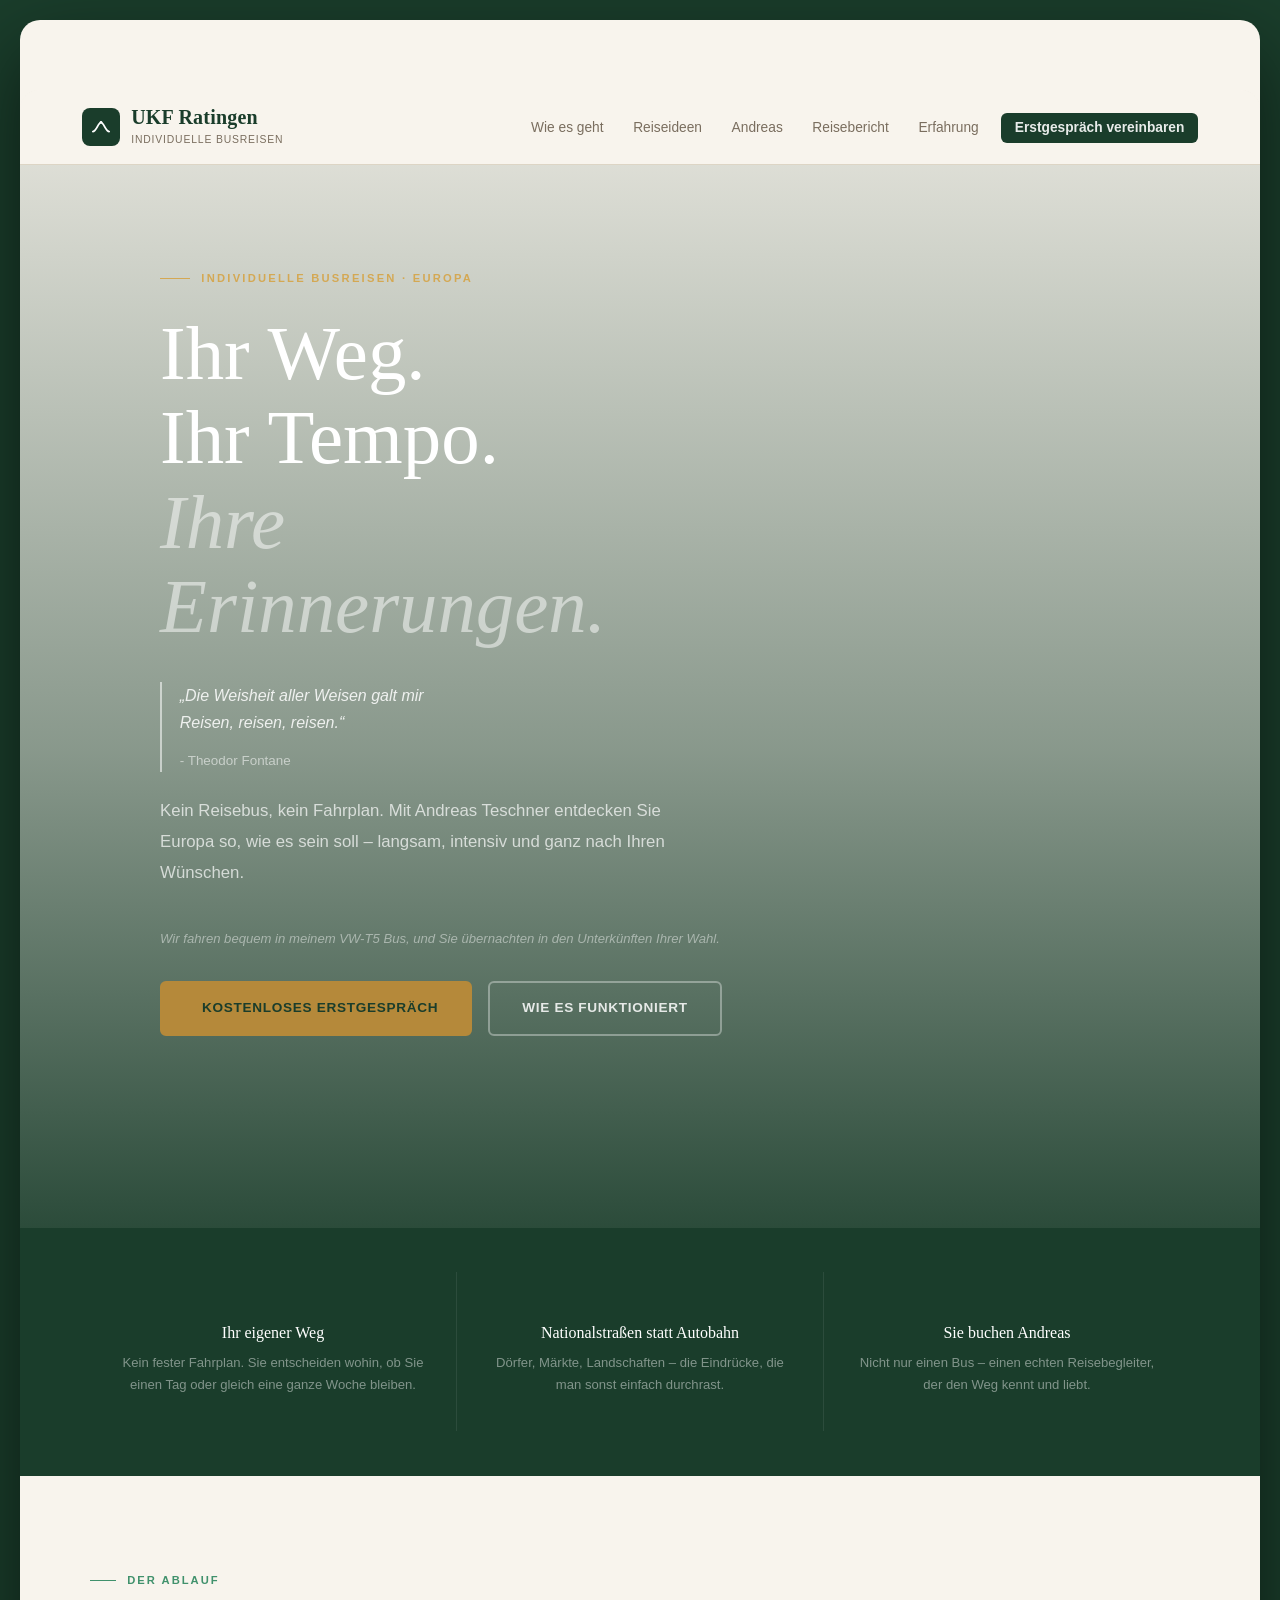
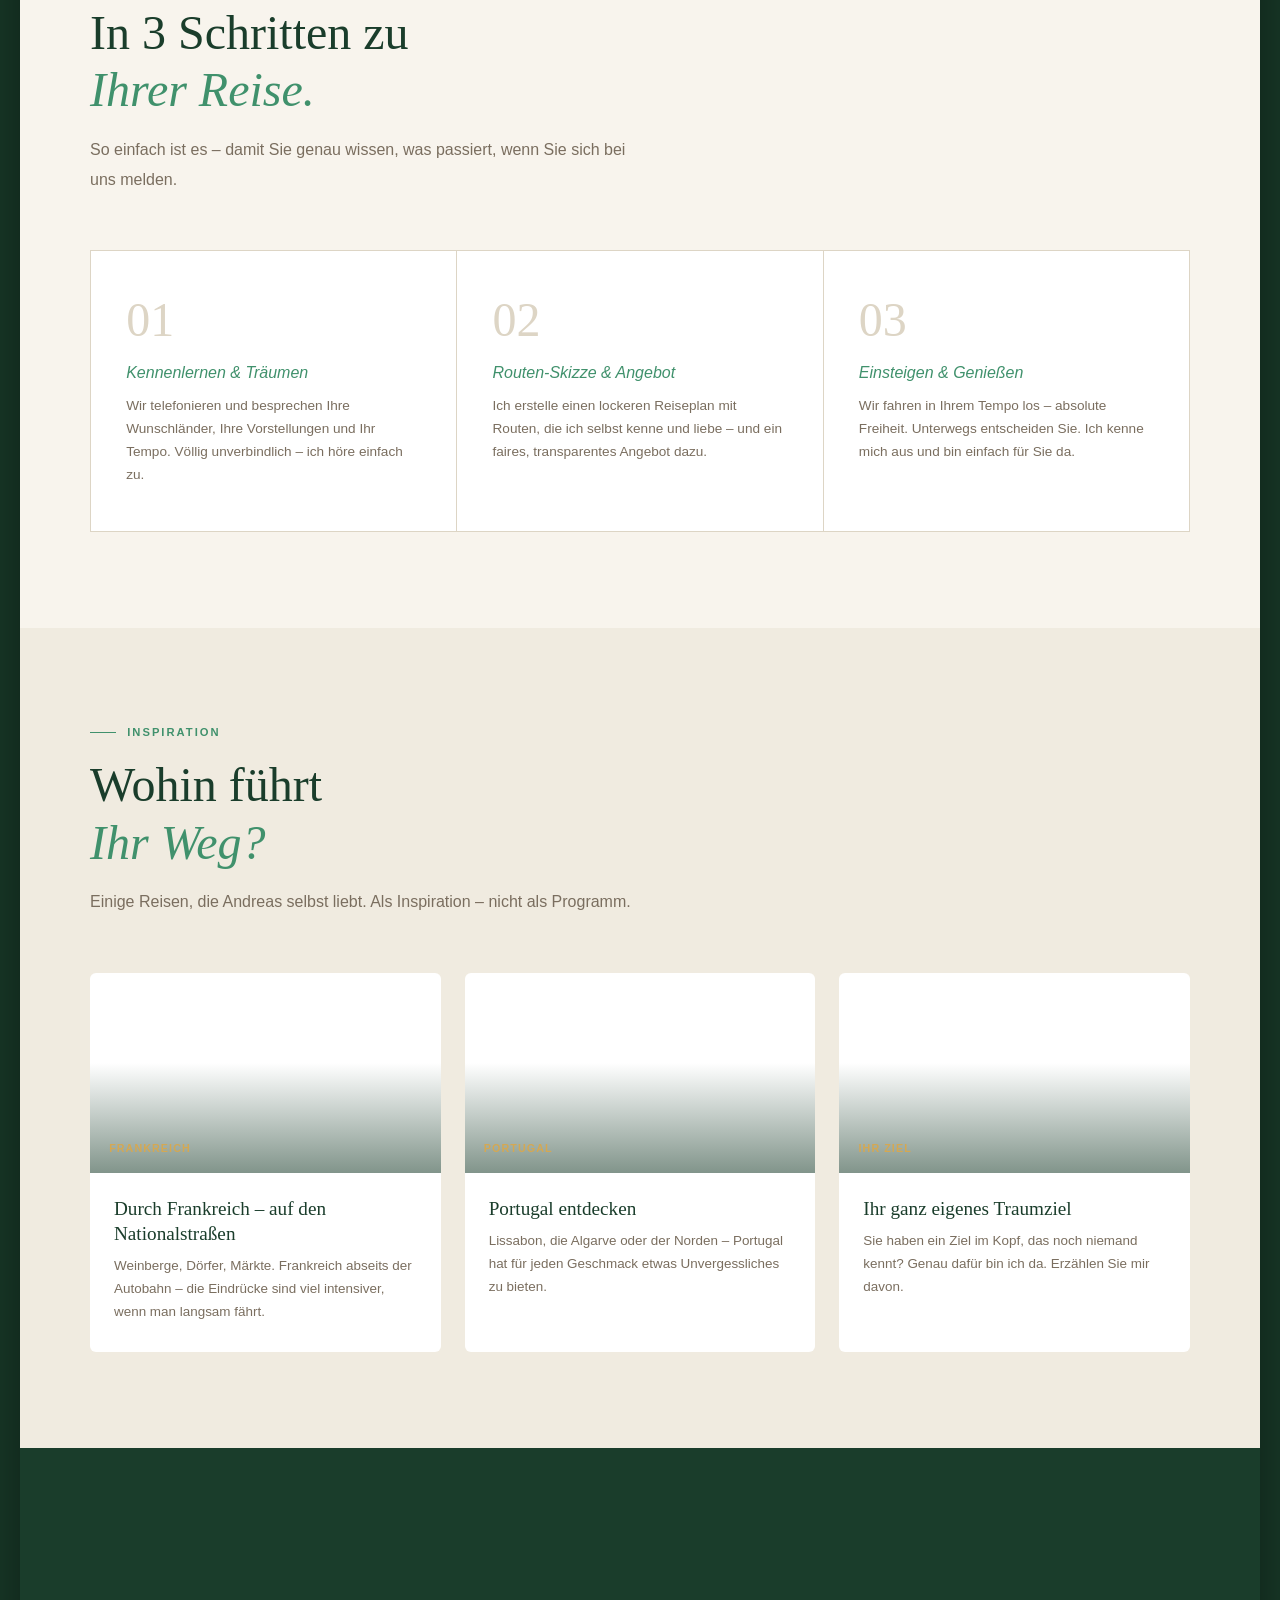
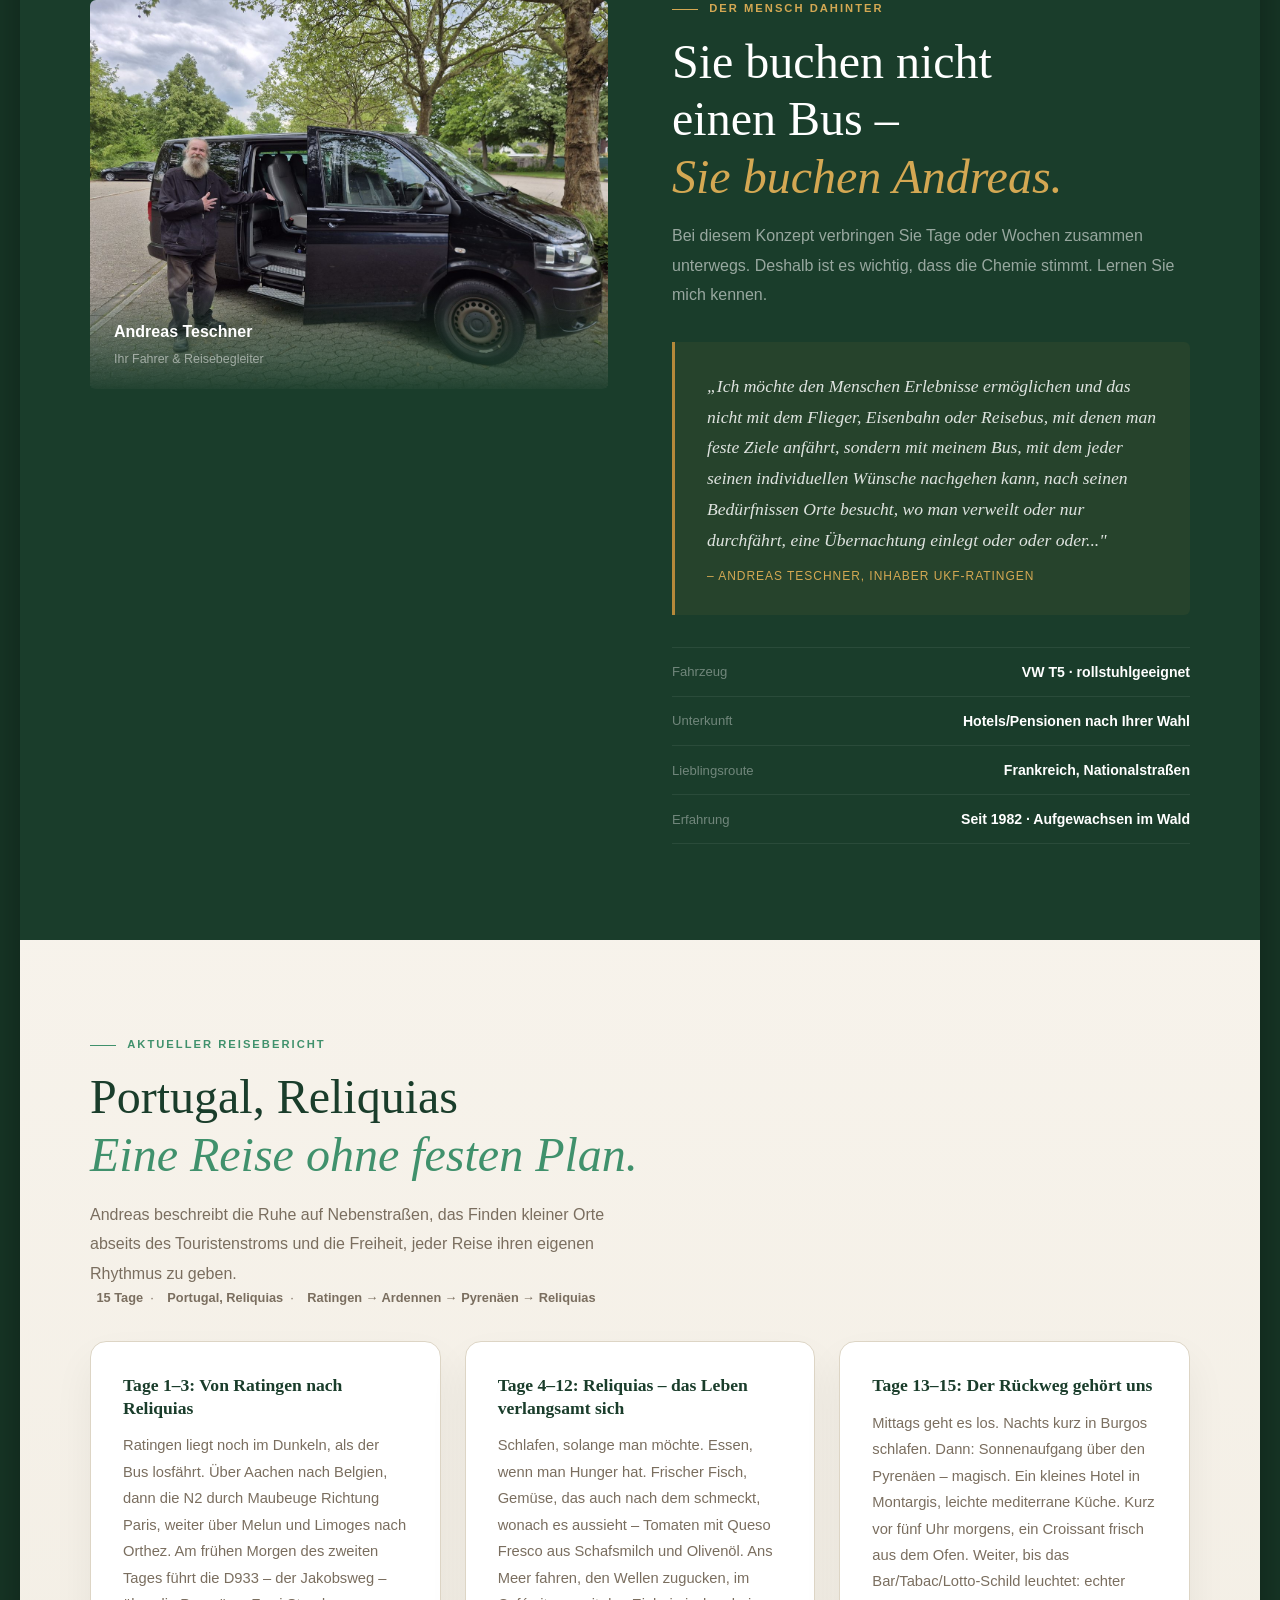
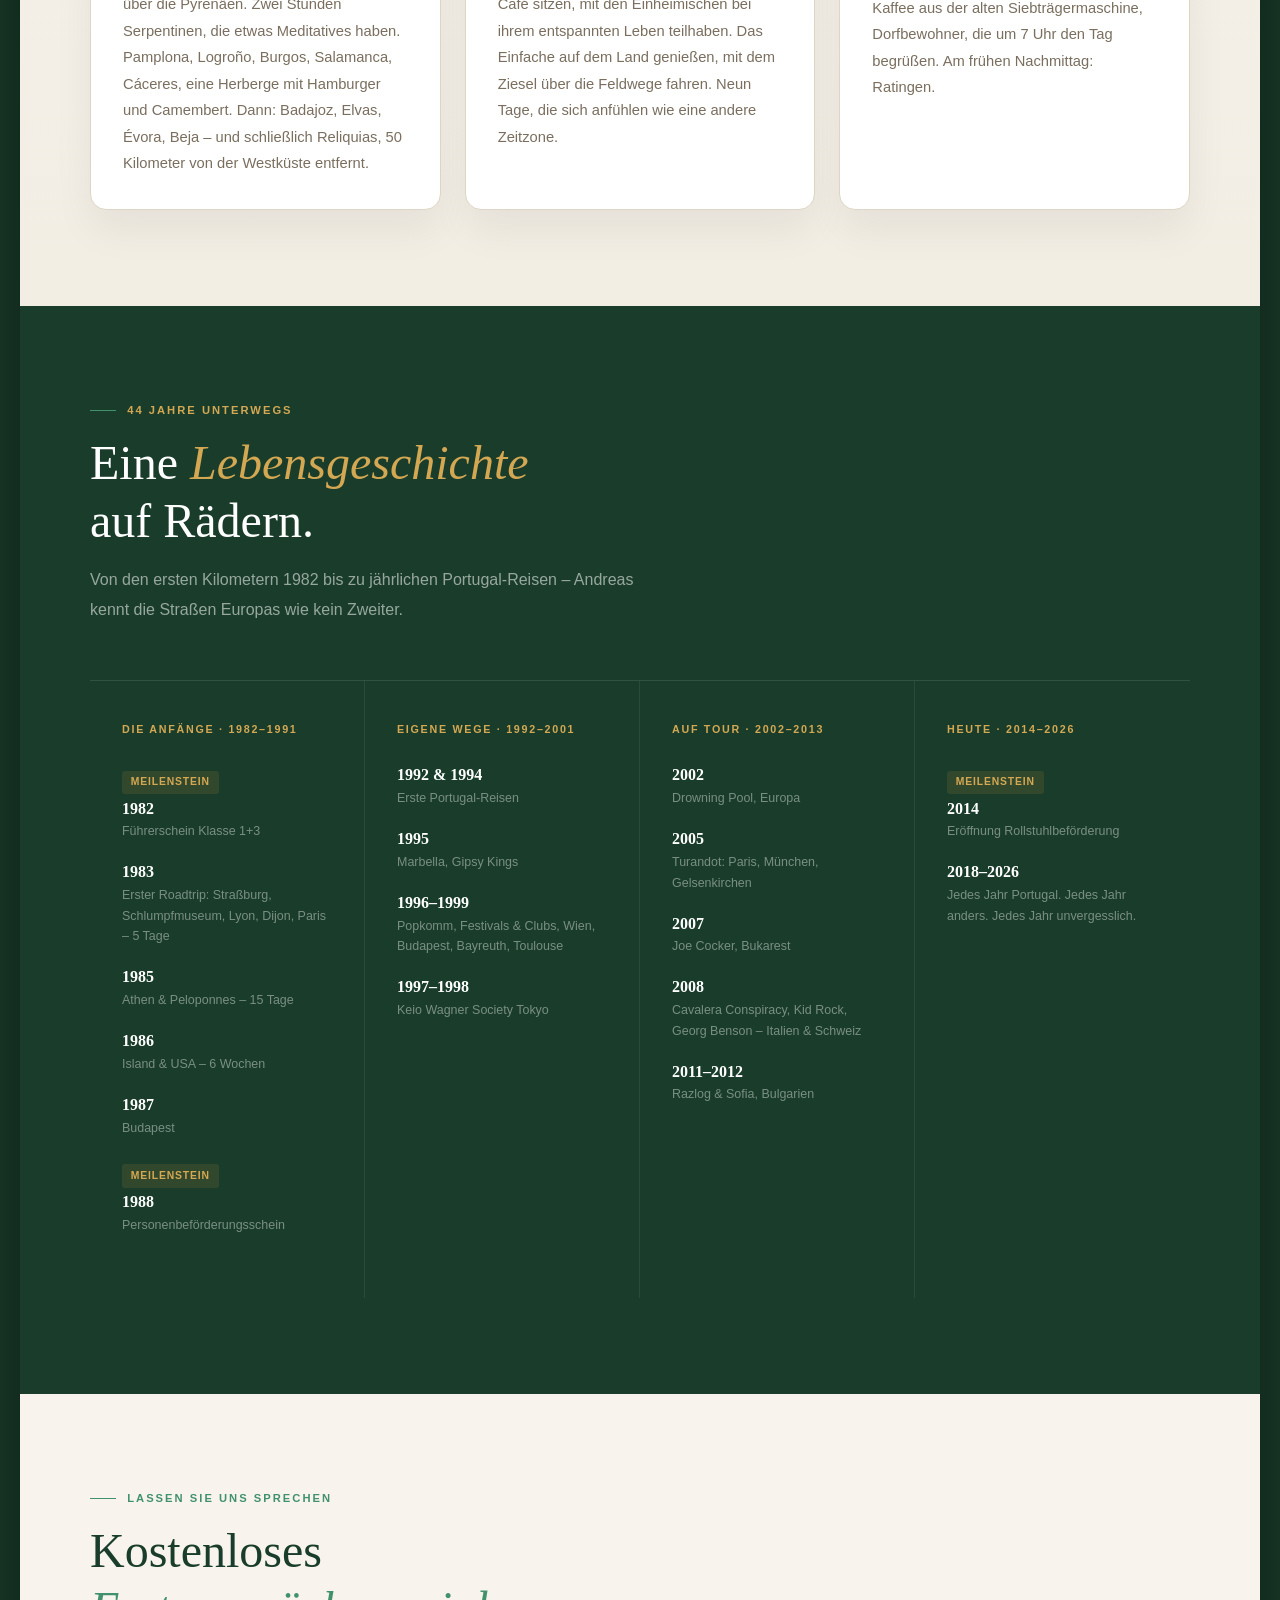
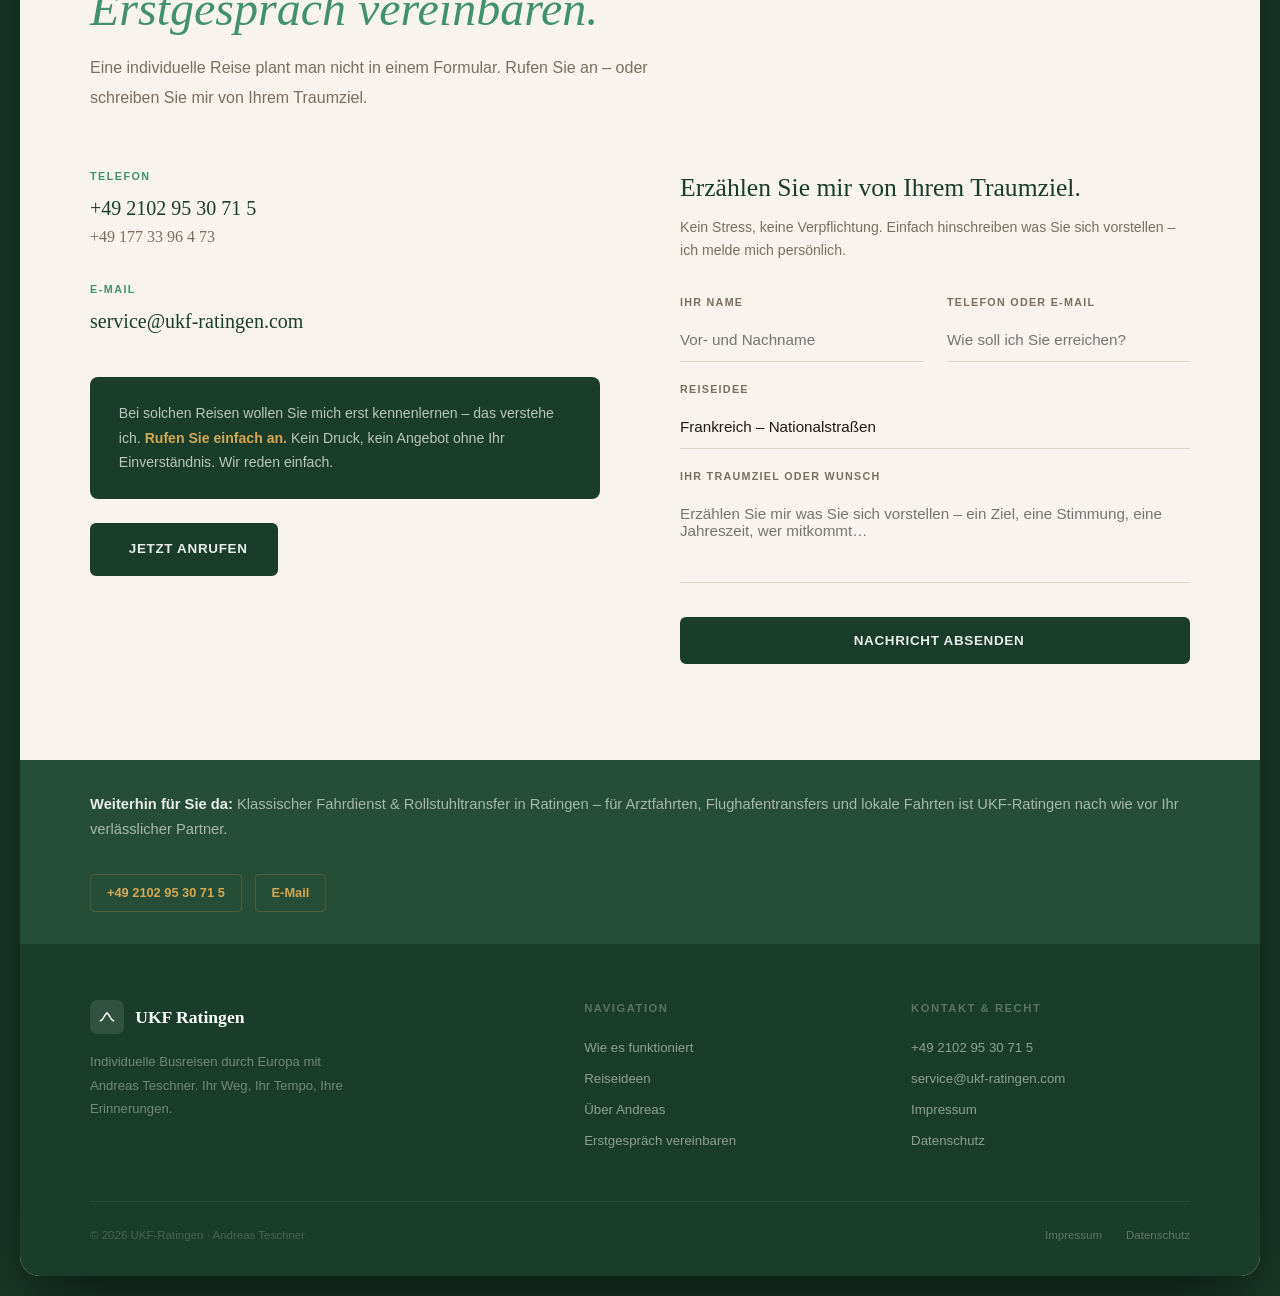
==== index.html @ 091bbc15 "Add files via upload" ====
<!DOCTYPE html>
<html lang="de">
<head>
  <meta charset="UTF-8"/>
  <meta name="viewport" content="width=device-width, initial-scale=1.0"/>
  <title>UKF-Ratingen | Individuelle Busreisen durch Europa – Andreas Teschner</title>
  <meta name="description" content="Individuelle Busreisen durch Europa mit Andreas Teschner. Kein Fahrplan, kein Reisebus – Ihr Weg, Ihr Tempo. Frankreich, Portugal und mehr. Jetzt Erstgespräch vereinbaren."/>
  <meta name="keywords" content="individuelle Busreise Europa, Privatreise Bus, Reisebegleiter Ratingen, Frankreich Nationalstraßen, Portugal Busreise, UKF Ratingen, Fahrdienst Ratingen"/>
  <meta name="robots" content="index, follow"/>
  <link rel="canonical" href="https://ukf-ratingen.com/"/>
  <script type="application/ld+json">
  {
    "@context":"https://schema.org","@type":"LocalBusiness",
    "name":"UKF-Ratingen – Individuelle Busreisen",
    "description":"Individuelle Reiseerlebnisse mit dem Bus durch Europa. Kein fester Fahrplan – Sie entscheiden wohin, wo Sie verweilen und was Sie entdecken.",
    "url":"https://ukf-ratingen.com","telephone":"+4921029530715",
    "email":"service@ukf-ratingen.com",
    "founder":{"@type":"Person","name":"Andreas Teschner"},
    "address":{"@type":"PostalAddress","streetAddress":"Homberger Straße 17","addressLocality":"Ratingen","postalCode":"40882","addressCountry":"DE"},
    "serviceType":["Individuelle Busreisen","Europareisen","Fahrdienst Ratingen","Rollstuhltransfer"]
  }
  </script>
  <link rel="icon" type="image/svg+xml" href="favicon.svg"/>
  <link rel="stylesheet" href="assets/fonts/fonts.css"/>
  <link rel="stylesheet" href="assets/fa/css/fontawesome.min.css"/>
  <link rel="stylesheet" href="assets/fa/css/solid.min.css"/>

  <style>
    :root {
      --forest:   #1a3d2b;
      --forest-2: #254d38;
      --green:    #2d6a4f;
      --green-lt: #40916c;
      --gold:     #b5893a;
      --gold-lt:  #d4a853;
      --cream:    #f8f4ed;
      --warm-off: #f0ebe0;
      --white:    #ffffff;
      --border:   #ddd5c5;
      --muted:    #7a6e5f;
      --text:     #1e1a14;
    }

    *, *::before, *::after { box-sizing: border-box; margin: 0; padding: 0; }
    html { scroll-behavior: smooth; }
    body {
      font-family: 'Lato', sans-serif;
      background: var(--forest);
      color: var(--text);
      padding: 20px;
      line-height: 1.6;
    }

    /* ── PAGE WRAPPER ── */
    .page-wrapper {
      max-width: 1400px; margin: 0 auto;
      background: var(--cream);
      border-radius: 20px;
      box-shadow: 0 32px 80px rgba(0,0,0,0.55);
      padding-top: 70px;
    }

    /* ── HEADER ── */
    header {
      display: flex; justify-content: space-between; align-items: center;
      padding: 1rem 5%;
      background: rgba(248,244,237,0.97);
      backdrop-filter: blur(14px);
      position: sticky; top: 0; z-index: 200;
      border-bottom: 1px solid var(--border);
      border-radius: 20px 20px 0 0;
      transition: transform .3s ease-in-out, border-radius .3s, background .3s;
    }
    header.scrolled { border-radius: 0; background: rgba(248,244,237,1); }
    header.hidden { transform: translateY(-100%); }

    /* UKF Logo mark */
    .logo {
      display: flex; align-items: center; gap: 0.7rem;
      text-decoration: none;
    }
    .logo-mark {
      width: 38px; height: 38px; border-radius: 8px;
      background: var(--forest);
      display: flex; align-items: center; justify-content: center;
      flex-shrink: 0;
    }
    .logo-mark svg { width: 22px; height: 22px; fill: none; }
    .logo-text {
      font-family: 'Playfair Display', serif;
      font-size: 1.25rem; font-weight: 700;
      color: var(--forest); line-height: 1.1;
      letter-spacing: 0.01em;
    }
    .logo-sub {
      font-size: 0.65rem; font-weight: 400;
      color: var(--muted); letter-spacing: 0.08em;
      text-transform: uppercase; display: block;
    }

    .nav-links { display: flex; align-items: center; gap: 0.15rem; list-style: none; }
    .nav-links a {
      font-size: 0.86rem; font-weight: 400; color: var(--muted);
      padding: 0.45rem 0.85rem; border-radius: 6px;
      text-decoration: none; transition: all .2s;
    }
    .nav-links a:hover { color: var(--forest); background: var(--warm-off); }
    .nav-cta {
      background: var(--forest) !important; color: rgba(255,255,255,0.9) !important;
      font-weight: 600 !important; border-radius: 6px !important; margin-left: 0.4rem;
    }
    .nav-cta:hover { background: var(--green) !important; }

    .hamburger { display: none; flex-direction: column; gap: 5px; cursor: pointer; background: none; border: none; }
    .hamburger span { width: 22px; height: 1.5px; background: var(--forest); display: block; }

    .mobile-nav {
      display: none; flex-direction: column;
      position: fixed; top: 62px; left: 0; right: 0;
      background: var(--cream); border-bottom: 1px solid var(--border);
      padding: 1rem 5%; gap: 0.2rem;
      max-height: calc(100vh - 62px); overflow-y: auto;
      z-index: 190;
    }
    .mobile-nav.open { display: flex; }
    .mobile-nav a { text-decoration: none; color: var(--text); font-size: 1rem; padding: 0.75rem 1rem; border-radius: 8px; transition: background .15s; }
    .mobile-nav a:hover { background: var(--warm-off); }

    /* ── HERO ── */
    .hero {
      position: relative; overflow: hidden;
      min-height: 90vh; display: flex; align-items: flex-end;
    }
    .hero-media {
      position: absolute; inset: 0;
      /* comfortable European road travel, not camping */
      background: url('https://images.unsplash.com/photo-1464822759023-fed622ff2c3b?auto=format&fit=crop&q=85&w=1800') center/cover no-repeat;
    }
    .hero-media::after {
      content: ''; position: absolute; inset: 0;
      background: linear-gradient(to top, rgba(26,61,43,0.92) 0%, rgba(26,61,43,0.5) 45%, rgba(26,61,43,0.12) 100%);
    }
    .hero-content {
      position: relative; z-index: 2;
      padding: 0 7% 6rem; max-width: 740px;
    }
    .hero-kicker {
      display: inline-flex; align-items: center; gap: 0.7rem;
      font-size: 0.7rem; font-weight: 700; letter-spacing: 0.2em;
      text-transform: uppercase; color: var(--gold-lt); margin-bottom: 1.5rem;
    }
    .hero-kicker::before { content:''; width: 30px; height: 1px; background: var(--gold-lt); }
    .hero-headline {
      display: flex; align-items: flex-start; gap: 2rem;
      flex-wrap: wrap;
      margin-bottom: 1.4rem;
    }
    .hero h1 {
      font-family: 'Playfair Display', serif;
      font-size: clamp(2.8rem, 6vw, 5.2rem);
      font-weight: 400; color: var(--white);
      line-height: 1.1;
      margin: 0;
      max-width: 46rem;
    }
    .hero h1 em { font-style: italic; color: rgba(255,255,255,0.5); }
    .hero-quote {
      max-width: 320px;
      font-size: 1rem;
      font-style: italic;
      color: rgba(255,255,255,0.85);
      border-left: 2px solid rgba(255,255,255,0.55);
      padding-left: 1.1rem;
      line-height: 1.7;
      margin: 0;
    }
    .hero-quote span {
      display: block;
      margin-top: 0.85rem;
      font-size: 0.84rem;
      font-style: normal;
      color: rgba(255,255,255,0.55);
    }
    .hero-desc {
      font-size: 1.05rem; color: rgba(255,255,255,0.7);
      line-height: 1.85; margin-bottom: 2.5rem;
      font-weight: 300; max-width: 520px;
    }
    @media (max-width: 850px) {
      .hero-headline { flex-direction: column; }
      .hero-quote { max-width: 100%; }
    }
    .hero-note {
      font-size: 0.82rem; color: rgba(255,255,255,0.45);
      margin-bottom: 2rem; font-style: italic;
    }
    .hero-actions { display: flex; gap: 1rem; flex-wrap: wrap; }

    /* Buttons */
    .btn-gold {
      display: inline-flex; align-items: center; gap: 0.5rem;
      background: var(--gold); color: var(--forest);
      padding: 0.9rem 2rem; border-radius: 6px;
      font-size: 0.85rem; font-weight: 700; letter-spacing: 0.05em;
      text-transform: uppercase; text-decoration: none;
      transition: all .22s; border: 2px solid var(--gold);
    }
    .btn-gold:hover { background: var(--gold-lt); border-color: var(--gold-lt); }
    .btn-outline-w {
      display: inline-flex; align-items: center; gap: 0.5rem;
      background: transparent; color: rgba(255,255,255,0.85);
      padding: 0.9rem 2rem; border-radius: 6px;
      font-size: 0.85rem; font-weight: 600; letter-spacing: 0.05em;
      text-transform: uppercase; text-decoration: none;
      border: 2px solid rgba(255,255,255,0.35); transition: all .22s;
    }
    .btn-outline-w:hover { border-color: var(--white); color: var(--white); }
    .btn-forest {
      display: inline-flex; align-items: center; gap: 0.5rem;
      background: var(--forest); color: rgba(255,255,255,0.9);
      padding: 0.85rem 1.8rem; border-radius: 6px;
      font-size: 0.84rem; font-weight: 700; letter-spacing: 0.05em;
      text-transform: uppercase; text-decoration: none;
      border: 2px solid var(--forest); transition: all .22s;
      cursor: pointer; font-family: 'Lato', sans-serif;
    }
    .btn-forest:hover { background: var(--green); border-color: var(--green); }
    .btn-outline-d {
      display: inline-flex; align-items: center; gap: 0.5rem;
      background: transparent; color: var(--forest);
      padding: 0.85rem 1.8rem; border-radius: 6px;
      font-size: 0.84rem; font-weight: 600; letter-spacing: 0.05em;
      text-transform: uppercase; text-decoration: none;
      border: 2px solid var(--border); transition: all .22s;
    }
    .btn-outline-d:hover { border-color: var(--forest); }

    /* ── STRIPS / DIVIDERS ── */
    .green-strip {
      background: var(--forest);
      padding: 2.8rem 5%;
    }
    .green-strip-inner {
      max-width: 1100px; margin: 0 auto;
      display: grid; grid-template-columns: repeat(3,1fr);
      gap: 1px; background: rgba(255,255,255,0.08);
    }
    .gstrip-item {
      background: var(--forest); padding: 2.2rem 2rem; text-align: center;
    }
    .gstrip-item i { font-size: 1.3rem; color: var(--gold-lt); margin-bottom: 0.8rem; display: block; }
    .gstrip-item h3 {
      font-family: 'Playfair Display', serif;
      font-size: 1rem; font-weight: 400; color: var(--white); margin-bottom: 0.4rem;
    }
    .gstrip-item p { font-size: 0.82rem; color: rgba(255,255,255,0.45); line-height: 1.65; }

    /* ── SECTIONS ── */
    section { padding: 6rem 5%; }
    .container { max-width: 1100px; margin: 0 auto; }
    .kicker {
      font-size: 0.7rem; font-weight: 700; letter-spacing: 0.18em;
      text-transform: uppercase; color: var(--green-lt);
      display: flex; align-items: center; gap: 0.7rem; margin-bottom: 0.9rem;
    }
    .kicker::before { content:''; width: 26px; height: 1px; background: var(--green-lt); }
    h2 {
      font-family: 'Playfair Display', serif;
      font-size: clamp(2rem, 4vw, 3rem);
      font-weight: 400; color: var(--forest);
      line-height: 1.2; margin-bottom: 1rem;
    }
    h2 em { font-style: italic; color: var(--green-lt); }
    .lead { font-size: 1rem; color: var(--muted); line-height: 1.85; max-width: 560px; font-weight: 300; }

    /* ── 3-SCHRITTE (Gemini #3) ── */
    #schritte { background: var(--cream); }
    .schritte-grid {
      display: grid; grid-template-columns: repeat(3,1fr);
      gap: 1px; background: var(--border);
      border: 1px solid var(--border); margin-top: 3.5rem;
    }
    .schritt {
      background: var(--white); padding: 2.8rem 2.2rem;
      transition: background .25s;
    }
    .schritt:hover { background: var(--forest); }
    .schritt:hover .schritt-num,
    .schritt:hover h3,
    .schritt:hover p { color: var(--white) !important; }
    .schritt:hover .schritt-num { opacity: 0.5; }
    .schritt-num {
      font-family: 'Playfair Display', serif;
      font-size: 3rem; font-weight: 400; color: var(--border);
      line-height: 1; margin-bottom: 1rem; display: block;
    }
    .schritt h3 { font-size: 1rem; font-weight: 700; color: var(--forest); margin-bottom: 0.5rem; }
    .schritt h3 em { font-style: italic; color: var(--green-lt); font-weight: 400; }
    .schritt p { font-size: 0.85rem; color: var(--muted); line-height: 1.7; }

    /* ── REISEIDEEN ── */
    #reisen { background: var(--warm-off); }
    .reisen-grid {
      display: grid; grid-template-columns: 1fr 1fr 1fr;
      gap: 1.5rem; margin-top: 3.5rem;
    }
    .reise-card {
      border-radius: 6px; overflow: hidden;
      background: var(--white); transition: transform .3s, box-shadow .3s;
    }
    .reise-card:hover { transform: translateY(-4px); box-shadow: 0 14px 36px rgba(26,61,43,0.12); }
    .reise-img {
      height: 200px; background-size: cover; background-position: center;
      position: relative;
    }
    .reise-img::after {
      content: ''; position: absolute; inset: 0;
      background: linear-gradient(to top, rgba(26,61,43,0.55), transparent 55%);
    }
    .reise-flag {
      position: absolute; bottom: 1rem; left: 1.2rem; z-index: 1;
      font-size: 0.67rem; font-weight: 700; letter-spacing: 0.1em;
      text-transform: uppercase; color: var(--gold-lt);
    }
    .reise-body { padding: 1.5rem 1.5rem 1.8rem; }
    .reise-body h3 {
      font-family: 'Playfair Display', serif;
      font-size: 1.2rem; font-weight: 400; color: var(--forest);
      margin-bottom: 0.5rem; line-height: 1.3;
    }
    .reise-body p { font-size: 0.84rem; color: var(--muted); line-height: 1.7; }

    /* ── ÜBER ANDREAS (Gemini #5) ── */
    #andreas { background: var(--forest); }
    #andreas h2 { color: var(--white); }
    #andreas h2 em { color: var(--gold-lt); }
    #andreas .kicker { color: var(--gold-lt); }
    #andreas .kicker::before { background: var(--gold-lt); }
    .andreas-grid {
      display: grid; grid-template-columns: 1fr 1fr;
      gap: 4rem; align-items: start; margin-top: 3.5rem;
    }
    .andreas-photo-wrap { position: relative; }
    .andreas-photo {
      border-radius: 6px; overflow: hidden; aspect-ratio: 4/3;
      background: url('./andreas-teschner.jpg') left center/cover no-repeat;
    }
    .photo-caption {
      position: absolute; bottom: -1px; left: 0; right: 0;
      background: linear-gradient(to top, rgba(26,61,43,0.95), transparent);
      padding: 2rem 1.5rem 1.2rem;
      border-radius: 0 0 6px 6px;
    }
    .photo-caption strong { display: block; font-size: 1rem; font-weight: 700; color: var(--white); }
    .photo-caption span { font-size: 0.78rem; color: rgba(255,255,255,0.5); }
    .andreas-content { }
    #andreas .lead { color: rgba(255,255,255,0.55); margin-bottom: 2rem; }
    .quote-block {
      padding: 1.8rem 2rem 1.8rem 2rem;
      border-left: 3px solid var(--gold);
      background: rgba(181,137,58,0.08);
      border-radius: 0 6px 6px 0;
      margin-bottom: 2rem;
    }
    .quote-block p {
      font-family: 'Playfair Display', serif;
      font-size: 1.1rem; font-style: italic;
      color: rgba(255,255,255,0.85); line-height: 1.75;
    }
    .quote-block cite {
      display: block; margin-top: 0.7rem;
      font-size: 0.75rem; color: var(--gold-lt);
      font-style: normal; letter-spacing: 0.08em; text-transform: uppercase;
    }

    /* ── REISEBERICHT ── */
    #reisebericht { 
      background: var(--warm-off);
      background-image: url('https://images.unsplash.com/photo-1527631746610-bca00a040d60?w=1200&q=80&fit=crop');
      background-size: cover;
      background-position: center;
      background-attachment: fixed;
      position: relative;
      overflow: hidden;
    }
    #reisebericht::before {
      content: '';
      position: absolute;
      inset: 0;
      background: linear-gradient(to bottom, rgba(248,244,237,0.85) 0%, rgba(248,244,237,0.6) 50%, rgba(248,244,237,0.3) 100%);
      z-index: 1;
    }
    #reisebericht .container {
      position: relative;
      z-index: 2;
    }
    .reisebericht-grid {
      display: grid; grid-template-columns: repeat(3,1fr);
      gap: 1.5rem; margin-top: 2rem;
    }
    .reisebericht-grid article {
      background: var(--white); border: 1px solid var(--border);
      border-radius: 16px; padding: 2rem; box-shadow: 0 20px 40px rgba(0,0,0,0.06);
    }
    .reisebericht-grid h3 {
      font-family: 'Playfair Display', serif;
      font-size: 1.1rem; color: var(--forest);
      margin-bottom: 0.8rem; line-height: 1.3;
    }
    .reisebericht-grid p { font-size: 0.92rem; color: var(--muted); line-height: 1.8; }
    @media (max-width: 900px) { .reisebericht-grid { grid-template-columns: 1fr; } }

    .facts-table { display: flex; flex-direction: column; }
    .fact-row {
      display: flex; justify-content: space-between; align-items: center;
      padding: 0.8rem 0; border-bottom: 1px solid rgba(255,255,255,0.07);
    }
    .fact-row:first-child { border-top: 1px solid rgba(255,255,255,0.07); }
    .fact-row dt { font-size: 0.82rem; color: rgba(255,255,255,0.38); }
    .fact-row dd { font-size: 0.88rem; color: var(--white); font-weight: 600; }

    /* ── KONTAKT (Gemini #2) ── */
    #kontakt { background: var(--cream); }
    .kontakt-grid {
      display: grid; grid-template-columns: 1fr 1fr;
      gap: 5rem; align-items: start; margin-top: 3.5rem;
    }
    .kontakt-left { }
    .kontakt-info { display: flex; flex-direction: column; gap: 2rem; margin-bottom: 2.5rem; }
    .ki-item { }
    .ki-label {
      font-size: 0.67rem; font-weight: 700; letter-spacing: 0.14em;
      text-transform: uppercase; color: var(--green-lt); margin-bottom: 0.4rem;
    }
    .ki-item a, .ki-item span {
      font-family: 'Playfair Display', serif;
      font-size: 1.25rem; font-weight: 400; color: var(--forest);
      text-decoration: none; display: block; transition: color .2s;
    }
    .ki-item a:hover { color: var(--green-lt); }
    .ki-item small { font-size: 0.8rem; color: var(--muted); display: block; margin-top: 0.15rem; }
    .contact-promise {
      background: var(--forest); border-radius: 8px;
      padding: 1.5rem 1.8rem;
    }
    .contact-promise p {
      font-size: 0.88rem; color: rgba(255,255,255,0.7); line-height: 1.75;
    }
    .contact-promise strong { color: var(--gold-lt); }

    /* Form (Gemini #2) */
    .kontakt-form { }
    .form-title {
      font-family: 'Playfair Display', serif;
      font-size: 1.6rem; font-weight: 400; color: var(--forest);
      margin-bottom: 0.4rem;
    }
    .form-sub { font-size: 0.88rem; color: var(--muted); margin-bottom: 2rem; line-height: 1.65; }
    .fg { margin-bottom: 1.2rem; }
    .fg label {
      display: block; font-size: 0.67rem; font-weight: 700;
      letter-spacing: 0.12em; text-transform: uppercase;
      color: var(--muted); margin-bottom: 0.45rem;
    }
    .fg input, .fg select, .fg textarea {
      width: 100%; padding: 0.8rem 0;
      border: none; border-bottom: 1.5px solid var(--border);
      background: transparent; font-family: 'Lato', sans-serif;
      font-size: 0.95rem; color: var(--text);
      outline: none; transition: border-color .2s; -webkit-appearance: none;
    }
    .fg input:focus, .fg select:focus, .fg textarea:focus { border-color: var(--green-lt); }
    .fg textarea { height: 90px; resize: none; }
    .fg-row { display: grid; grid-template-columns: 1fr 1fr; gap: 1.5rem; }

    /* ── TAXI ERHALT (Gemini #4) ── */
    .taxi-block {
      background: var(--forest-2);
      padding: 2rem 5%;
    }
    .taxi-inner {
      max-width: 1100px; margin: 0 auto;
      display: flex; align-items: center; justify-content: space-between;
      gap: 2rem; flex-wrap: wrap;
    }
    .taxi-inner p {
      font-size: 0.92rem; color: rgba(255,255,255,0.6); line-height: 1.7;
    }
    .taxi-inner strong { color: rgba(255,255,255,0.9); }
    .taxi-links { display: flex; gap: 0.8rem; flex-wrap: wrap; flex-shrink: 0; }
    .taxi-link {
      font-size: 0.8rem; font-weight: 600; color: var(--gold-lt);
      text-decoration: none; padding: 0.5rem 1rem;
      border: 1px solid rgba(181,137,58,0.3); border-radius: 4px;
      transition: all .2s; white-space: nowrap;
    }
    .taxi-link:hover { background: rgba(181,137,58,0.1); }

    /* ── FOOTER ── */
    footer {
      background: var(--forest);
      border-radius: 0 0 20px 20px;
      padding: 3.5rem 5% 2rem;
    }
    .footer-inner {
      max-width: 1100px; margin: 0 auto;
      display: grid; grid-template-columns: 1.6fr 1fr 1fr;
      gap: 3rem; padding-bottom: 2.5rem;
      border-bottom: 1px solid rgba(255,255,255,0.07);
    }
    .footer-brand { }
    .footer-logo-wrap {
      display: flex; align-items: center; gap: 0.7rem; margin-bottom: 1rem;
    }
    .footer-logo-mark {
      width: 34px; height: 34px; border-radius: 7px;
      background: rgba(255,255,255,0.1);
      display: flex; align-items: center; justify-content: center;
    }
    .footer-logo-mark svg { width: 18px; height: 18px; fill: none; }
    .footer-logo-text {
      font-family: 'Playfair Display', serif;
      font-size: 1.1rem; color: var(--white); font-weight: 700;
    }
    .footer-brand p { font-size: 0.82rem; color: rgba(255,255,255,0.38); line-height: 1.8; max-width: 260px; }
    .footer-col h5 {
      font-size: 0.7rem; font-weight: 700; text-transform: uppercase;
      letter-spacing: 0.14em; color: rgba(255,255,255,0.28); margin-bottom: 1.2rem;
    }
    .footer-col a {
      display: block; font-size: 0.83rem; color: rgba(255,255,255,0.5);
      text-decoration: none; margin-bottom: 0.6rem; transition: color .2s;
    }
    .footer-col a:hover { color: var(--gold-lt); }
    .footer-bottom {
      max-width: 1100px; margin: 0 auto; padding-top: 1.5rem;
      display: flex; justify-content: space-between; align-items: center;
      font-size: 0.72rem; color: rgba(255,255,255,0.2); flex-wrap: wrap; gap: 0.5rem;
    }
    .footer-legal { display: flex; gap: 1.5rem; }
    .footer-legal a { color: rgba(255,255,255,0.3); text-decoration: none; font-size: 0.72rem; transition: color .15s; }
    .footer-legal a:hover { color: rgba(255,255,255,0.6); }

    /* ── ERFAHRUNG TIMELINE ── */
    .tl-section { background: var(--forest); }
    .tl-phases {
      display: grid; grid-template-columns: repeat(4, 1fr);
      gap: 0; margin-top: 3.5rem;
      border-top: 1px solid rgba(255,255,255,0.1);
    }
    .tl-phase {
      padding: 2.5rem 2rem;
      border-right: 1px solid rgba(255,255,255,0.07);
    }
    .tl-phase:last-child { border-right: none; }
    .tl-phase-label {
      font-size: 0.67rem; font-weight: 700; letter-spacing: 0.16em;
      text-transform: uppercase; color: var(--gold-lt);
      margin-bottom: 1.8rem; display: block;
    }
    .tl-item { margin-bottom: 1.4rem; }
    .tl-item-year {
      font-family: 'Playfair Display', serif;
      font-size: 1rem; font-weight: 700; color: var(--white);
      line-height: 1; margin-bottom: 0.3rem;
    }
    .tl-item-text { font-size: 0.78rem; color: rgba(255,255,255,0.42); line-height: 1.65; }
    .tl-badge {
      display: inline-block; font-size: 0.65rem; font-weight: 700;
      letter-spacing: 0.08em; text-transform: uppercase;
      background: rgba(181,137,58,0.15); color: var(--gold-lt);
      padding: 0.2rem 0.55rem; border-radius: 3px; margin-bottom: 0.4rem;
    }
    @media(max-width:960px) { .tl-phases { grid-template-columns: 1fr 1fr; } }
    @media(max-width:600px) { .tl-phases { grid-template-columns: 1fr; } }

    /* ── MODALS ── */
    .modal-overlay {
      display: none; position: fixed; inset: 0; z-index: 1000;
      background: rgba(26,61,43,0.75); backdrop-filter: blur(6px);
      overflow-y: auto; padding: 2rem;
    }
    .modal-overlay.open { display: flex; align-items: flex-start; justify-content: center; }
    .modal-box {
      background: var(--cream); border-radius: 12px;
      max-width: 760px; width: 100%; margin: 2rem auto;
      padding: 3rem; position: relative;
      box-shadow: 0 32px 80px rgba(0,0,0,0.45);
    }
    .modal-close {
      position: absolute; top: 1.5rem; right: 1.5rem;
      background: none; border: none; cursor: pointer;
      font-size: 1.1rem; color: var(--muted); transition: color .2s; padding: 0.4rem;
    }
    .modal-close:hover { color: var(--forest); }
    .modal-box h2 { font-size: clamp(1.6rem, 3vw, 2.2rem); margin-bottom: 1.8rem; }
    .modal-box h3 {
      font-family: 'Playfair Display', serif; font-size: 1rem;
      color: var(--forest); margin: 1.8rem 0 0.5rem; font-weight: 700;
    }
    .modal-box p { font-size: 0.88rem; color: var(--muted); line-height: 1.85; margin-bottom: 0.8rem; }
    .modal-box ul { padding-left: 1.3rem; margin-bottom: 0.8rem; }
    .modal-box li { font-size: 0.88rem; color: var(--muted); line-height: 1.85; }
    @media(max-width:600px) { .modal-box { padding: 2rem 1.5rem; } }

    /* Reveal */
    .r { opacity: 0; transform: translateY(18px); transition: opacity .7s ease, transform .7s ease; }
    .r.in { opacity: 1; transform: none; }
    .r1 { transition-delay: .1s; }
    .r2 { transition-delay: .2s; }

    /* ── RESPONSIVE ── */
    @media(max-width: 960px) {
      body { padding: 0; }
      .page-wrapper { border-radius: 0; box-shadow: none; padding-top: 62px; }
      header { border-radius: 0; }
      .nav-links { display: none; }
      .hamburger { display: flex; }
      .green-strip-inner, .schritte-grid { grid-template-columns: 1fr; }
      .reisen-grid { grid-template-columns: 1fr; }
      .andreas-grid { grid-template-columns: 1fr; gap: 2.5rem; }
      .kontakt-grid { grid-template-columns: 1fr; gap: 3rem; }
      .footer-inner { grid-template-columns: 1fr; gap: 2rem; }
      .fg-row { grid-template-columns: 1fr; }
      .taxi-inner { flex-direction: column; align-items: flex-start; }
    }
  </style>
</head>
<body>
<div class="page-wrapper">

  <!-- HEADER -->
  <header id="mainHeader">
    <a class="logo" href="#hero">
      <div class="logo-mark">
        <!-- UKF road/route icon -->
        <svg viewBox="0 0 24 24" stroke="white" stroke-width="1.8" stroke-linecap="round">
          <path d="M3 17 C7 17 9 7 12 7 C15 7 17 17 21 17"/>
          <circle cx="12" cy="7" r="1.5" fill="white" stroke="none"/>
        </svg>
      </div>
      <div>
        <span class="logo-text">UKF Ratingen</span>
        <span class="logo-sub">Individuelle Busreisen</span>
      </div>
    </a>
    <ul class="nav-links" id="navLinks">
      <li><a href="#schritte">Wie es geht</a></li>
      <li><a href="#reisen">Reiseideen</a></li>
      <li><a href="#andreas">Andreas</a></li>
      <li><a href="#reisebericht">Reisebericht</a></li>
      <li><a href="#erfahrung">Erfahrung</a></li>
      <li><a href="#kontakt" class="nav-cta">Erstgespräch vereinbaren</a></li>
    </ul>
    <button class="hamburger" id="hamburger" aria-label="Menü" aria-expanded="false">
      <span></span><span></span><span></span>
    </button>
  </header>

  <!-- MOBILE NAV -->
  <nav class="mobile-nav" id="mobileNav">
    <a href="#schritte" onclick="closeNav()">Wie es funktioniert</a>
    <a href="#reisen" onclick="closeNav()">Reiseideen</a>
    <a href="#andreas" onclick="closeNav()">Über Andreas</a>
    <a href="#reisebericht" onclick="closeNav()">Reisebericht</a>
    <a href="#erfahrung" onclick="closeNav()">Erfahrung</a>
    <a href="#kontakt" onclick="closeNav()" style="color:var(--green-lt); font-weight:700;">Erstgespräch vereinbaren</a>
    <a href="tel:+4921029530715" style="color:var(--gold); font-weight:700;"><i class="fas fa-phone"></i> +49 2102 95 30 71 5</a>
  </nav>

  <!-- HERO -->
  <section id="hero" class="hero">
    <div class="hero-media"></div>
    <div class="hero-content">
      <div class="hero-kicker">Individuelle Busreisen · Europa</div>
      <div class="hero-headline">
        <h1>Ihr Weg.<br>Ihr Tempo.<br><em>Ihre Erinnerungen.</em></h1>
        <blockquote class="hero-quote">
          „Die Weisheit aller Weisen galt mir Reisen, reisen, reisen.“
          <span>- Theodor Fontane</span>
        </blockquote>
      </div>
      <p class="hero-desc">Kein Reisebus, kein Fahrplan. Mit Andreas Teschner entdecken Sie Europa so, wie es sein soll – langsam, intensiv und ganz nach Ihren Wünschen.</p>
      <!-- Gemini #1: Klarstellung zum Übernachtungsmodell -->
      <p class="hero-note">Wir fahren bequem in meinem VW-T5 Bus, und Sie übernachten in den Unterkünften Ihrer Wahl.</p>
      <div class="hero-actions">
        <!-- Gemini #2: CTA persönlicher -->
        <a href="#kontakt" class="btn-gold"><i class="fas fa-phone"></i> Kostenloses Erstgespräch</a>
        <a href="#schritte" class="btn-outline-w">Wie es funktioniert</a>
      </div>
    </div>
  </section>

  <!-- STRIP -->
  <div class="green-strip">
    <div class="green-strip-inner">
      <div class="gstrip-item r">
        <i class="fas fa-route"></i>
        <h3>Ihr eigener Weg</h3>
        <p>Kein fester Fahrplan. Sie entscheiden wohin, ob Sie einen Tag oder gleich eine ganze Woche bleiben.</p>
      </div>
      <div class="gstrip-item r r1">
        <i class="fas fa-map-signs"></i>
        <h3>Nationalstraßen statt Autobahn</h3>
        <p>Dörfer, Märkte, Landschaften – die Eindrücke, die man sonst einfach durchrast.</p>
      </div>
      <div class="gstrip-item r r2">
        <i class="fas fa-user-tie"></i>
        <h3>Sie buchen Andreas</h3>
        <p>Nicht nur einen Bus – einen echten Reisebegleiter, der den Weg kennt und liebt.</p>
      </div>
    </div>
  </div>

  <!-- 3 SCHRITTE (Gemini #3) -->
  <section id="schritte">
    <div class="container">
      <div class="r">
        <div class="kicker">Der Ablauf</div>
        <h2>In 3 Schritten zu<br><em>Ihrer Reise.</em></h2>
        <p class="lead">So einfach ist es – damit Sie genau wissen, was passiert, wenn Sie sich bei uns melden.</p>
      </div>
      <div class="schritte-grid r">
        <div class="schritt">
          <span class="schritt-num">01</span>
          <h3><em>Kennenlernen &amp; Träumen</em></h3>
          <p>Wir telefonieren und besprechen Ihre Wunschländer, Ihre Vorstellungen und Ihr Tempo. Völlig unverbindlich – ich höre einfach zu.</p>
        </div>
        <div class="schritt">
          <span class="schritt-num">02</span>
          <h3><em>Routen-Skizze &amp; Angebot</em></h3>
          <p>Ich erstelle einen lockeren Reiseplan mit Routen, die ich selbst kenne und liebe – und ein faires, transparentes Angebot dazu.</p>
        </div>
        <div class="schritt">
          <span class="schritt-num">03</span>
          <h3><em>Einsteigen &amp; Genießen</em></h3>
          <p>Wir fahren in Ihrem Tempo los – absolute Freiheit. Unterwegs entscheiden Sie. Ich kenne mich aus und bin einfach für Sie da.</p>
        </div>
      </div>
    </div>
  </section>

  <!-- REISEIDEEN -->
  <section id="reisen">
    <div class="container">
      <div class="r">
        <div class="kicker">Inspiration</div>
        <h2>Wohin führt<br><em>Ihr Weg?</em></h2>
        <p class="lead">Einige Reisen, die Andreas selbst liebt. Als Inspiration – nicht als Programm.</p>
      </div>
      <div class="reisen-grid">
        <div class="reise-card r">
            <div class="reise-img" style="background-image: url(https://as1.ftcdn.net/v2/jpg/02/10/35/65/1000_F_210356525_N9S8uOq0Z9Qj9U5N6Y6G8S4v8f0D0Z5R.jpg);">
              <span class="reise-flag">Frankreich</span>
            </div>
            <div class="reise-body">
              <h3>Durch Frankreich – auf den Nationalstraßen</h3>
              <p>Weinberge, Dörfer, Märkte. Frankreich abseits der Autobahn – die Eindrücke sind viel intensiver, wenn man langsam fährt.</p>
            </div>
          </div>
        <div class="reise-card r r1">
          <div class="reise-img" style="background-image:url('https://images.unsplash.com/photo-1555881400-74d7acaacd8b?w=700&q=80&fit=crop')">
            <span class="reise-flag">Portugal</span>
          </div>
          <div class="reise-body">
            <h3>Portugal entdecken</h3>
            <p>Lissabon, die Algarve oder der Norden – Portugal hat für jeden Geschmack etwas Unvergessliches zu bieten.</p>
          </div>
        </div>
        <div class="reise-card r r2">
          <div class="reise-img" style="background-image:url('https://images.unsplash.com/photo-1473951574080-01fe45ec8643?w=700&q=80&fit=crop')">
            <span class="reise-flag">Ihr Ziel</span>
          </div>
          <div class="reise-body">
            <h3>Ihr ganz eigenes Traumziel</h3>
            <p>Sie haben ein Ziel im Kopf, das noch niemand kennt? Genau dafür bin ich da. Erzählen Sie mir davon.</p>
          </div>
        </div>
      </div>
    </div>
  </section>

  <!-- ÜBER ANDREAS (Gemini #5) -->
  <section id="andreas">
    <div class="container">
      <div class="andreas-grid">
        <div class="andreas-photo-wrap r">
          <div class="andreas-photo"></div>
          <div class="photo-caption">
            <strong>Andreas Teschner</strong>
            <span>Ihr Fahrer &amp; Reisebegleiter</span>
          </div>
        </div>
        <div class="r r1">
          <div class="kicker">Der Mensch dahinter</div>
          <h2>Sie buchen nicht<br>einen Bus –<br><em>Sie buchen Andreas.</em></h2>
          <p class="lead">Bei diesem Konzept verbringen Sie Tage oder Wochen zusammen unterwegs. Deshalb ist es wichtig, dass die Chemie stimmt. Lernen Sie mich kennen.</p>
          <div class="quote-block">
            <p>„Ich möchte den Menschen Erlebnisse ermöglichen und das nicht mit dem Flieger, Eisenbahn oder Reisebus, mit denen man feste Ziele anfährt, sondern mit meinem Bus, mit dem jeder seinen individuellen Wünsche nachgehen kann, nach seinen Bedürfnissen Orte besucht, wo man verweilt oder nur durchfährt, eine Übernachtung einlegt oder oder oder..."</p>
            <cite>– Andreas Teschner, Inhaber UKF-Ratingen</cite>
          </div>
          <dl class="facts-table">           
             <div class="fact-row"><dt>Fahrzeug</dt><dd>VW T5 · rollstuhlgeeignet</dd></div>
            <div class="fact-row"><dt>Unterkunft</dt><dd>Hotels/Pensionen nach Ihrer Wahl</dd></div>
            <div class="fact-row"><dt>Lieblingsroute</dt><dd>Frankreich, Nationalstraßen</dd></div>
            <div class="fact-row"><dt>Erfahrung</dt><dd>Seit 1982 · Aufgewachsen im Wald </dd></div>
          </dl>
        </div>
      </div>
    </div>
  </section>

  <!-- REISEBERICHT -->
  <section id="reisebericht">
    <div class="container">
      <div class="kicker">Aktueller Reisebericht</div>
      <h2>Portugal, Reliquias<br><em>Eine Reise ohne festen Plan.</em></h2>
      <p class="lead">Andreas beschreibt die Ruhe auf Nebenstraßen, das Finden kleiner Orte abseits des Touristenstroms und die Freiheit, jeder Reise ihren eigenen Rhythmus zu geben.</p>
      <p style="font-size:0.8rem; color:var(--muted); margin-bottom:2rem;">
        <i class="fas fa-calendar-alt" style="color:var(--green-lt); margin-right:0.4rem;"></i><strong>15 Tage</strong> &nbsp;·&nbsp;
        <i class="fas fa-map-marker-alt" style="color:var(--green-lt); margin-right:0.4rem;"></i><strong>Portugal, Reliquias</strong> &nbsp;·&nbsp;
        <i class="fas fa-road" style="color:var(--green-lt); margin-right:0.4rem;"></i><strong>Ratingen → Ardennen → Pyrenäen → Reliquias</strong>
      </p>
      <div class="reisebericht-grid">
        <article>
          <h3>Tage 1–3: Von Ratingen nach Reliquias</h3>
          <p>Ratingen liegt noch im Dunkeln, als der Bus losfährt. Über Aachen nach Belgien, dann die N2 durch Maubeuge Richtung Paris, weiter über Melun und Limoges nach Orthez. Am frühen Morgen des zweiten Tages führt die D933 – der Jakobsweg – über die Pyrenäen. Zwei Stunden Serpentinen, die etwas Meditatives haben. Pamplona, Logroño, Burgos, Salamanca, Cáceres, eine Herberge mit Hamburger und Camembert. Dann: Badajoz, Elvas, Évora, Beja – und schließlich Reliquias, 50 Kilometer von der Westküste entfernt.</p>
        </article>
        <article>
          <h3>Tage 4–12: Reliquias – das Leben verlangsamt sich</h3>
          <p>Schlafen, solange man möchte. Essen, wenn man Hunger hat. Frischer Fisch, Gemüse, das auch nach dem schmeckt, wonach es aussieht – Tomaten mit Queso Fresco aus Schafsmilch und Olivenöl. Ans Meer fahren, den Wellen zugucken, im Café sitzen, mit den Einheimischen bei ihrem entspannten Leben teilhaben. Das Einfache auf dem Land genießen, mit dem Ziesel über die Feldwege fahren. Neun Tage, die sich anfühlen wie eine andere Zeitzone.</p>
        </article>
        <article>
          <h3>Tage 13–15: Der Rückweg gehört uns</h3>
          <p>Mittags geht es los. Nachts kurz in Burgos schlafen. Dann: Sonnenaufgang über den Pyrenäen – magisch. Ein kleines Hotel in Montargis, leichte mediterrane Küche. Kurz vor fünf Uhr morgens, ein Croissant frisch aus dem Ofen. Weiter, bis das Bar/Tabac/Lotto-Schild leuchtet: echter Kaffee aus der alten Siebträgermaschine, Dorfbewohner, die um 7 Uhr den Tag begrüßen. Am frühen Nachmittag: Ratingen.</p>
        </article>
      </div>
    </div>
  </section>

  <!-- ERFAHRUNG TIMELINE -->
  <section id="erfahrung" class="tl-section" style="padding: 6rem 5%;">
    <div class="container">
      <div class="r">
        <div class="kicker" style="color:var(--gold-lt);">44 Jahre unterwegs</div>
        <h2 style="color:var(--white);">Eine <em style="color:var(--gold-lt);">Lebensgeschichte</em><br>auf Rädern.</h2>
        <p class="lead" style="color:rgba(255,255,255,0.55);">Von den ersten Kilometern 1982 bis zu jährlichen Portugal-Reisen – Andreas kennt die Straßen Europas wie kein Zweiter.</p>
      </div>
      <div class="tl-phases r">
        <div class="tl-phase">
          <span class="tl-phase-label">Die Anfänge · 1982–1991</span>
          <div class="tl-item">
            <span class="tl-badge">Meilenstein</span>
            <div class="tl-item-year">1982</div>
            <div class="tl-item-text">Führerschein Klasse 1+3</div>
          </div>
          <div class="tl-item">
            <div class="tl-item-year">1983</div>
            <div class="tl-item-text">Erster Roadtrip: Straßburg, Schlumpfmuseum, Lyon, Dijon, Paris – 5 Tage</div>
          </div>
          <div class="tl-item">
            <div class="tl-item-year">1985</div>
            <div class="tl-item-text">Athen & Peloponnes – 15 Tage</div>
          </div>
          <div class="tl-item">
            <div class="tl-item-year">1986</div>
            <div class="tl-item-text">Island & USA – 6 Wochen</div>
          </div>
          <div class="tl-item">
            <div class="tl-item-year">1987</div>
            <div class="tl-item-text">Budapest</div>
          </div>
          <div class="tl-item">
            <span class="tl-badge">Meilenstein</span>
            <div class="tl-item-year">1988</div>
            <div class="tl-item-text">Personenbeförderungsschein</div>
          </div>
        </div>
        <div class="tl-phase">
          <span class="tl-phase-label">Eigene Wege · 1992–2001</span>
          <div class="tl-item">
            <div class="tl-item-year">1992 & 1994</div>
            <div class="tl-item-text">Erste Portugal-Reisen</div>
          </div>
          <div class="tl-item">
            <div class="tl-item-year">1995</div>
            <div class="tl-item-text">Marbella, Gipsy Kings</div>
          </div>
          <div class="tl-item">
            <div class="tl-item-year">1996–1999</div>
            <div class="tl-item-text">Popkomm, Festivals & Clubs, Wien, Budapest, Bayreuth, Toulouse</div>
          </div>
          <div class="tl-item">
            <div class="tl-item-year">1997–1998</div>
            <div class="tl-item-text">Keio Wagner Society Tokyo</div>
          </div>
        </div>
        <div class="tl-phase">
          <span class="tl-phase-label">Auf Tour · 2002–2013</span>
          <div class="tl-item">
            <div class="tl-item-year">2002</div>
            <div class="tl-item-text">Drowning Pool, Europa</div>
          </div>
          <div class="tl-item">
            <div class="tl-item-year">2005</div>
            <div class="tl-item-text">Turandot: Paris, München, Gelsenkirchen</div>
          </div>
          <div class="tl-item">
            <div class="tl-item-year">2007</div>
            <div class="tl-item-text">Joe Cocker, Bukarest</div>
          </div>
          <div class="tl-item">
            <div class="tl-item-year">2008</div>
            <div class="tl-item-text">Cavalera Conspiracy, Kid Rock, Georg Benson – Italien & Schweiz</div>
          </div>
          <div class="tl-item">
            <div class="tl-item-year">2011–2012</div>
            <div class="tl-item-text">Razlog & Sofia, Bulgarien</div>
          </div>
        </div>
        <div class="tl-phase">
          <span class="tl-phase-label">Heute · 2014–2026</span>
          <div class="tl-item">
            <span class="tl-badge">Meilenstein</span>
            <div class="tl-item-year">2014</div>
            <div class="tl-item-text">Eröffnung Rollstuhlbeförderung</div>
          </div>
          <div class="tl-item">
            <div class="tl-item-year">2018–2026</div>
            <div class="tl-item-text">Jedes Jahr Portugal. Jedes Jahr anders. Jedes Jahr unvergesslich.</div>
          </div>
        </div>
      </div>
    </div>
  </section>

  <!-- KONTAKT (Gemini #2) -->
  <section id="kontakt">
    <div class="container">
      <div class="r">
        <div class="kicker">Lassen Sie uns sprechen</div>
        <h2>Kostenloses<br><em>Erstgespräch vereinbaren.</em></h2>
        <p class="lead">Eine individuelle Reise plant man nicht in einem Formular. Rufen Sie an – oder schreiben Sie mir von Ihrem Traumziel.</p>
      </div>
      <div class="kontakt-grid">
        <div class="kontakt-left r">
          <div class="kontakt-info">
            <div class="ki-item">
              <div class="ki-label">Telefon</div>
              <a href="tel:+4921029530715">+49 2102 95 30 71 5</a>
              <a href="tel:+4917733964730" style="font-size:1rem; font-weight:300; color:var(--muted);">+49 177 33 96 4 73</a>
            </div>
            <div class="ki-item">
              <div class="ki-label">E-Mail</div>
              <a href="mailto:service@ukf-ratingen.com">service@ukf-ratingen.com</a>
            </div>
          </div>
          <div class="contact-promise">
            <p>Bei solchen Reisen wollen Sie mich erst kennenlernen – das verstehe ich. <strong>Rufen Sie einfach an.</strong> Kein Druck, kein Angebot ohne Ihr Einverständnis. Wir reden einfach.</p>
          </div>
          <a href="tel:+4921029530715" class="btn-forest" style="margin-top:1.5rem; align-self:flex-start;">
            <i class="fas fa-phone"></i> Jetzt anrufen
          </a>
        </div>
        <div class="r r1">
          <div class="form-title">Erzählen Sie mir von Ihrem Traumziel.</div>
          <p class="form-sub">Kein Stress, keine Verpflichtung. Einfach hinschreiben was Sie sich vorstellen – ich melde mich persönlich.</p>
          <form id="kontaktForm" novalidate>
            <div class="fg-row">
              <div class="fg">
                <label for="kName">Ihr Name</label>
                <input id="kName" name="name" type="text" placeholder="Vor- und Nachname" autocomplete="name" required/>
              </div>
              <div class="fg">
                <label for="kKontakt">Telefon oder E-Mail</label>
                <input id="kKontakt" name="kontakt" type="text" placeholder="Wie soll ich Sie erreichen?" required/>
              </div>
            </div>
            <div class="fg">
              <label for="kZiel">Reiseidee</label>
              <select id="kZiel" name="reiseziel">
                <option>Frankreich – Nationalstraßen</option>
                <option>Portugal</option>
                <option>Spanien</option>
                <option>Italien</option>
                <option>Skandinavien</option>
                <option>Noch kein konkretes Ziel – offen</option>
              </select>
            </div>
            <div class="fg">
              <label for="kNachricht">Ihr Traumziel oder Wunsch</label>
              <textarea id="kNachricht" name="nachricht" placeholder="Erzählen Sie mir was Sie sich vorstellen – ein Ziel, eine Stimmung, eine Jahreszeit, wer mitkommt…"></textarea>
            </div>
            <div style="position:absolute; left:-5000px;" aria-hidden="true">
              <label>Bitte dieses Feld leer lassen<input type="checkbox" name="botcheck" id="botcheck" tabindex="-1" autocomplete="off"/></label>
            </div>
            <p id="kError" style="display:none; font-size:0.82rem; color:#c0392b; margin:0.4rem 0 0.6rem; padding-top:0.5rem; border-top:1px solid rgba(192,57,43,0.2);">
              <i class="fas fa-exclamation-circle"></i> Bitte geben Sie Ihren Namen und eine Kontaktmöglichkeit an.
            </p>
            <div id="kSuccess" style="display:none; font-size:0.88rem; color:var(--green-lt); line-height:1.75; margin-bottom:0.8rem; padding:0.8rem 1rem; background:rgba(45,106,79,0.07); border-radius:6px; border:1px solid rgba(45,106,79,0.2);">
              <strong><i class="fas fa-check-circle"></i> Vielen Dank – Ihre Nachricht wurde gesendet.</strong><br>
              Andreas Teschner meldet sich persönlich bei Ihnen.
            </div>
            <button id="kSubmit" type="submit" class="btn-forest" style="width:100%; justify-content:center; margin-top:0.5rem;">
              <i class="fas fa-paper-plane"></i> Nachricht absenden
            </button>
          </form>
        </div>
      </div>
    </div>
  </section>

  <!-- TAXI ERHALT (Gemini #4) -->
  <div class="taxi-block">
    <div class="taxi-inner">
      <p><strong>Weiterhin für Sie da:</strong> Klassischer Fahrdienst &amp; Rollstuhltransfer in Ratingen – für Arztfahrten, Flughafentransfers und lokale Fahrten ist UKF-Ratingen nach wie vor Ihr verlässlicher Partner.</p>
      <div class="taxi-links">
        <a href="tel:+4921029530715" class="taxi-link"><i class="fas fa-phone"></i> +49 2102 95 30 71 5</a>
        <a href="mailto:service@ukf-ratingen.com" class="taxi-link"><i class="fas fa-envelope"></i> E-Mail</a>
      </div>
    </div>
  </div>

  <!-- FOOTER -->
  <footer>
    <div class="footer-inner">
      <div class="footer-brand">
        <div class="footer-logo-wrap">
          <div class="footer-logo-mark">
            <svg viewBox="0 0 24 24" stroke="white" stroke-width="1.8" stroke-linecap="round">
              <path d="M3 17 C7 17 9 7 12 7 C15 7 17 17 21 17"/>
              <circle cx="12" cy="7" r="1.5" fill="white" stroke="none"/>
            </svg>
          </div>
          <span class="footer-logo-text">UKF Ratingen</span>
        </div>
        <p>Individuelle Busreisen durch Europa mit Andreas Teschner. Ihr Weg, Ihr Tempo, Ihre Erinnerungen.</p>
      </div>
      <div class="footer-col">
        <h5>Navigation</h5>
        <a href="#schritte">Wie es funktioniert</a>
        <a href="#reisen">Reiseideen</a>
        <a href="#andreas">Über Andreas</a>
        <a href="#kontakt">Erstgespräch vereinbaren</a>
      </div>
      <div class="footer-col">
        <h5>Kontakt & Recht</h5>
        <a href="tel:+4921029530715">+49 2102 95 30 71 5</a>
        <a href="mailto:service@ukf-ratingen.com">service@ukf-ratingen.com</a>
        <a href="impressum.html">Impressum</a>
        <a href="datenschutz.html">Datenschutz</a>
      </div>
    </div>
    <div class="footer-bottom">
      <span>© 2026 UKF-Ratingen · Andreas Teschner </span>
      <div class="footer-legal">
        <a href="impressum.html">Impressum</a>
        <a href="datenschutz.html">Datenschutz</a>
      </div>
    </div>
  </footer>


  <!-- MODAL: IMPRESSUM -->
  <div class="modal-overlay" id="impressumModal">
    <div class="modal-box">
      <button class="modal-close" onclick="closeModal('impressumModal')" aria-label="Schließen"><i class="fas fa-times"></i></button>
      <div class="kicker">Rechtliches</div>
      <h2>Impressum</h2>

      <h3>UKF-Ratingen – Unser kleines Fahrgeschäft</h3>
      <p>Homberger Straße 17<br>40882 Ratingen</p>
      <p>Tel.: +49 2102 95 30 71 5<br>Mobil: +49 177 33 96 4 73<br>E-Mail: service@ukf-ratingen.com</p>
      <p>Inhaber: Andreas Teschner<br>Sitz: Ratingen<br>USt-IdNr.: DE186040873</p>

      <h3>1. Haftungsbeschränkung</h3>
      <p>Die Inhalte dieser Website werden mit größtmöglicher Sorgfalt erstellt. Der Anbieter übernimmt jedoch keine Gewähr für die Richtigkeit, Vollständigkeit und Aktualität der bereitgestellten Inhalte. Die Nutzung der Inhalte der Website erfolgt auf eigene Gefahr des Nutzers. Namentlich gekennzeichnete Beiträge geben die Meinung des jeweiligen Autors und nicht immer die Meinung des Anbieters wieder. Mit der reinen Nutzung der Website des Anbieters kommt keinerlei Vertragsverhältnis zwischen dem Nutzer und dem Anbieter zustande.</p>

      <h3>2. Externe Links</h3>
      <p>Diese Website enthält Verknüpfungen zu Websites Dritter („externe Links"). Diese Websites unterliegen der Haftung der jeweiligen Betreiber. Der Anbieter hat bei der erstmaligen Verknüpfung der externen Links die fremden Inhalte daraufhin überprüft, ob etwaige Rechtsverstöße bestehen. Zu dem Zeitpunkt waren keine Rechtsverstöße ersichtlich. Der Anbieter hat keinerlei Einfluss auf die aktuelle und zukünftige Gestaltung und auf die Inhalte der verknüpften Seiten. Das Setzen von externen Links bedeutet nicht, dass sich der Anbieter die hinter dem Verweis oder Link liegenden Inhalte zu Eigen macht. Eine ständige Kontrolle der externen Links ist für den Anbieter ohne konkrete Hinweise auf Rechtsverstöße nicht zumutbar. Bei Kenntnis von Rechtsverstößen werden jedoch derartige externe Links unverzüglich gelöscht.</p>

      <h3>3. Urheber- und Leistungsschutzrechte</h3>
      <p>Die auf dieser Website veröffentlichten Inhalte unterliegen dem deutschen Urheber- und Leistungsschutzrecht. Jede vom deutschen Urheber- und Leistungsschutzrecht nicht zugelassene Verwertung bedarf der vorherigen schriftlichen Zustimmung des Anbieters oder jeweiligen Rechteinhabers. Dies gilt insbesondere für Vervielfältigung, Bearbeitung, Übersetzung, Einspeicherung, Verarbeitung bzw. Wiedergabe von Inhalten in Datenbanken oder anderen elektronischen Medien und Systemen. Inhalte und Rechte Dritter sind dabei als solche gekennzeichnet. Die unerlaubte Vervielfältigung oder Weitergabe einzelner Inhalte oder kompletter Seiten ist nicht gestattet und strafbar. Lediglich die Herstellung von Kopien und Downloads für den persönlichen, privaten und nicht kommerziellen Gebrauch ist erlaubt.</p>
      <p>Die Darstellung dieser Website in fremden Frames ist nur mit schriftlicher Erlaubnis zulässig.</p>

      <h3>5. Besondere Nutzungsbedingungen</h3>
      <p>Soweit besondere Bedingungen für einzelne Nutzungen dieser Website von den vorgenannten Nummern 1. bis 4. abweichen, wird an entsprechender Stelle ausdrücklich darauf hingewiesen. In diesem Falle gelten im jeweiligen Einzelfall die besonderen Nutzungsbedingungen.</p>
      <p style="font-size:0.78rem; color:var(--border); margin-top:1.5rem;">Quelle: Muster-Disclaimer von Juraforum.de in Kooperation mit Experten-Branchenbuch.de</p>
    </div>
  </div>

  <!-- MODAL: DATENSCHUTZ -->
  <div class="modal-overlay" id="datenschutzModal">
    <div class="modal-box">
      <button class="modal-close" onclick="closeModal('datenschutzModal')" aria-label="Schließen"><i class="fas fa-times"></i></button>
      <div class="kicker">Rechtliches</div>
      <h2>Datenschutzerklärung</h2>

      <p>Wir freuen uns sehr über Ihr Interesse an unserem Unternehmen. Datenschutz hat einen besonders hohen Stellenwert für die Geschäftsleitung der UKF – Unser kleines Fahrgeschäft. Eine Nutzung der Internetseiten der UKF – Unser kleines Fahrgeschäft ist grundsätzlich ohne jede Angabe personenbezogener Daten möglich. Sofern eine betroffene Person besondere Services unseres Unternehmens über unsere Internetseite in Anspruch nehmen möchte, könnte jedoch eine Verarbeitung personenbezogener Daten erforderlich werden. Ist die Verarbeitung personenbezogener Daten erforderlich und besteht für eine solche Verarbeitung keine gesetzliche Grundlage, holen wir generell eine Einwilligung der betroffenen Person ein.</p>
      <p>Die Verarbeitung personenbezogener Daten, beispielsweise des Namens, der Anschrift, E-Mail-Adresse oder Telefonnummer einer betroffenen Person, erfolgt stets im Einklang mit der Datenschutz-Grundverordnung und in Übereinstimmung mit den für die UKF – Unser kleines Fahrgeschäft geltenden landesspezifischen Datenschutzbestimmungen. Mittels dieser Datenschutzerklärung möchte unser Unternehmen die Öffentlichkeit über Art, Umfang und Zweck der von uns erhobenen, genutzten und verarbeiteten personenbezogenen Daten informieren. Ferner werden betroffene Personen mittels dieser Datenschutzerklärung über die ihnen zustehenden Rechte aufgeklärt.</p>
      <p>Die UKF – Unser kleines Fahrgeschäft hat als für die Verarbeitung Verantwortlicher zahlreiche technische und organisatorische Maßnahmen umgesetzt, um einen möglichst lückenlosen Schutz der über diese Internetseite verarbeiteten personenbezogenen Daten sicherzustellen. Dennoch können internetbasierte Datenübertragungen grundsätzlich Sicherheitslücken aufweisen, sodass ein absoluter Schutz nicht gewährleistet werden kann. Aus diesem Grund steht es jeder betroffenen Person frei, personenbezogene Daten auch auf alternativen Wegen, beispielsweise telefonisch, an uns zu übermitteln.</p>

      <h3>1. Begriffsbestimmungen</h3>
      <p>Die Datenschutzerklärung der UKF – Unser kleines Fahrgeschäft beruht auf den Begrifflichkeiten der Datenschutz-Grundverordnung (DS-GVO). Wir verwenden in dieser Datenschutzerklärung unter anderem die folgenden Begriffe:</p>
      <ul>
        <li><strong>a) Personenbezogene Daten:</strong> Alle Informationen, die sich auf eine identifizierte oder identifizierbare natürliche Person beziehen.</li>
        <li><strong>b) Betroffene Person:</strong> Jede identifizierte oder identifizierbare natürliche Person, deren personenbezogene Daten vom Verantwortlichen verarbeitet werden.</li>
        <li><strong>c) Verarbeitung:</strong> Jeder Vorgang im Zusammenhang mit personenbezogenen Daten wie das Erheben, Erfassen, Speichern, Verwenden, Offenlegen oder Löschen.</li>
        <li><strong>d) Einschränkung der Verarbeitung:</strong> Markierung gespeicherter personenbezogener Daten mit dem Ziel, ihre künftige Verarbeitung einzuschränken.</li>
        <li><strong>e) Profiling:</strong> Automatisierte Verarbeitung personenbezogener Daten zur Bewertung bestimmter persönlicher Aspekte einer natürlichen Person.</li>
        <li><strong>f) Pseudonymisierung:</strong> Verarbeitung personenbezogener Daten in einer Weise, dass die Daten ohne Hinzuziehung zusätzlicher Informationen nicht mehr einer spezifischen Person zugeordnet werden können.</li>
        <li><strong>g) Verantwortlicher:</strong> Natürliche oder juristische Person, die allein oder gemeinsam mit anderen über Zwecke und Mittel der Verarbeitung von personenbezogenen Daten entscheidet.</li>
        <li><strong>h) Auftragsverarbeiter:</strong> Natürliche oder juristische Person, die personenbezogene Daten im Auftrag des Verantwortlichen verarbeitet.</li>
        <li><strong>i) Empfänger:</strong> Natürliche oder juristische Person, der personenbezogene Daten offengelegt werden.</li>
        <li><strong>j) Dritter:</strong> Jede Person außer der betroffenen Person, dem Verantwortlichen, dem Auftragsverarbeiter und den direkt befugten Personen.</li>
        <li><strong>k) Einwilligung:</strong> Freiwillig für den bestimmten Fall in informierter Weise und unmissverständlich abgegebene Willensbekundung der betroffenen Person.</li>
      </ul>

      <h3>2. Name und Anschrift des Verantwortlichen</h3>
      <p>UKF – Unser kleines Fahrgeschäft<br>Homberger Straße 17<br>40882 Ratingen<br>Tel.: +49 2102 95 30 71 5<br>E-Mail: service@ukf-ratingen.com<br>Website: www.ukf-ratingen.de</p>

      <h3>3. Erfassung von allgemeinen Daten und Informationen</h3>
      <p>Die Internetseite der UKF – Unser kleines Fahrgeschäft erfasst mit jedem Aufruf durch eine betroffene Person oder ein automatisiertes System eine Reihe von allgemeinen Daten und Informationen. Diese allgemeinen Daten und Informationen werden in den Logfiles des Servers gespeichert. Erfasst werden können die (1) verwendeten Browsertypen und Versionen, (2) das vom zugreifenden System verwendete Betriebssystem, (3) die Internetseite, von welcher ein zugreifendes System auf unsere Internetseite gelangt (Referrer), (4) die Unterwebseiten, (5) das Datum und die Uhrzeit eines Zugriffs, (6) eine Internet-Protokoll-Adresse (IP-Adresse), (7) der Internet-Service-Provider und (8) sonstige ähnliche Daten zur Gefahrenabwehr. Diese anonymen Daten werden getrennt von allen durch eine betroffene Person angegebenen personenbezogenen Daten gespeichert.</p>

      <h3>4. Routinemäßige Löschung und Sperrung von personenbezogenen Daten</h3>
      <p>Der für die Verarbeitung Verantwortliche verarbeitet und speichert personenbezogene Daten der betroffenen Person nur für den Zeitraum, der zur Erreichung des Speicherungszwecks erforderlich ist oder sofern dies durch gesetzliche Vorschriften vorgesehen wurde. Entfällt der Speicherungszweck oder läuft eine vorgeschriebene Speicherfrist ab, werden die personenbezogenen Daten routinemäßig und entsprechend den gesetzlichen Vorschriften gesperrt oder gelöscht.</p>

      <h3>5. Rechte der betroffenen Person</h3>
      <ul>
        <li><strong>a) Recht auf Bestätigung:</strong> Jede betroffene Person hat das Recht, vom Verantwortlichen eine Bestätigung darüber zu verlangen, ob sie betreffende personenbezogene Daten verarbeitet werden.</li>
        <li><strong>b) Recht auf Auskunft (Art. 15 DS-GVO):</strong> Unentgeltliche Auskunft über die zu ihrer Person gespeicherten personenbezogenen Daten sowie eine Kopie dieser Auskunft.</li>
        <li><strong>c) Recht auf Berichtigung (Art. 16 DS-GVO):</strong> Unverzügliche Berichtigung sie betreffender unrichtiger personenbezogener Daten.</li>
        <li><strong>d) Recht auf Löschung – Recht auf Vergessen werden (Art. 17 DS-GVO):</strong> Unverzügliche Löschung, sofern die Daten für den ursprünglichen Zweck nicht mehr erforderlich sind, die Einwilligung widerrufen wurde oder die Verarbeitung unrechtmäßig war.</li>
        <li><strong>e) Recht auf Einschränkung der Verarbeitung (Art. 18 DS-GVO):</strong> Einschränkung der Verarbeitung unter bestimmten Voraussetzungen, z. B. wenn die Richtigkeit der Daten bestritten wird.</li>
        <li><strong>f) Recht auf Datenübertragbarkeit (Art. 20 DS-GVO):</strong> Erhalt der bereitgestellten personenbezogenen Daten in einem strukturierten, gängigen und maschinenlesbaren Format sowie das Recht, diese an einen anderen Verantwortlichen zu übermitteln.</li>
        <li><strong>g) Recht auf Widerspruch (Art. 21 DS-GVO):</strong> Widerspruch gegen die Verarbeitung aus Gründen, die sich aus der besonderen Situation der betroffenen Person ergeben. Die UKF – Unser kleines Fahrgeschäft verarbeitet die personenbezogenen Daten dann nicht mehr, es sei denn, es liegen zwingende schutzwürdige Gründe für die Verarbeitung vor.</li>
        <li><strong>h) Automatisierte Entscheidungen einschließlich Profiling (Art. 22 DS-GVO):</strong> Recht, nicht einer ausschließlich auf automatisierter Verarbeitung beruhenden Entscheidung unterworfen zu werden, die rechtliche Wirkung entfaltet.</li>
        <li><strong>i) Recht auf Widerruf einer datenschutzrechtlichen Einwilligung:</strong> Jede betroffene Person hat das Recht, eine Einwilligung zur Verarbeitung personenbezogener Daten jederzeit zu widerrufen.</li>
      </ul>
      <p>Zur Ausübung dieser Rechte wenden Sie sich an: service@ukf-ratingen.com</p>

      <h3>6. Rechtsgrundlage der Verarbeitung</h3>
      <p>Art. 6 I lit. a DS-GVO (Einwilligung), Art. 6 I lit. b DS-GVO (Vertragserfüllung/-anbahnung), Art. 6 I lit. c DS-GVO (gesetzliche Verpflichtung), Art. 6 I lit. d DS-GVO (lebenswichtige Interessen) sowie Art. 6 I lit. f DS-GVO (berechtigte Interessen) dienen als Rechtsgrundlagen für unsere Verarbeitungsvorgänge.</p>

      <h3>7. Berechtigte Interessen an der Verarbeitung</h3>
      <p>Basiert die Verarbeitung personenbezogener Daten auf Artikel 6 I lit. f DS-GVO ist unser berechtigtes Interesse die Durchführung unserer Geschäftstätigkeit zugunsten des Wohlergehens all unserer Kunden und Mitarbeiter.</p>

      <h3>8. Dauer der Speicherung von personenbezogenen Daten</h3>
      <p>Das Kriterium für die Dauer der Speicherung ist die jeweilige gesetzliche Aufbewahrungsfrist. Nach Ablauf der Frist werden die entsprechenden Daten routinemäßig gelöscht, sofern sie nicht mehr zur Vertragserfüllung oder Vertragsanbahnung erforderlich sind.</p>

      <h3>9. Gesetzliche oder vertragliche Vorschriften zur Bereitstellung der personenbezogenen Daten</h3>
      <p>Wir klären Sie darüber auf, dass die Bereitstellung personenbezogener Daten zum Teil gesetzlich vorgeschrieben ist (z. B. Steuervorschriften) oder sich aus vertraglichen Regelungen ergeben kann. Mitunter kann es zu einem Vertragsschluss erforderlich sein, dass eine betroffene Person uns personenbezogene Daten zur Verfügung stellt. Die betroffene Person kann sich jederzeit an uns wenden, um zu erfahren, ob eine Verpflichtung zur Bereitstellung der personenbezogenen Daten besteht und welche Folgen die Nichtbereitstellung hätte.</p>

      <h3>10. Bestehen einer automatisierten Entscheidungsfindung</h3>
      <p>Als verantwortungsbewusstes Unternehmen verzichten wir auf eine automatische Entscheidungsfindung oder ein Profiling.</p>

      <h3>Kontaktformular</h3>
      <p>Wenn Sie unser Kontaktformular nutzen, werden die von Ihnen eingegebenen Daten (Name, Kontaktdaten, ggf. Reisewunsch und Nachricht) zum Zweck der Bearbeitung Ihrer Anfrage und für eventuelle Anschlussfragen verarbeitet. Die technische Übermittlung erfolgt über den Dienst Web3Forms (Anbieter: Web3Forms / Astütch LLC, USA), der die Formulardaten ausschließlich zur Zustellung an unsere E-Mail-Adresse verarbeitet und nach Angaben des Anbieters nicht dauerhaft speichert. Dabei werden die Daten an Server in den USA übertragen; es handelt sich um eine Datenübermittlung in ein Drittland. Über die hierfür eingesetzten Schutzmaßnahmen informiert die Datenschutzerklärung des Anbieters. Rechtsgrundlage der Verarbeitung ist Art. 6 Abs. 1 lit. b DSGVO (Vertragsanbahnung) bzw. Art. 6 Abs. 1 lit. f DSGVO (berechtigtes Interesse an einer funktionierenden Kontaktmöglichkeit). Zum Schutz vor automatisierten Einsendungen setzen wir ein technisches Honeypot-Verfahren ein, bei dem keine zusätzlichen personenbezogenen Daten verarbeitet werden. Weitere Informationen: <a href="https://web3forms.com/privacy" target="_blank" rel="noopener" style="color:var(--green-lt);">web3forms.com/privacy</a></p>

      <h3>Schriftarten und Icons (lokal gehostet)</h3>
      <p>Schriftarten (Playfair Display, Lato) und Icons (Font Awesome) werden ausschließlich lokal auf unserem eigenen Server gespeichert und ausgeliefert. Beim Aufruf der Seite wird keine Verbindung zu Servern Dritter (z. B. Google Fonts oder Content Delivery Networks) aufgebaut; es werden keine personenbezogenen Daten wie Ihre IP-Adresse an externe Anbieter übermittelt.</p>

      <p style="font-size:0.78rem; color:var(--border); margin-top:1.5rem;">(Diese Datenschutzerklärung wurde durch den Datenschutzerklärungsgenerator der DGD Deutsche Gesellschaft für Datenschutz GmbH, Externer Datenschutzbeauftragter Kaufbeuren, in Kooperation mit dem Anwalt für Datenschutz Christian Solmecke erstellt.)</p>
    </div>
  </div>

</div><!-- /page-wrapper -->

<script>
  // Hamburger
  const hamburger = document.getElementById('hamburger');
  const mobileNav = document.getElementById('mobileNav');
  hamburger.addEventListener('click', () => {
    const open = mobileNav.classList.toggle('open');
    hamburger.setAttribute('aria-expanded', open);
  });
  function closeNav() { mobileNav.classList.remove('open'); hamburger.setAttribute('aria-expanded', false); }

  // Hide/show header on scroll
  const hdr = document.getElementById('mainHeader');
  let lastY = window.scrollY;
  window.addEventListener('scroll', () => {
    if (mobileNav.classList.contains('open')) return;
    hdr.classList.toggle('scrolled', window.scrollY > 10);
    if (window.scrollY > lastY && window.scrollY > 100) {
      hdr.classList.add('hidden');
    } else {
      hdr.classList.remove('hidden');
    }
    lastY = window.scrollY;
  });

  // Scroll reveal
  const obs = new IntersectionObserver(entries => {
    entries.forEach((e, i) => {
      if (e.isIntersecting) {
        setTimeout(() => e.target.classList.add('in'), i * 90);
        obs.unobserve(e.target);
      }
    });
  }, { threshold: 0.07 });
  document.querySelectorAll('.r').forEach(el => obs.observe(el));

  // Kontaktformular
  document.getElementById('kontaktForm').addEventListener('submit', async function(e) {
    e.preventDefault();
    const name      = document.getElementById('kName');
    const kontakt   = document.getElementById('kKontakt');
    const ziel      = document.getElementById('kZiel');
    const nachricht = document.getElementById('kNachricht');
    const error     = document.getElementById('kError');
    const success   = document.getElementById('kSuccess');
    const btn       = document.getElementById('kSubmit');

    // Reset states
    [name, kontakt].forEach(el => el.style.borderColor = '');
    error.style.display = 'none';

    // Validate required fields
    let valid = true;
    if (!name.value.trim())    { name.style.borderColor    = '#c0392b'; valid = false; }
    if (!kontakt.value.trim()) { kontakt.style.borderColor = '#c0392b'; valid = false; }
    if (!valid) { error.style.display = 'block'; name.focus(); return; }

    // Loading state
    btn.disabled = true;
    btn.innerHTML = '<i class="fas fa-spinner fa-spin"></i> Wird gesendet…';

    const payload = {
      access_key: '506b3402-68b1-4d87-9d18-9203f6353bef',
      botcheck:   document.getElementById('botcheck').checked,
      subject:    'Reiseanfrage – ' + name.value.trim(),
      from_name:  'UKF-Ratingen Kontaktformular',
      name:       name.value.trim(),
      kontakt:    kontakt.value.trim(),
      reiseidee:  ziel.value,
      nachricht:  nachricht.value.trim() || '(keine weiteren Angaben)'
    };

    try {
      const res  = await fetch('https://api.web3forms.com/submit', {
        method:  'POST',
        headers: { 'Content-Type': 'application/json', 'Accept': 'application/json' },
        body:    JSON.stringify(payload)
      });
      const data = await res.json();

      if (data.success) {
        success.style.display = 'block';
        btn.innerHTML = '<i class="fas fa-check"></i> Nachricht gesendet';
        btn.style.opacity = '0.6';
      } else {
        throw new Error(data.message || 'Unbekannter Fehler');
      }
    } catch (err) {
      btn.disabled = false;
      btn.innerHTML = '<i class="fas fa-paper-plane"></i> Nachricht absenden';
      error.textContent = 'Fehler beim Senden. Bitte versuchen Sie es erneut oder schreiben Sie direkt an service@ukf-ratingen.com';
      error.style.display = 'block';
    }
  });

  // Modals
  function openModal(id) {
    document.getElementById(id).classList.add('open');
    document.body.style.overflow = 'hidden';
  }
  function closeModal(id) {
    document.getElementById(id).classList.remove('open');
    document.body.style.overflow = '';
  }
  document.querySelectorAll('.modal-overlay').forEach(m => {
    m.addEventListener('click', e => { if (e.target === m) closeModal(m.id); });
  });
  document.addEventListener('keydown', e => {
    if (e.key === 'Escape') document.querySelectorAll('.modal-overlay.open').forEach(m => closeModal(m.id));
  });
</script>
</body>
</html>
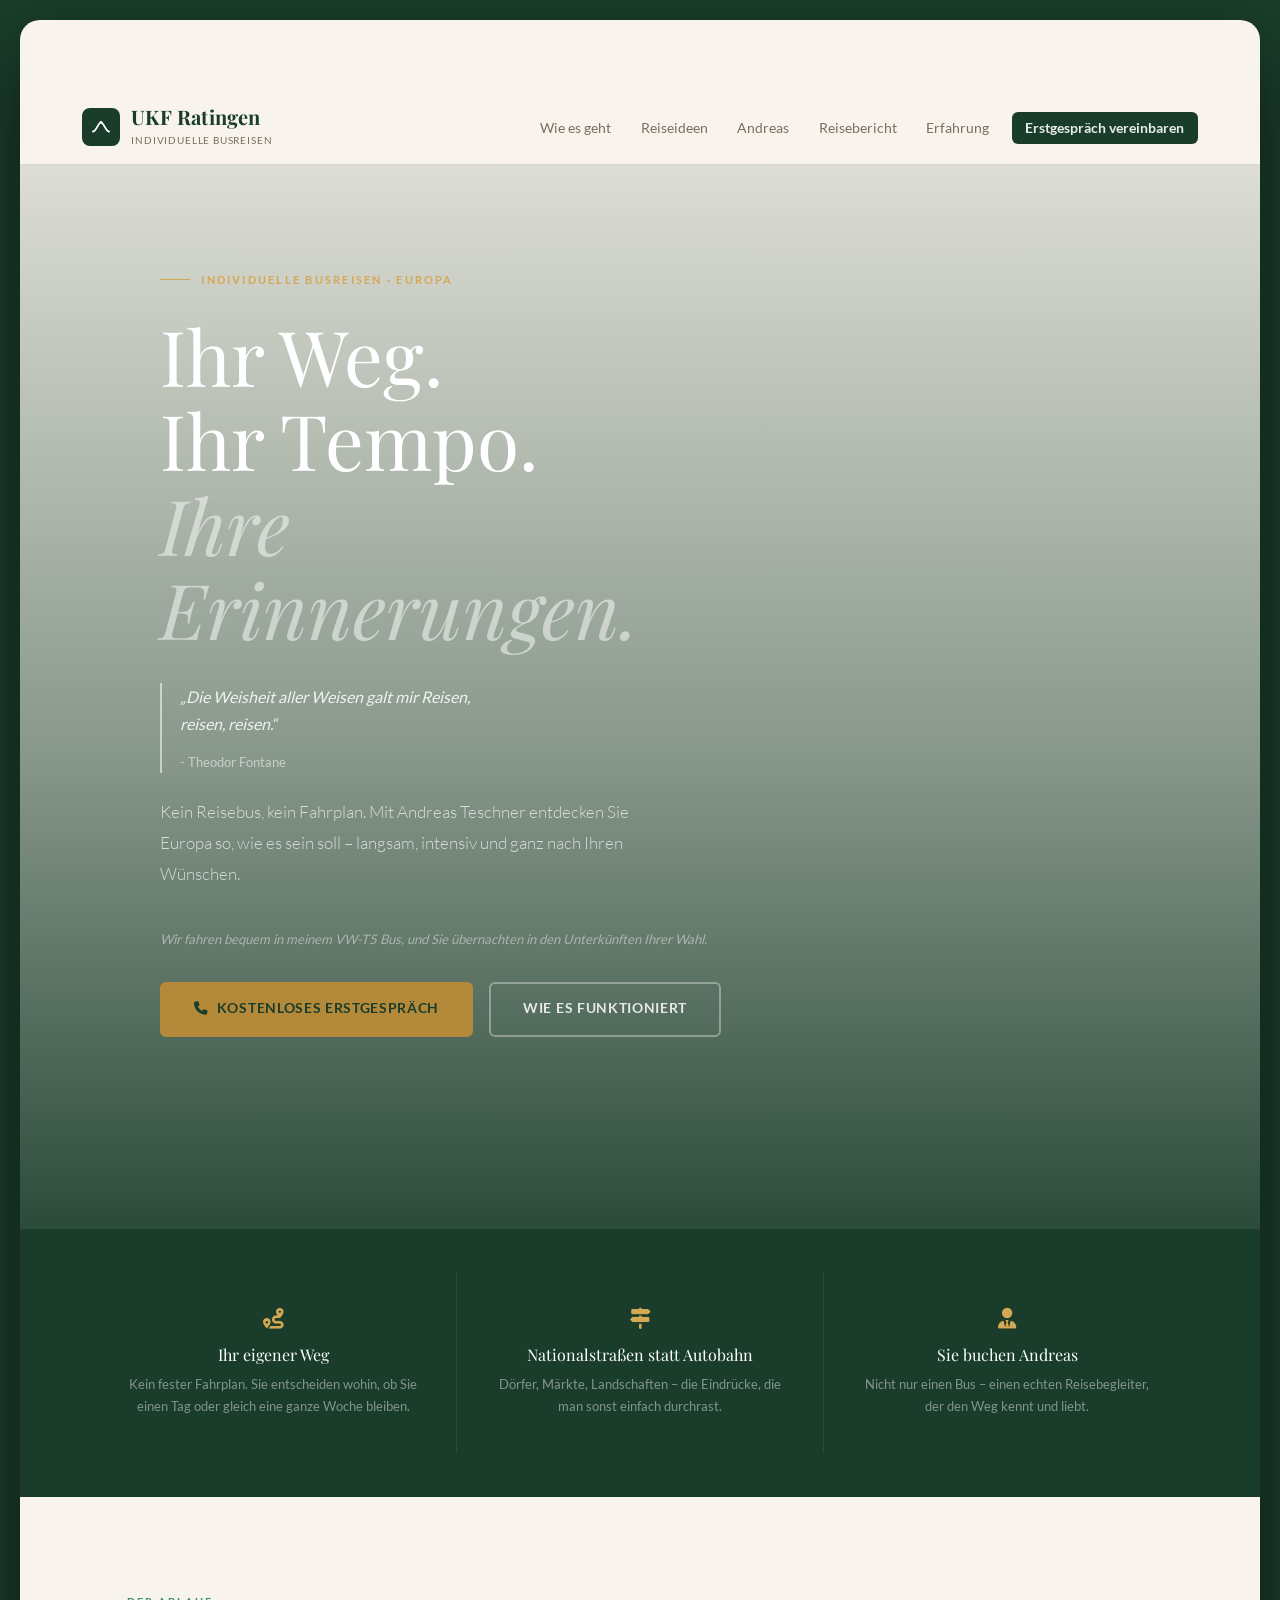
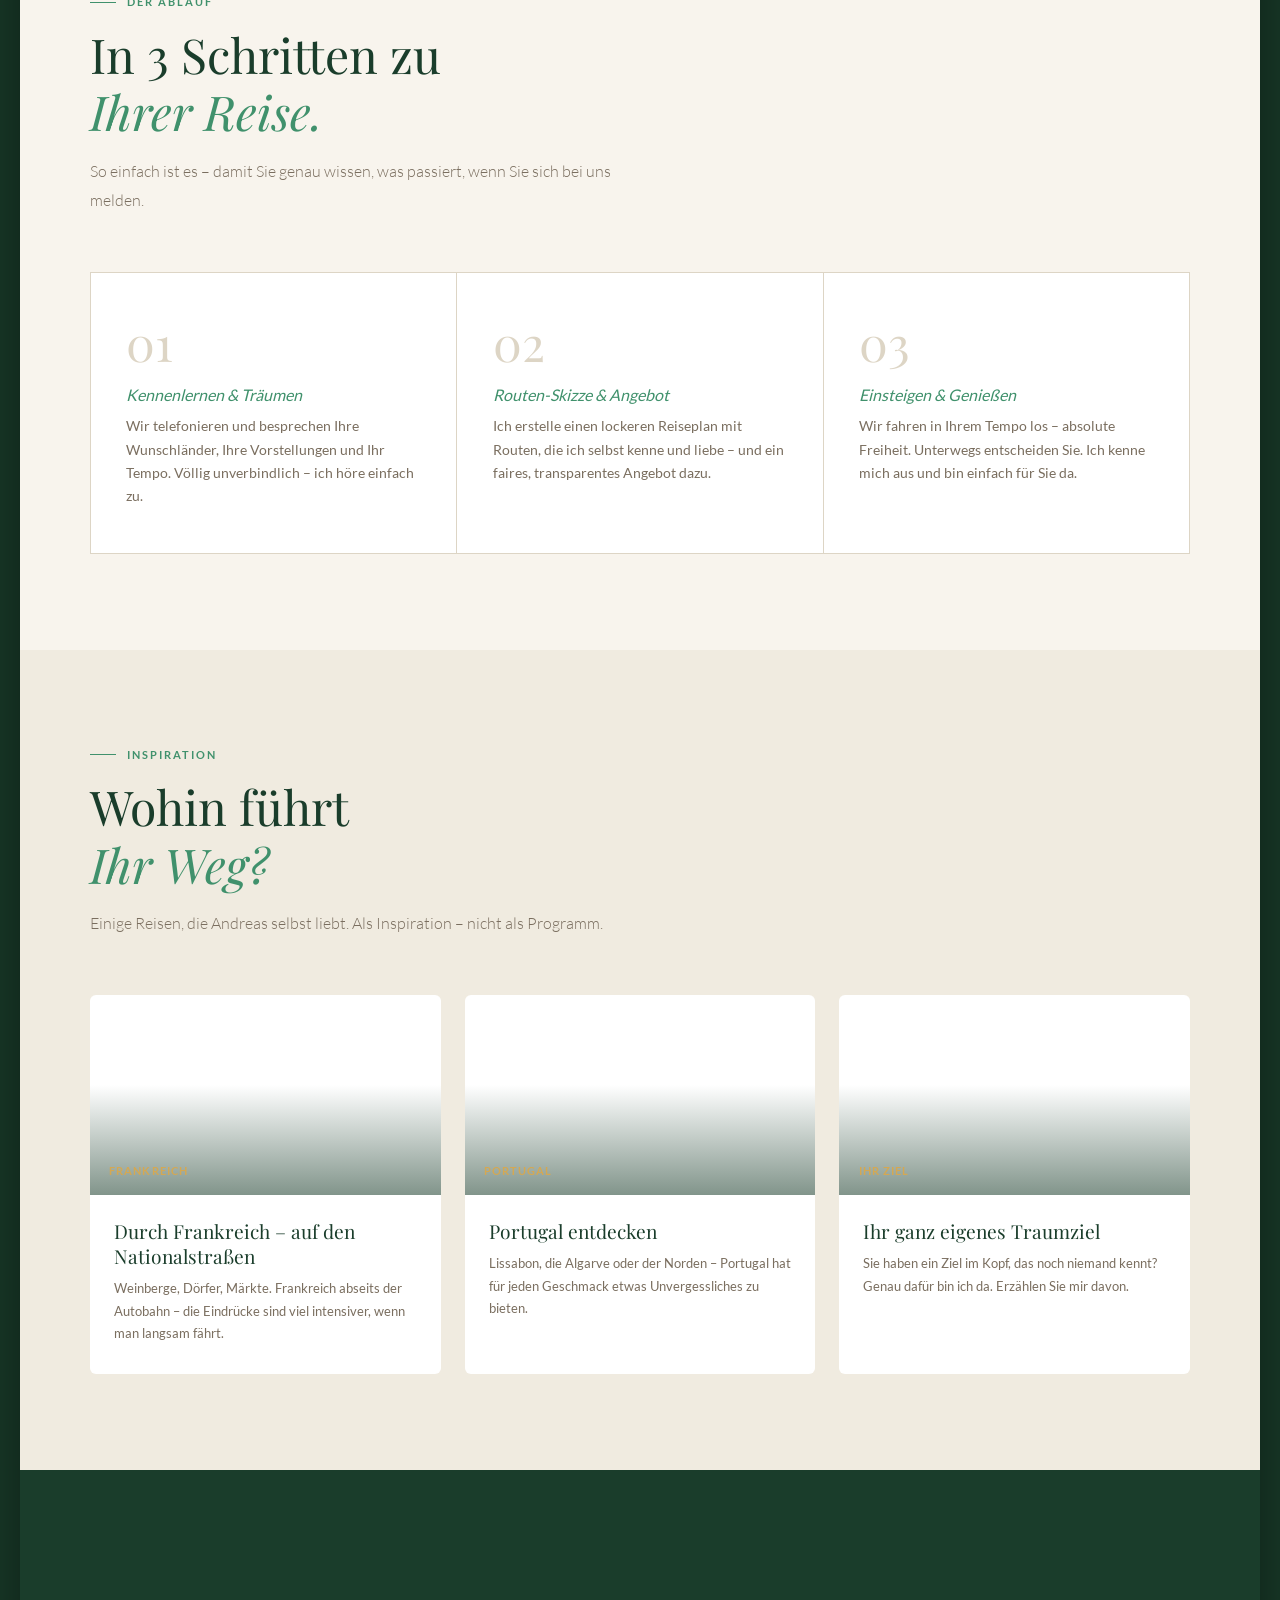
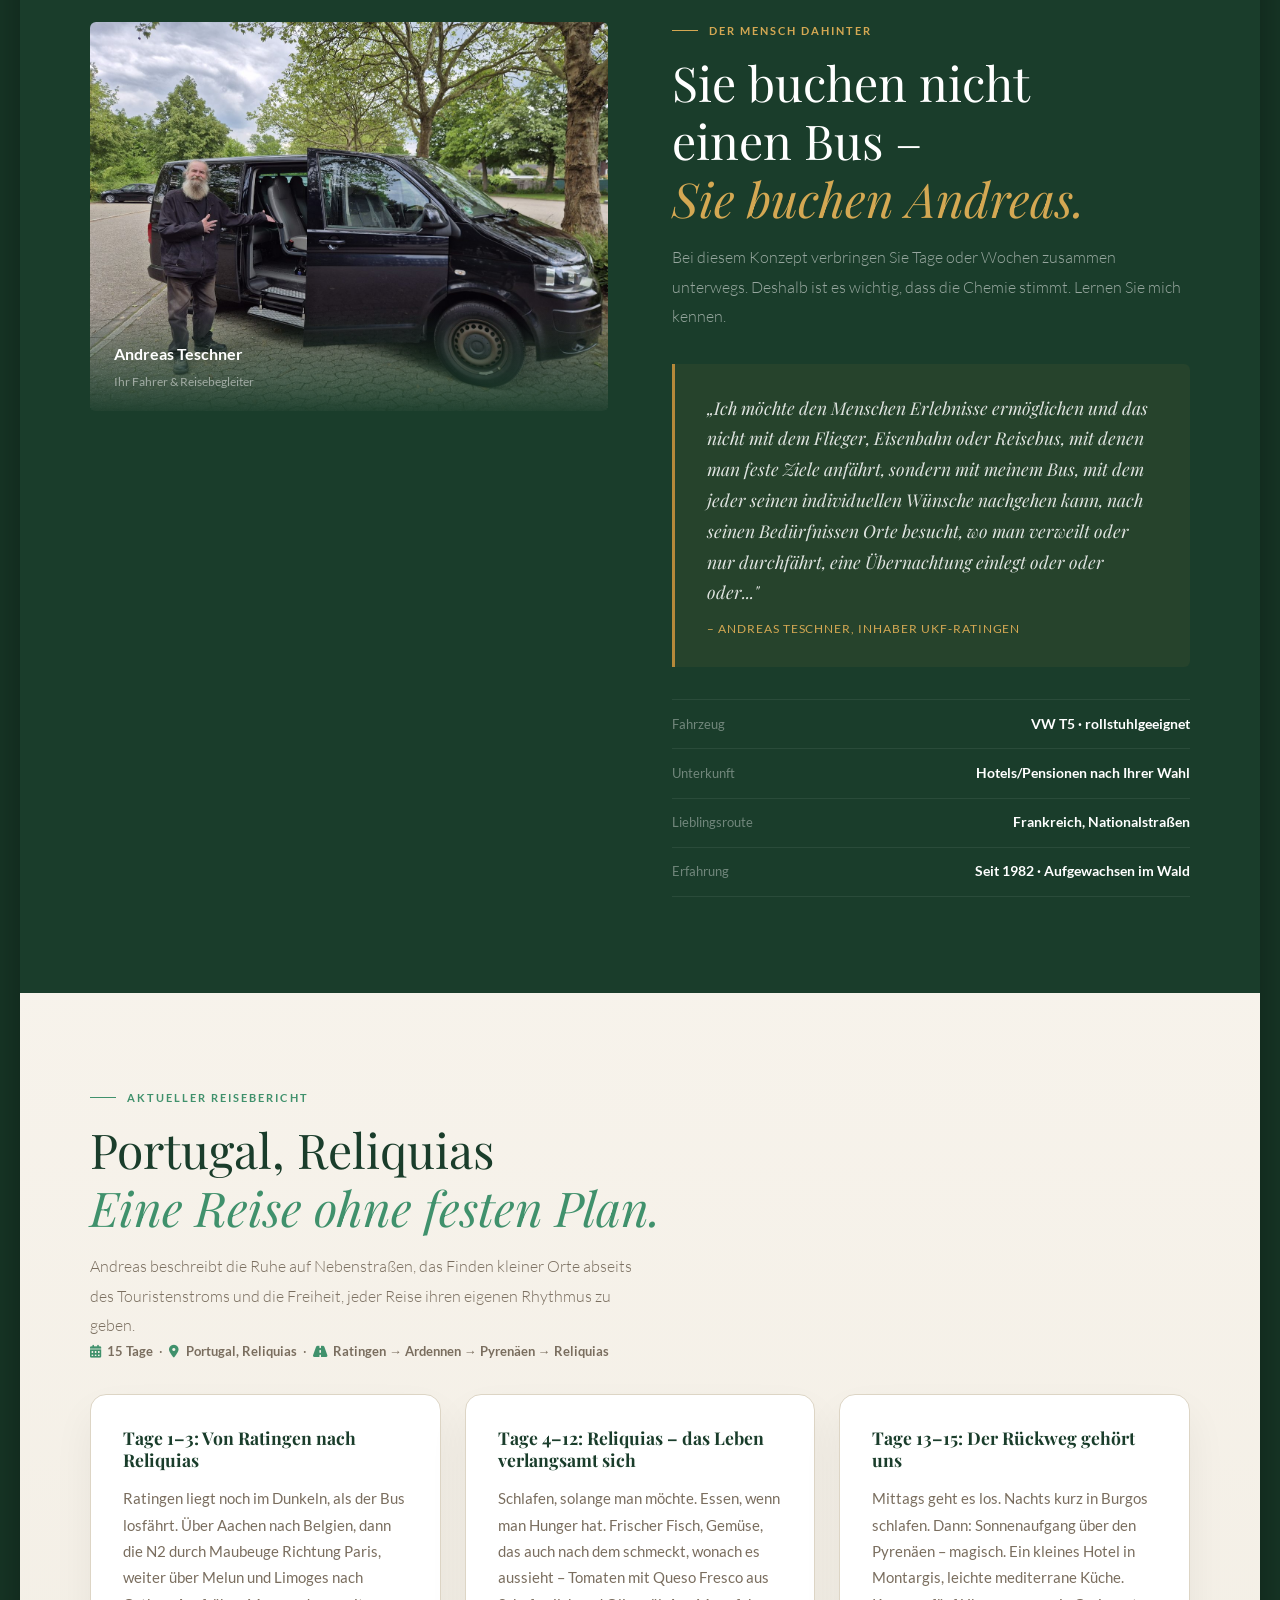
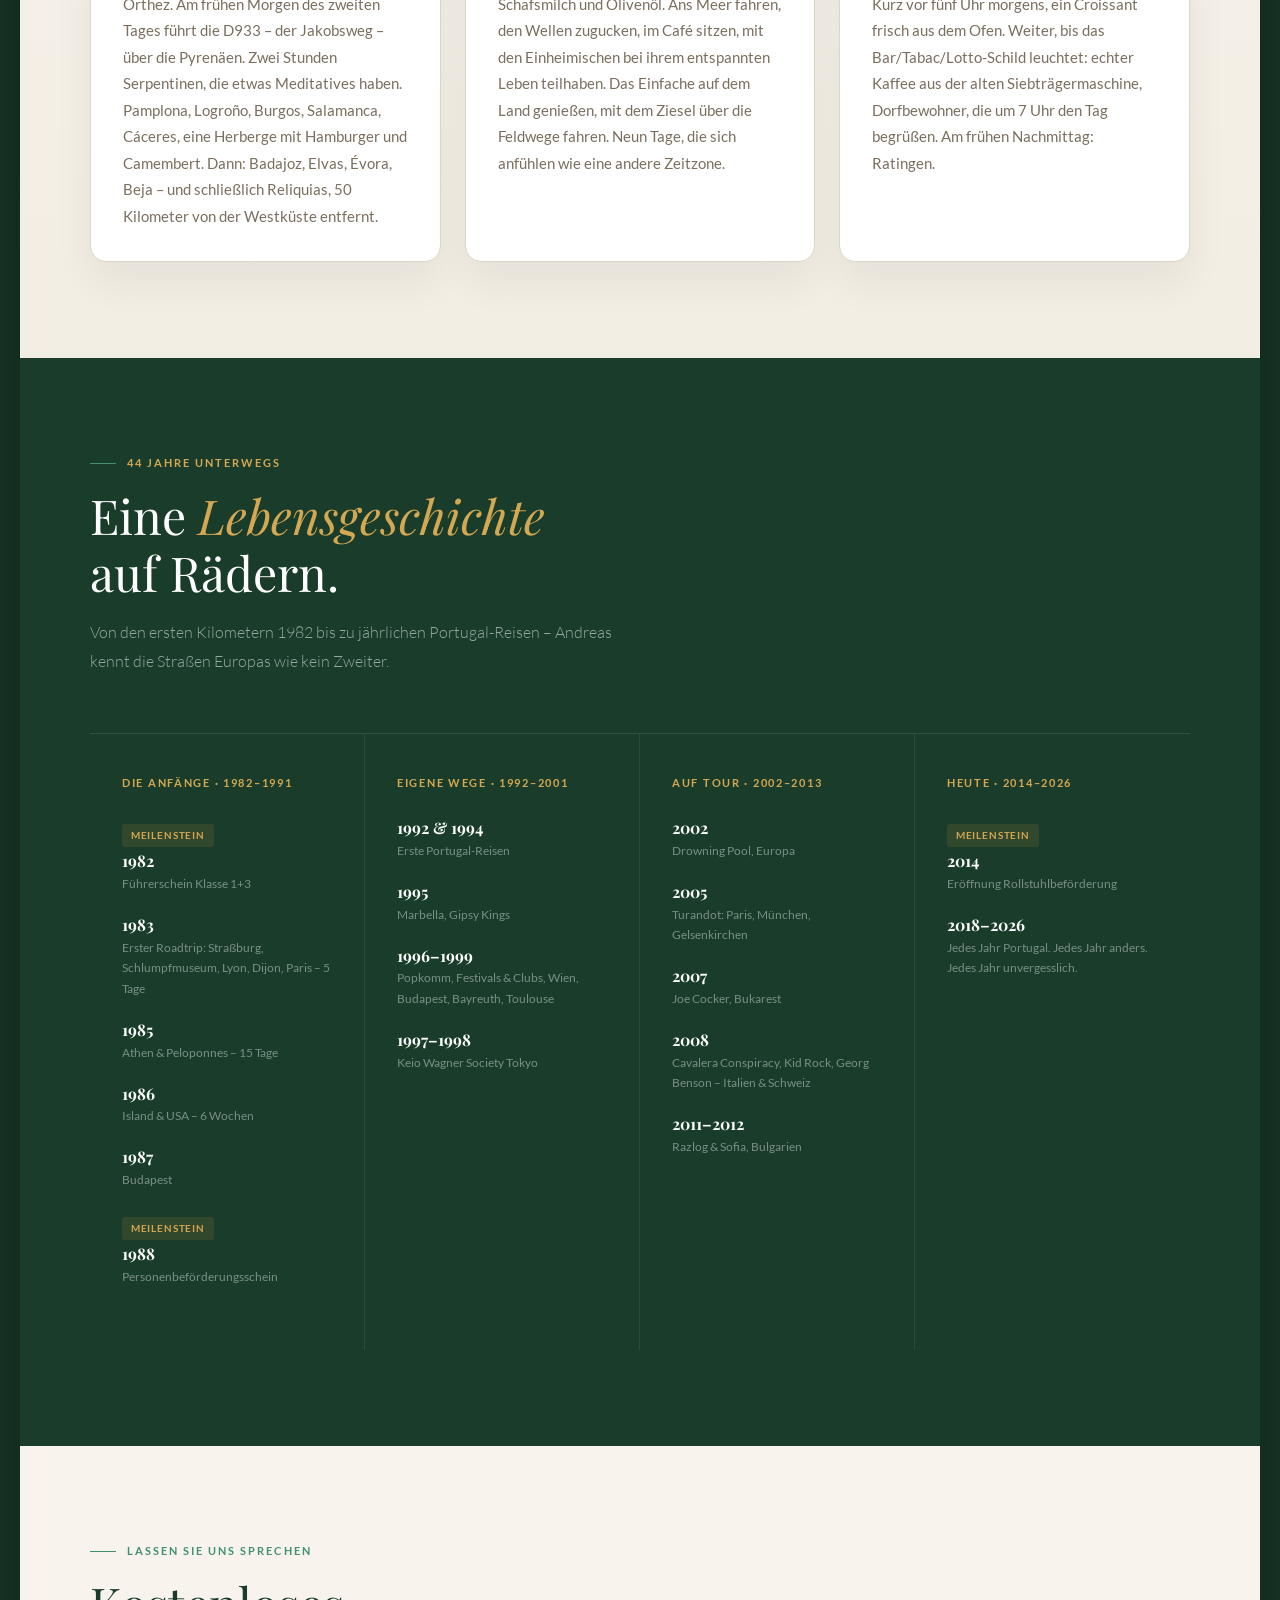
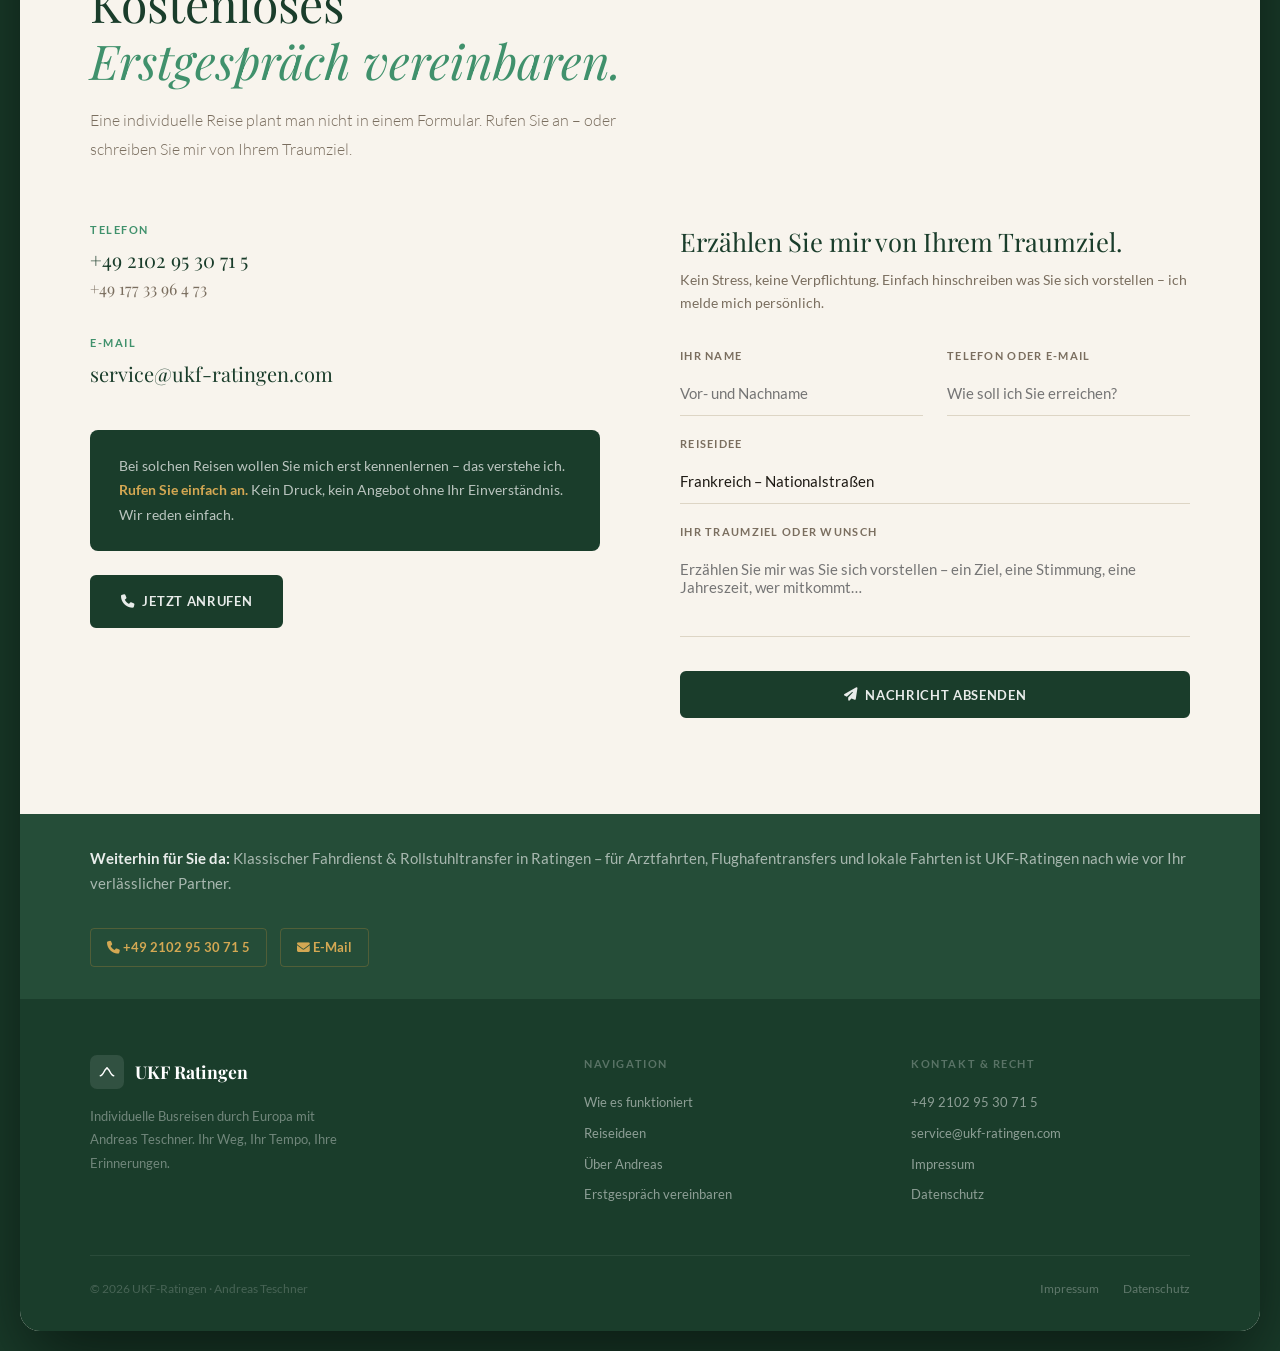
==== commit ff345d60: "Add files via upload" ====
--- a/index.html
+++ b/index.html
@@ -1227,7 +1227,7 @@
     btn.innerHTML = '<i class="fas fa-spinner fa-spin"></i> Wird gesendet…';
 
     const payload = {
-      access_key: '506b3402-68b1-4d87-9d18-9203f6353bef',
+      access_key: 'c433f18c-b290-4c25-985b-affcde290fa0',
       botcheck:   document.getElementById('botcheck').checked,
       subject:    'Reiseanfrage – ' + name.value.trim(),
       from_name:  'UKF-Ratingen Kontaktformular',
--- a/assets/fonts/fonts.css
+++ b/assets/fonts/fonts.css
@@ -0,0 +1,66 @@
+/* Selbst gehostete Schriften – kein Datentransfer an Google. woff2 zuerst, woff als Fallback. */
+
+/* Playfair Display 400 normal */
+@font-face {
+  font-family: 'Playfair Display';
+  font-style: normal;
+  font-weight: 400;
+  font-display: swap;
+  src: url('playfair-display-latin-400-normal.woff2') format('woff2'),
+       url('playfair-display-latin-400-normal.woff') format('woff');
+}
+/* Playfair Display 700 normal */
+@font-face {
+  font-family: 'Playfair Display';
+  font-style: normal;
+  font-weight: 700;
+  font-display: swap;
+  src: url('playfair-display-latin-700-normal.woff2') format('woff2'),
+       url('playfair-display-latin-700-normal.woff') format('woff');
+}
+/* Playfair Display 400 italic */
+@font-face {
+  font-family: 'Playfair Display';
+  font-style: italic;
+  font-weight: 400;
+  font-display: swap;
+  src: url('playfair-display-latin-400-italic.woff2') format('woff2'),
+       url('playfair-display-latin-400-italic.woff') format('woff');
+}
+/* Playfair Display 600 italic */
+@font-face {
+  font-family: 'Playfair Display';
+  font-style: italic;
+  font-weight: 600;
+  font-display: swap;
+  src: url('playfair-display-latin-600-italic.woff2') format('woff2'),
+       url('playfair-display-latin-600-italic.woff') format('woff');
+}
+
+/* Lato 300 normal */
+@font-face {
+  font-family: 'Lato';
+  font-style: normal;
+  font-weight: 300;
+  font-display: swap;
+  src: url('lato-latin-300-normal.woff2') format('woff2'),
+       url('lato-latin-300-normal.woff') format('woff');
+}
+/* Lato 400 normal */
+@font-face {
+  font-family: 'Lato';
+  font-style: normal;
+  font-weight: 400;
+  font-display: swap;
+  src: url('lato-latin-400-normal.woff2') format('woff2'),
+       url('lato-latin-400-normal.woff') format('woff');
+}
+/* Lato 700 normal */
+@font-face {
+  font-family: 'Lato';
+  font-style: normal;
+  font-weight: 700;
+  font-display: swap;
+  src: url('lato-latin-700-normal.woff2') format('woff2'),
+       url('lato-latin-700-normal.woff') format('woff');
+}
--- a/assets/fa/css/solid.min.css
+++ b/assets/fa/css/solid.min.css
@@ -0,0 +1,6 @@
+/*!
+ * Font Awesome Free 6.5.0 by @fontawesome - https://fontawesome.com
+ * License - https://fontawesome.com/license/free (Icons: CC BY 4.0, Fonts: SIL OFL 1.1, Code: MIT License)
+ * Copyright 2023 Fonticons, Inc.
+ */
+:host,:root{--fa-style-family-classic:"Font Awesome 6 Free";--fa-font-solid:normal 900 1em/1 "Font Awesome 6 Free"}@font-face{font-family:"Font Awesome 6 Free";font-style:normal;font-weight:900;font-display:block;src:url(../webfonts/fa-solid-900.woff2) format("woff2"),url(../webfonts/fa-solid-900.ttf) format("truetype")}.fa-solid,.fas{font-weight:900}
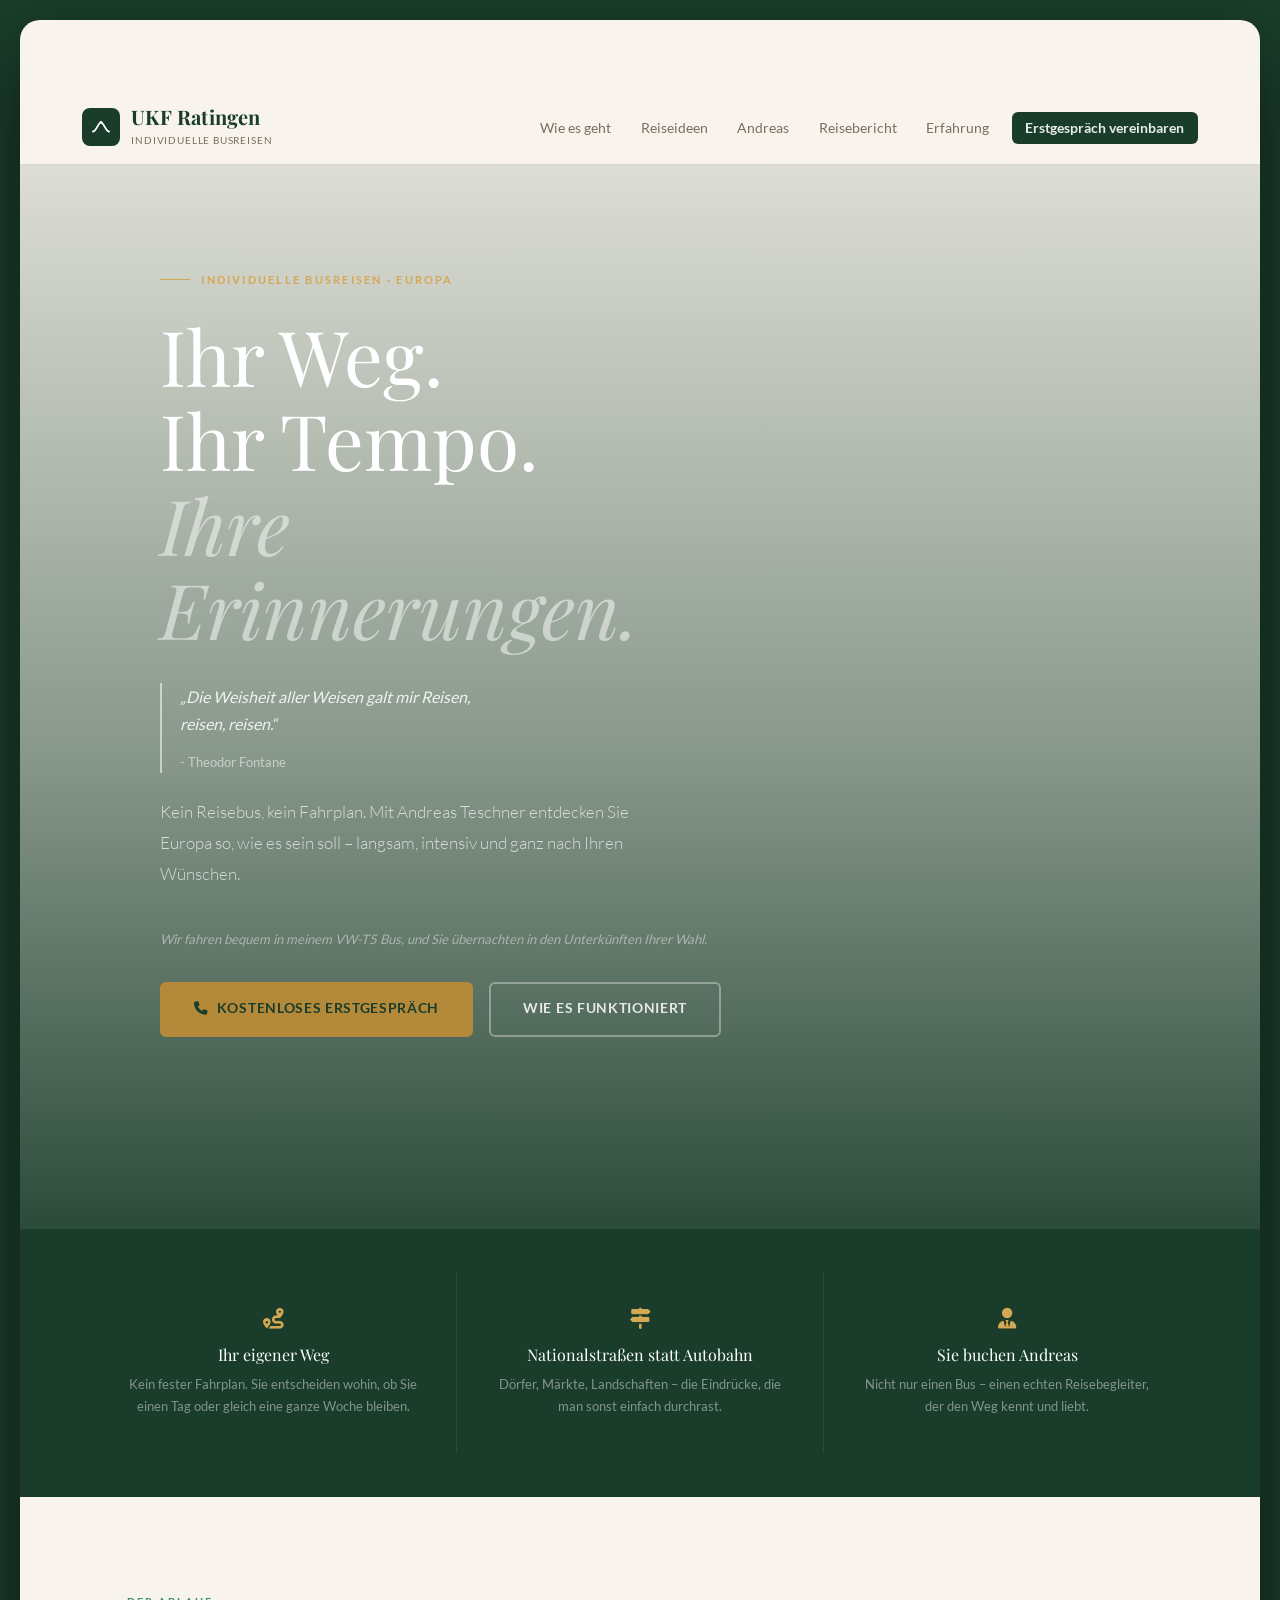
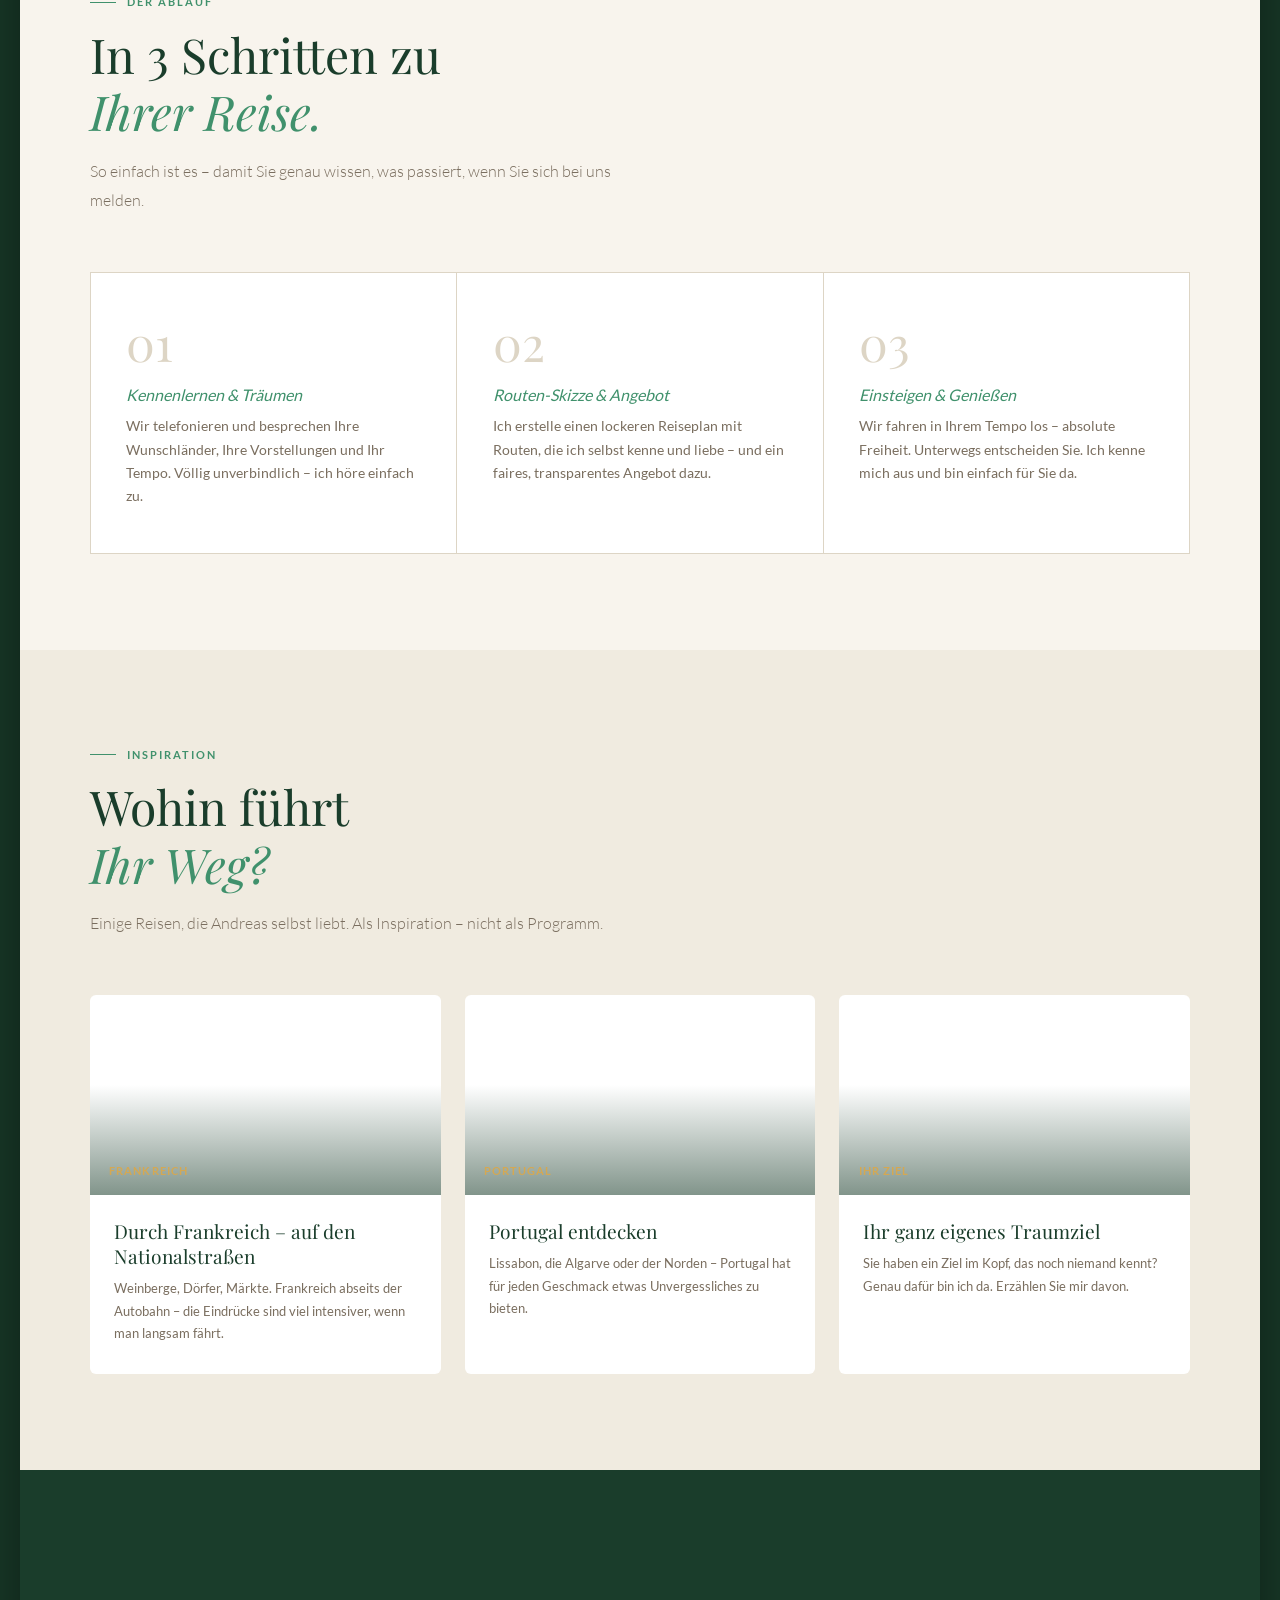
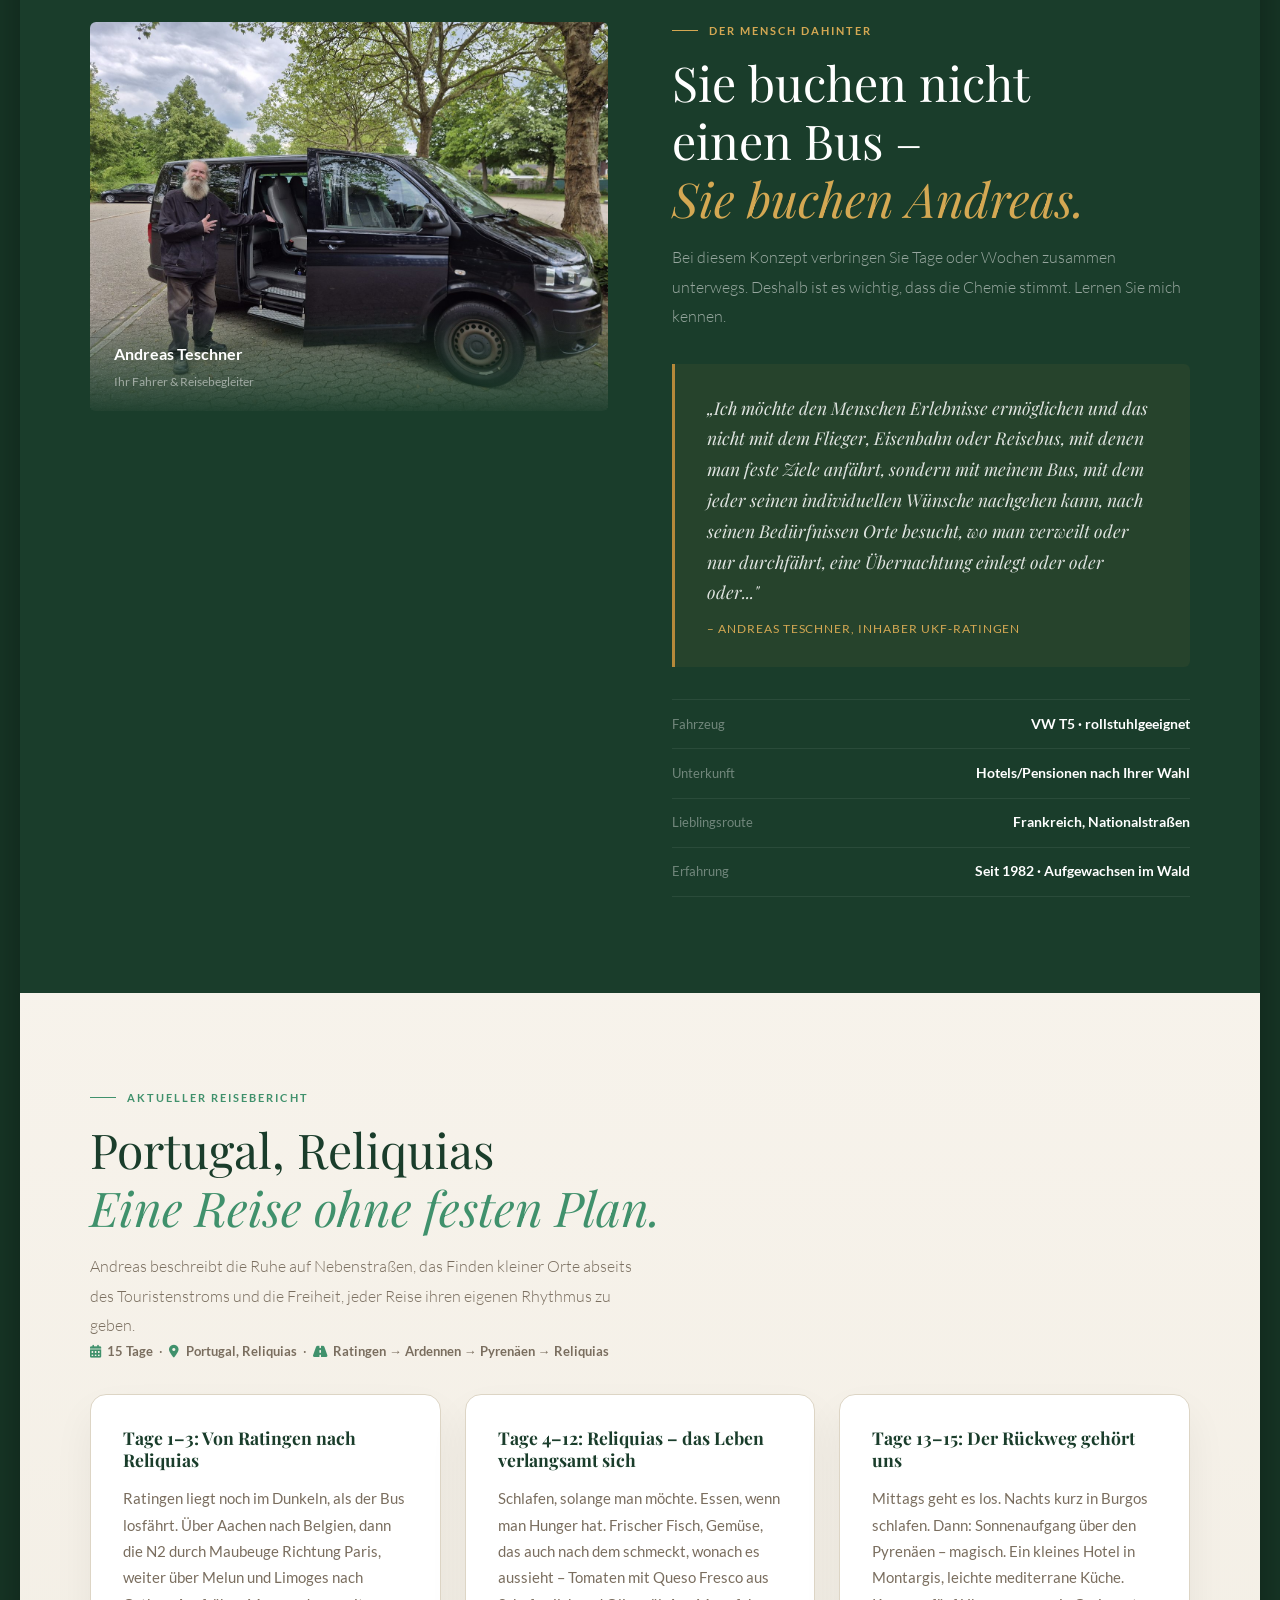
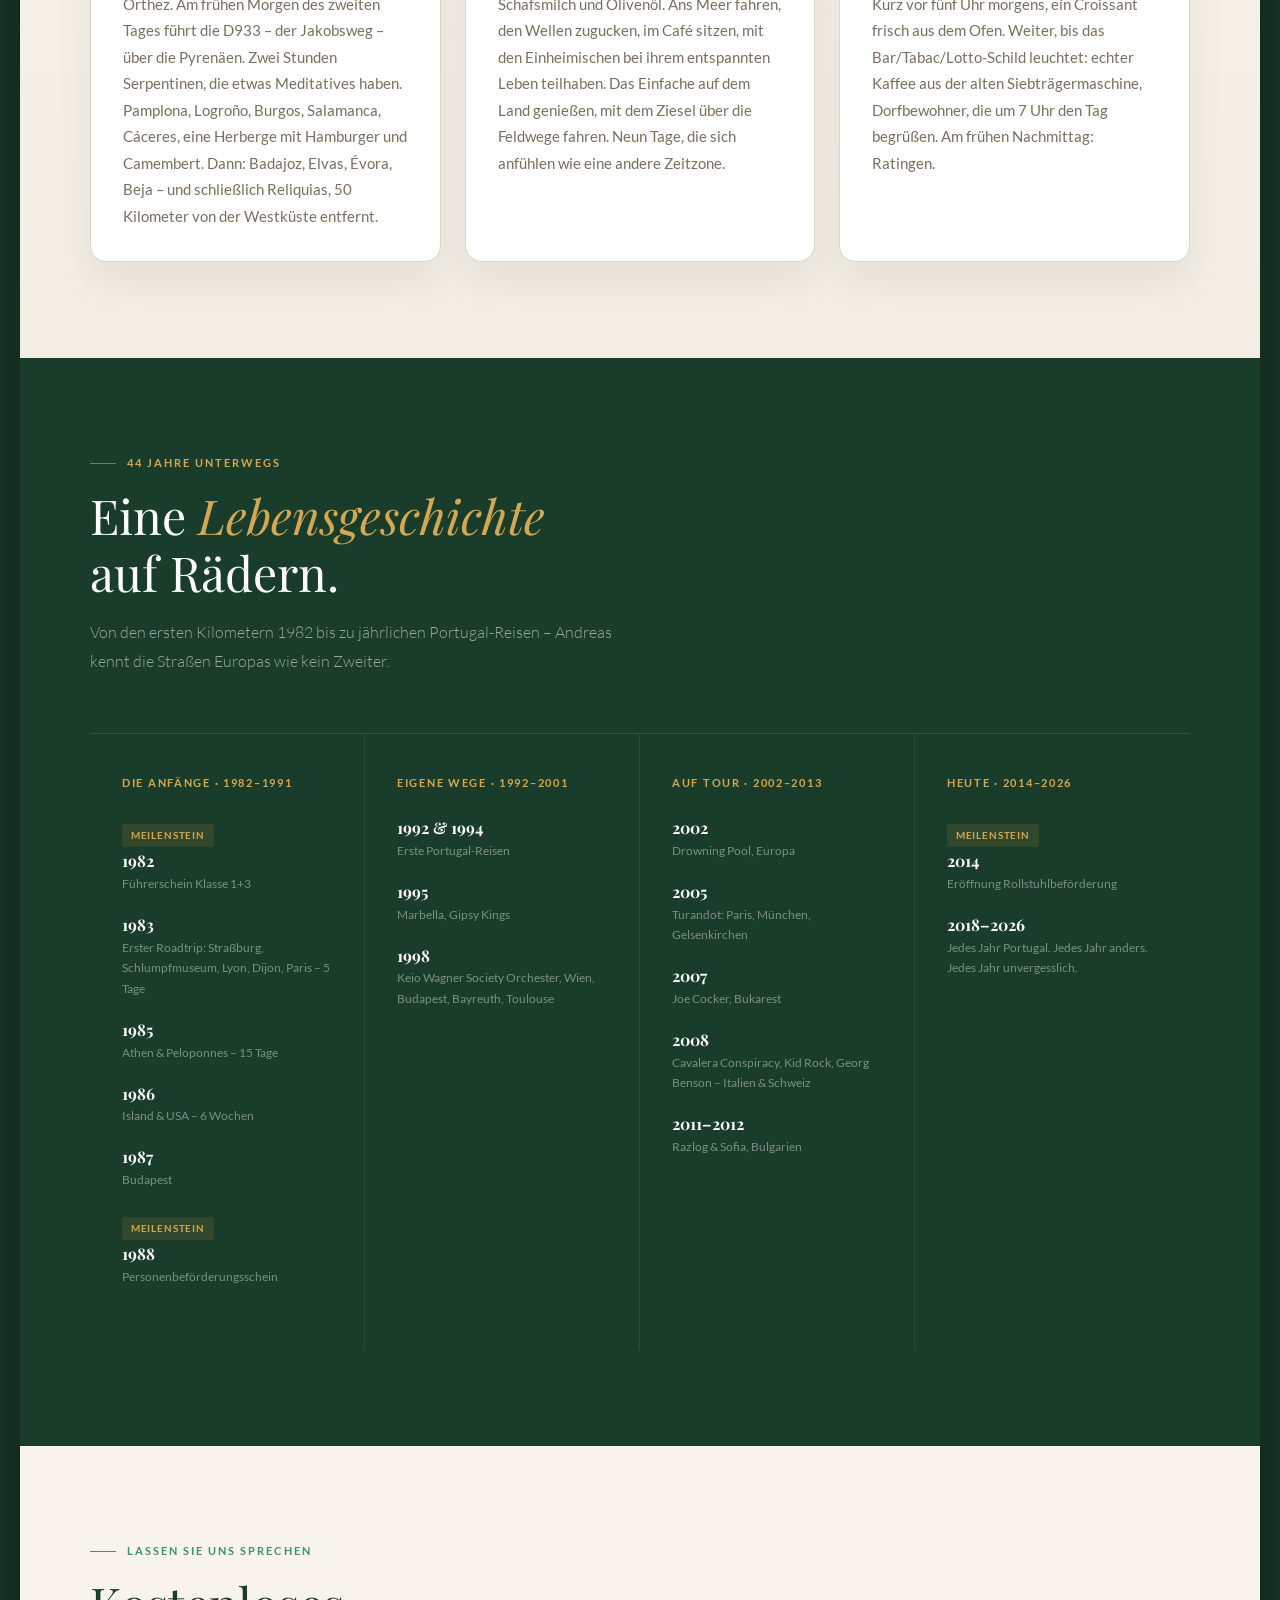
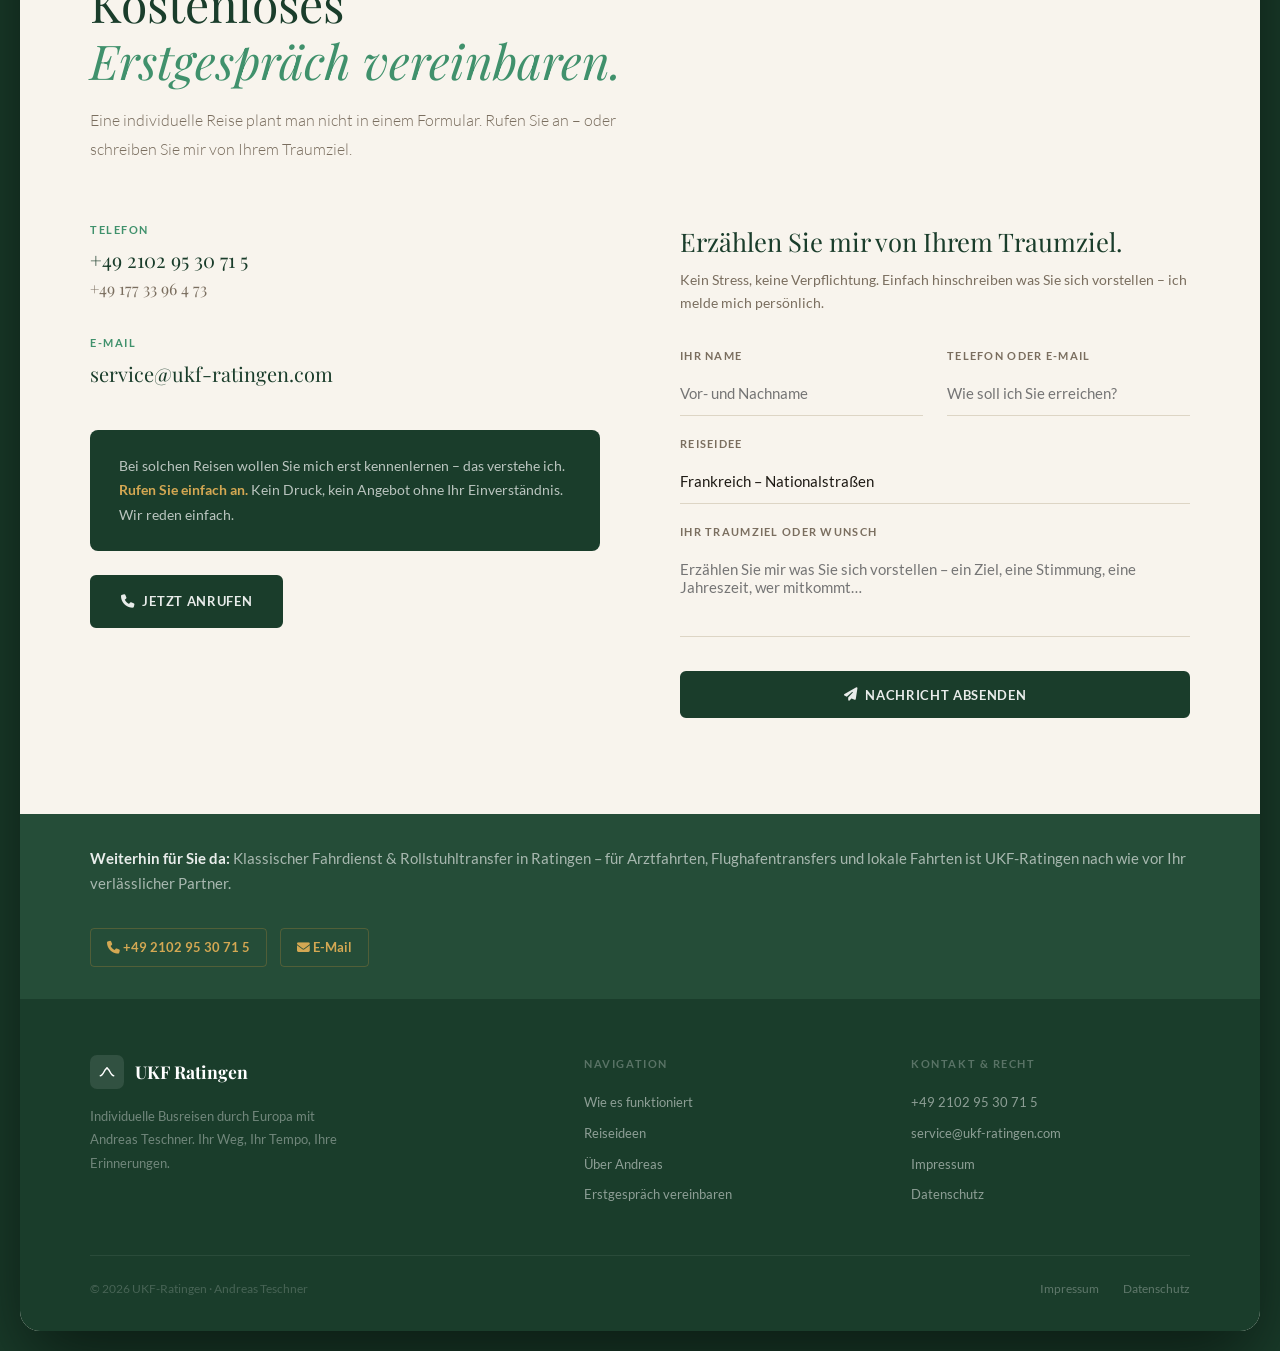
==== commit a16c942b: "Add files via upload" ====
--- a/index.html
+++ b/index.html
@@ -887,12 +887,8 @@
             <div class="tl-item-text">Marbella, Gipsy Kings</div>
           </div>
           <div class="tl-item">
-            <div class="tl-item-year">1996–1999</div>
-            <div class="tl-item-text">Popkomm, Festivals & Clubs, Wien, Budapest, Bayreuth, Toulouse</div>
-          </div>
-          <div class="tl-item">
-            <div class="tl-item-year">1997–1998</div>
-            <div class="tl-item-text">Keio Wagner Society Tokyo</div>
+            <div class="tl-item-year">1998</div>
+            <div class="tl-item-text">Keio Wagner Society Orchester, Wien, Budapest, Bayreuth, Toulouse</div>
           </div>
         </div>
         <div class="tl-phase">
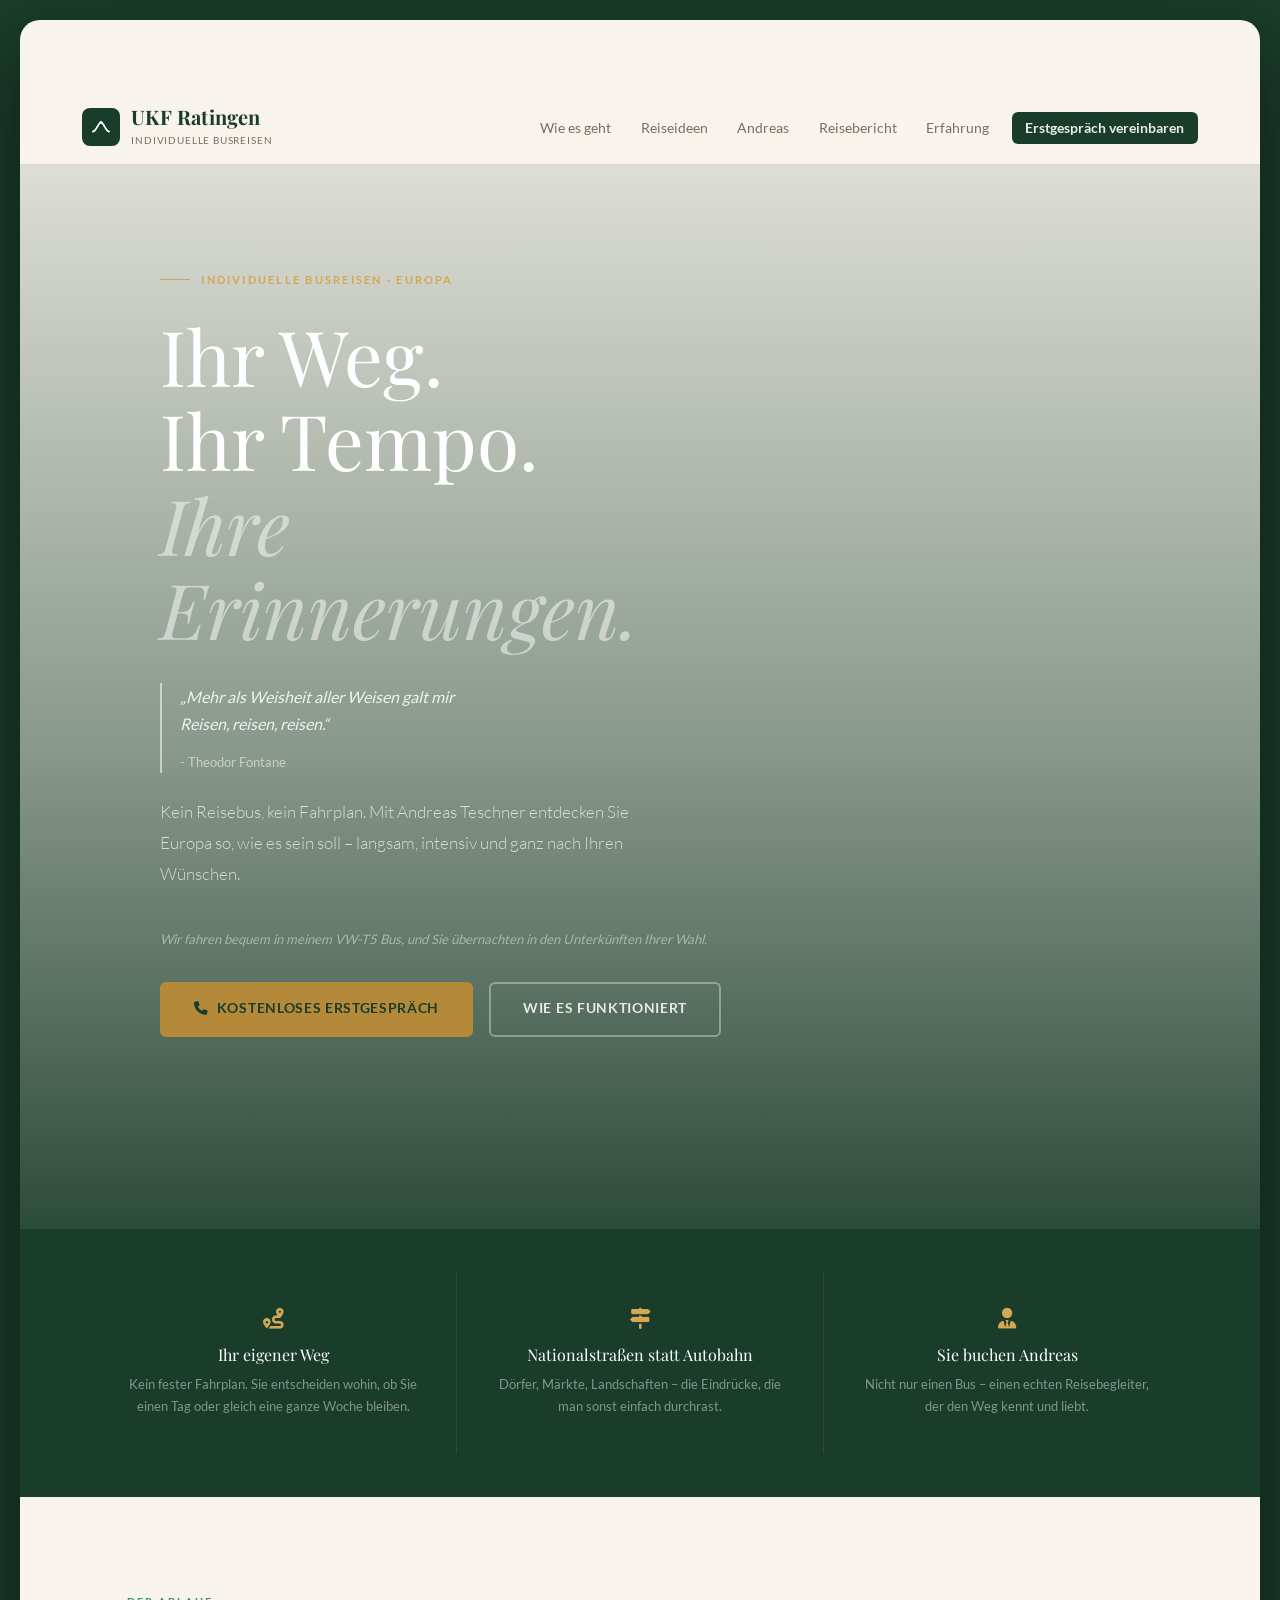
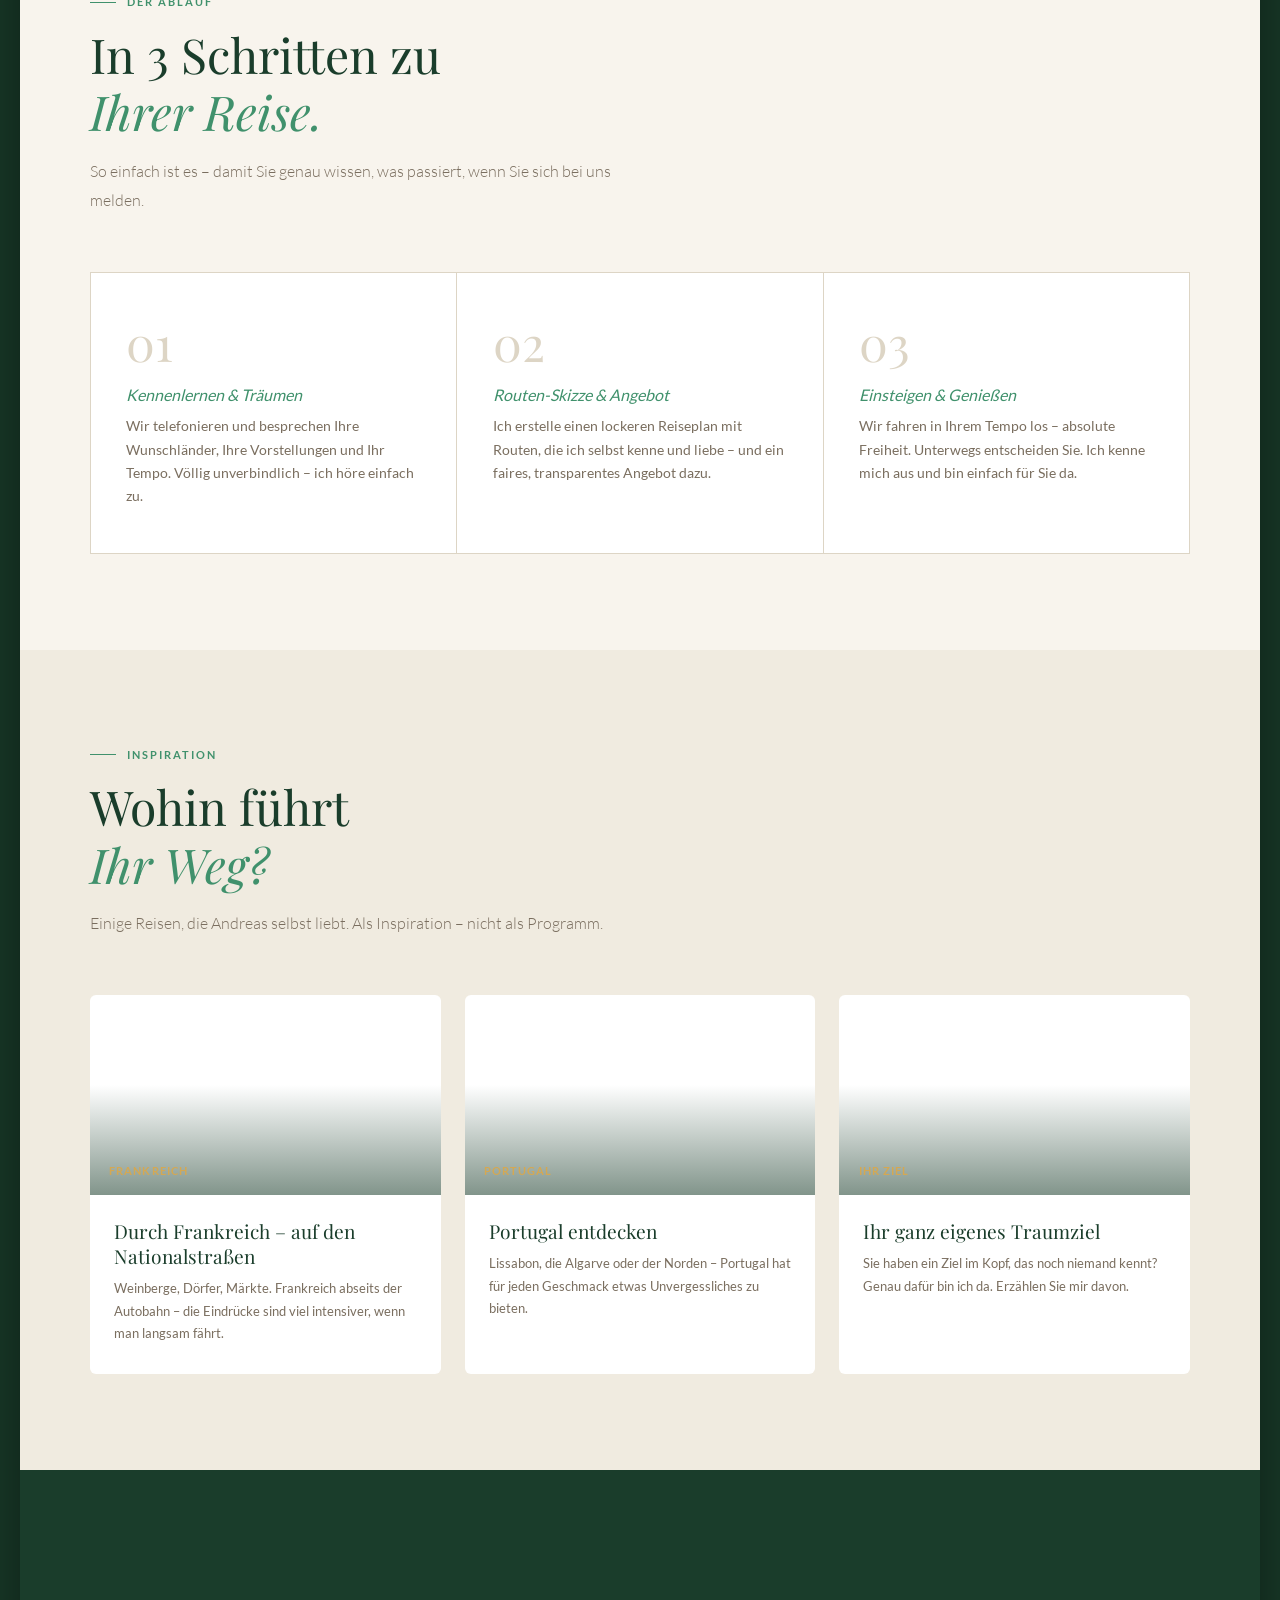
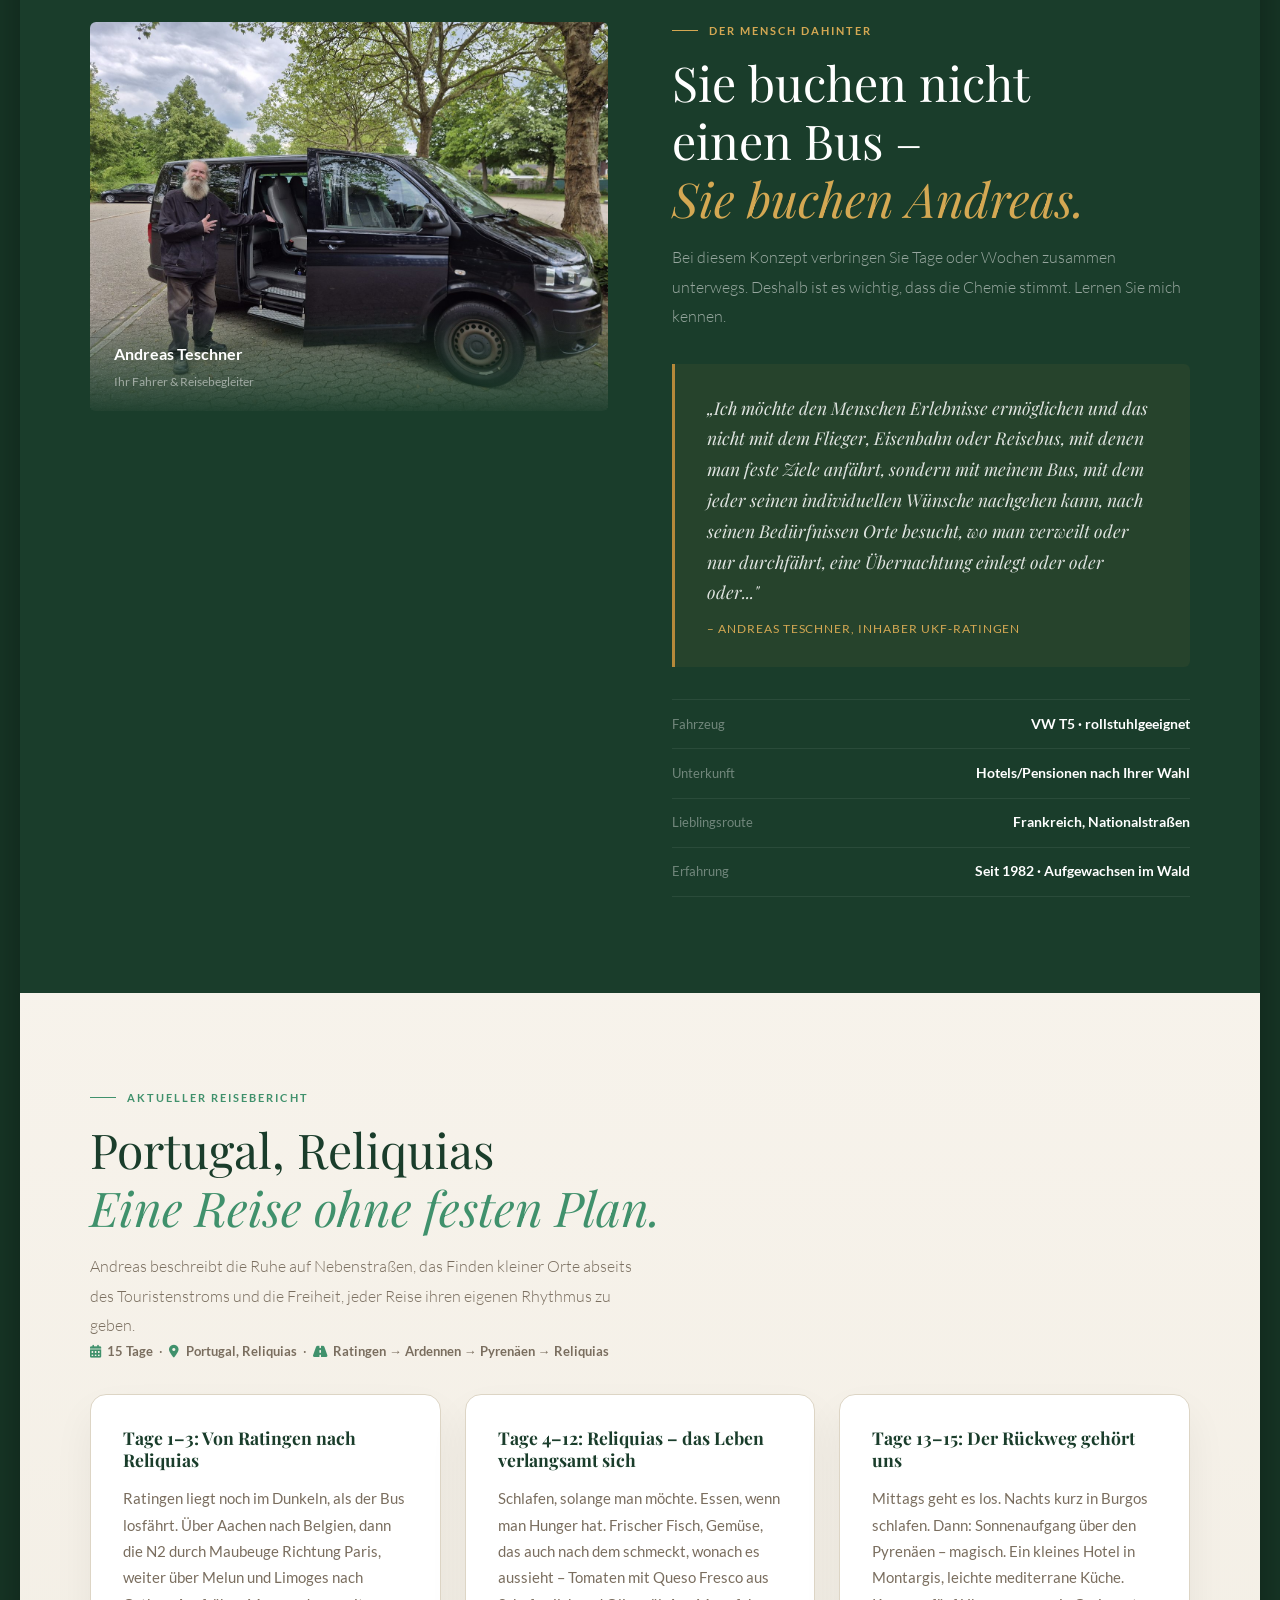
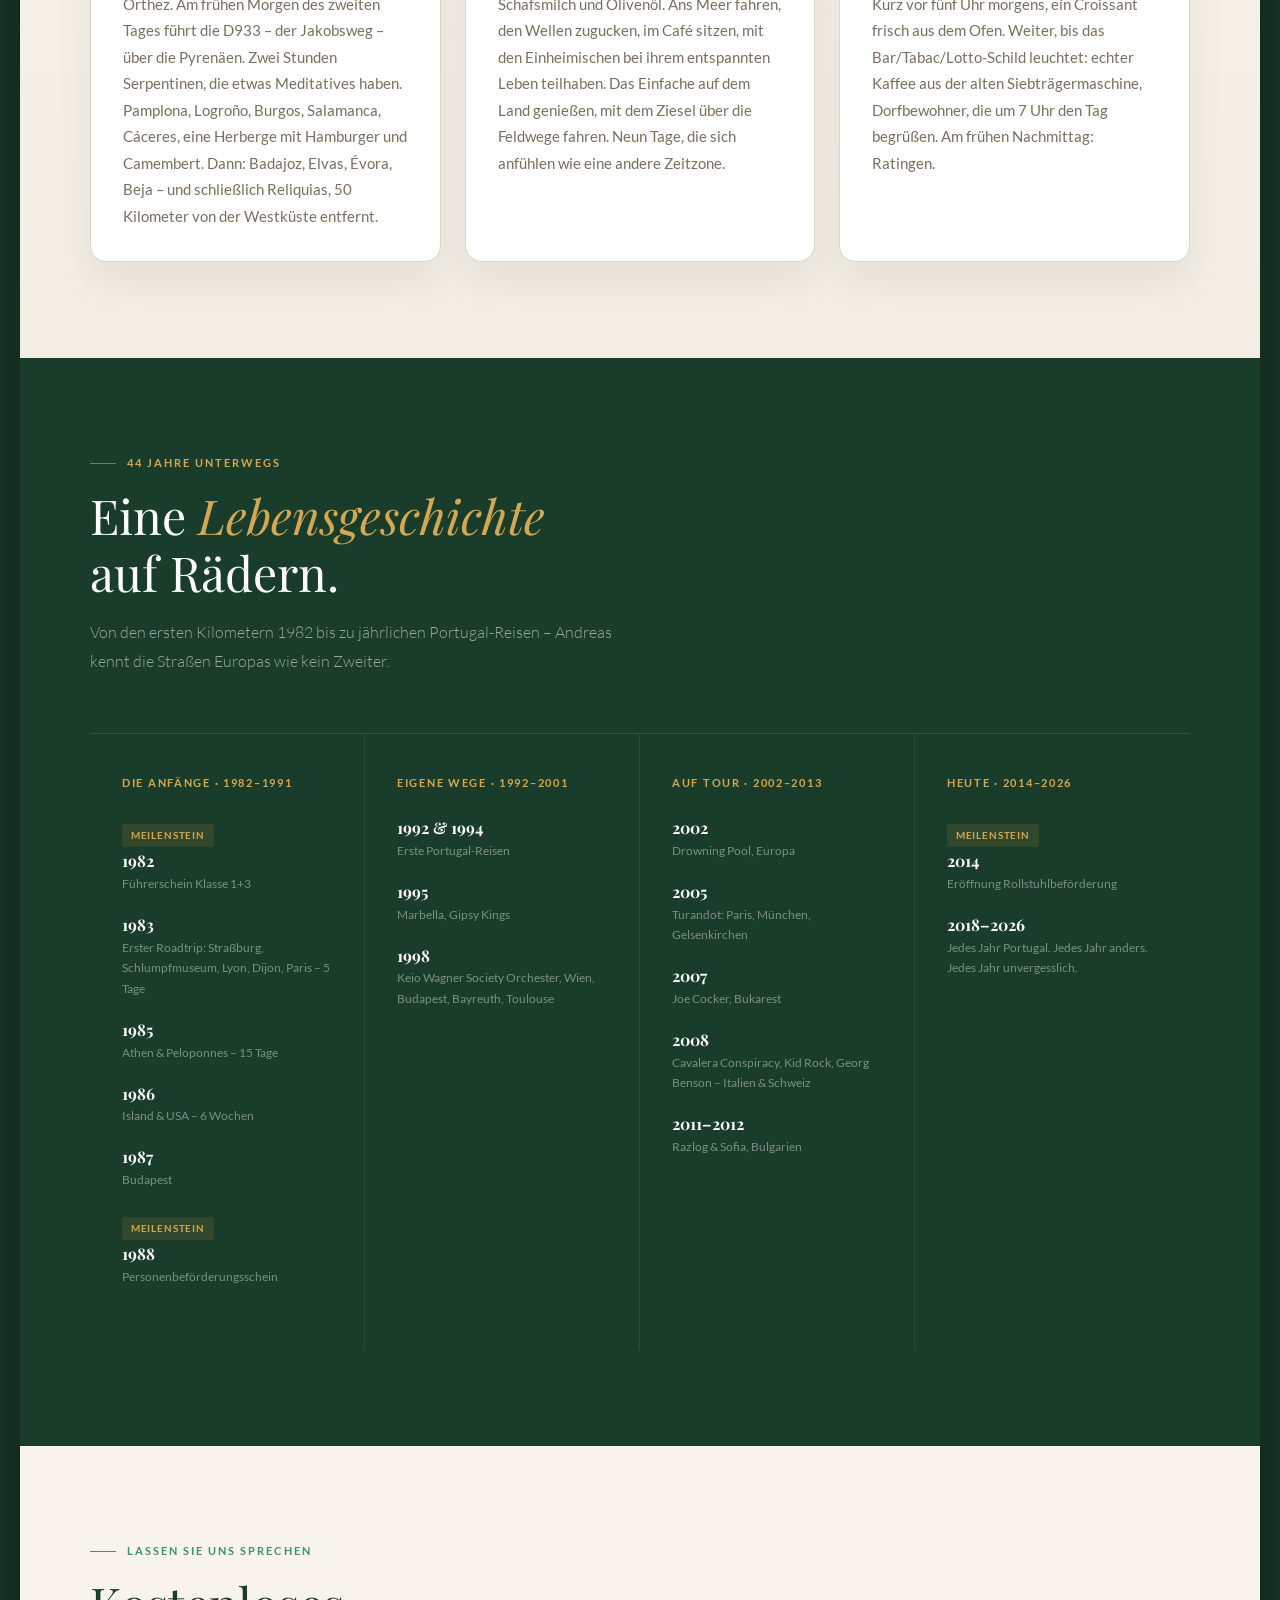
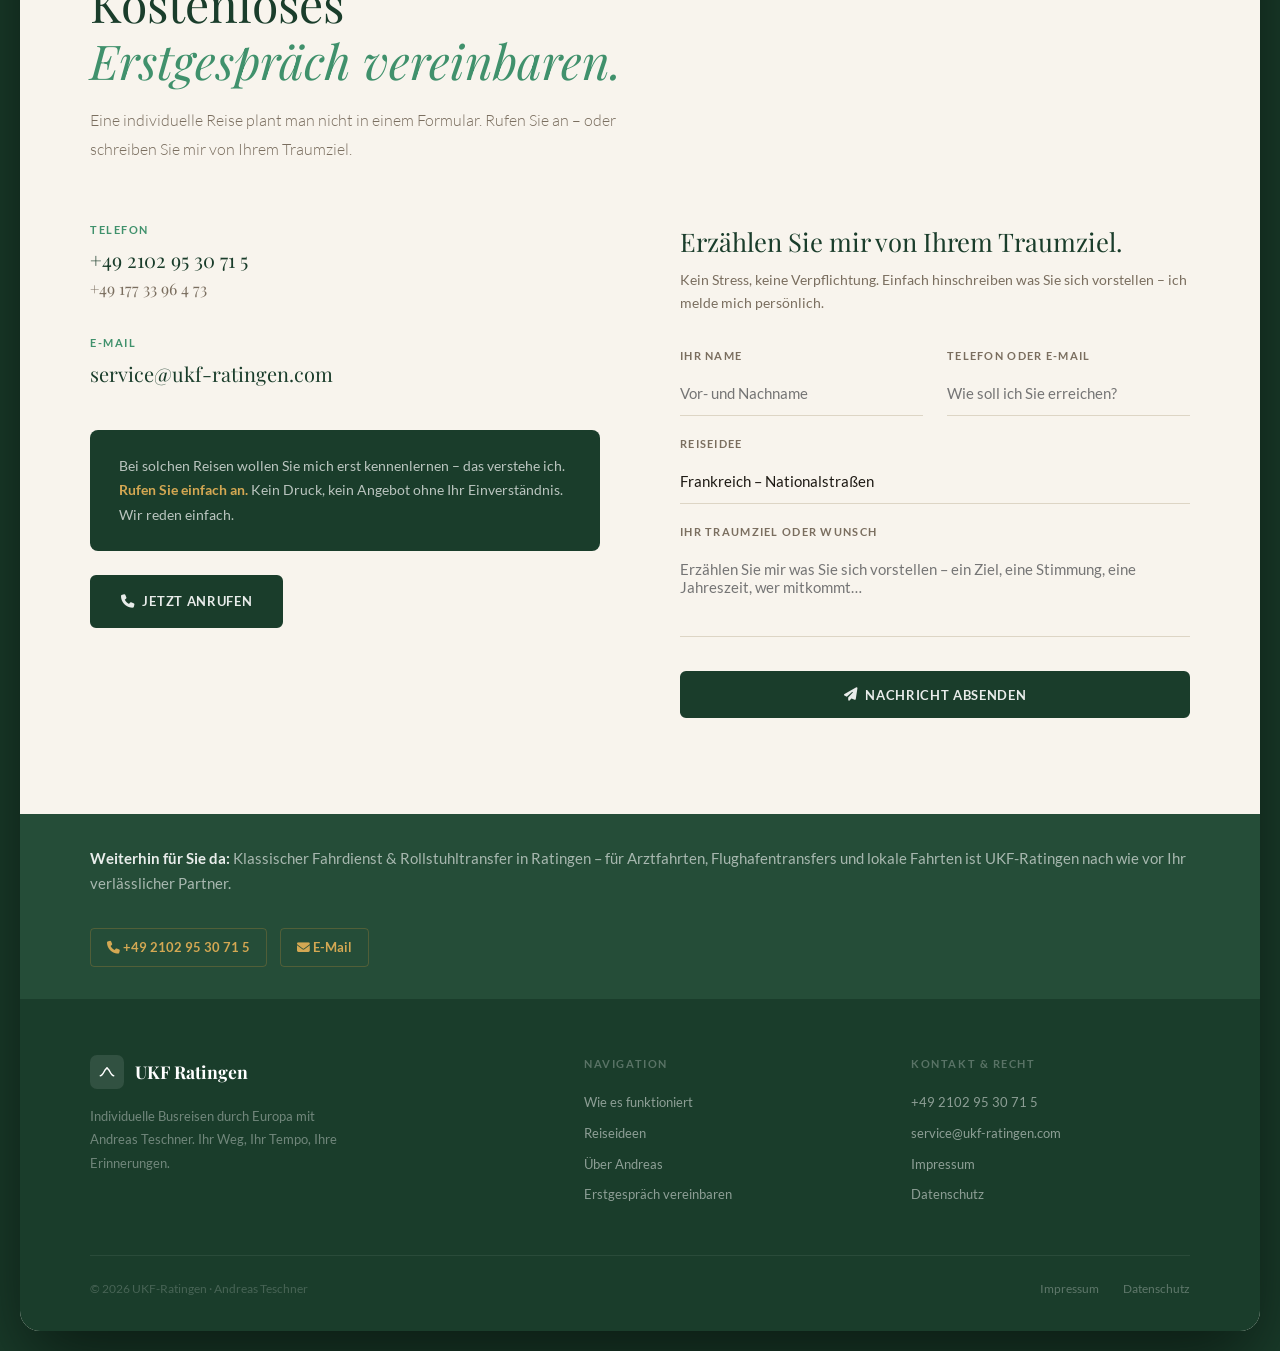
==== commit 603e55df: "Add files via upload" ====
--- a/index.html
+++ b/index.html
@@ -623,6 +623,7 @@
       .footer-inner { grid-template-columns: 1fr; gap: 2rem; }
       .fg-row { grid-template-columns: 1fr; }
       .taxi-inner { flex-direction: column; align-items: flex-start; }
+      #reisebericht { background-attachment: scroll; }
     }
   </style>
 </head>
@@ -668,6 +669,7 @@
     <a href="tel:+4921029530715" style="color:var(--gold); font-weight:700;"><i class="fas fa-phone"></i> +49 2102 95 30 71 5</a>
   </nav>
 
+  <main>
   <!-- HERO -->
   <section id="hero" class="hero">
     <div class="hero-media"></div>
@@ -676,7 +678,7 @@
       <div class="hero-headline">
         <h1>Ihr Weg.<br>Ihr Tempo.<br><em>Ihre Erinnerungen.</em></h1>
         <blockquote class="hero-quote">
-          „Die Weisheit aller Weisen galt mir Reisen, reisen, reisen.“
+          „Mehr als Weisheit aller Weisen galt mir Reisen, reisen, reisen.“
           <span>- Theodor Fontane</span>
         </blockquote>
       </div>
@@ -700,7 +702,7 @@
         <p>Kein fester Fahrplan. Sie entscheiden wohin, ob Sie einen Tag oder gleich eine ganze Woche bleiben.</p>
       </div>
       <div class="gstrip-item r r1">
-        <i class="fas fa-map-signs"></i>
+        <i class="fas fa-signs-post"></i>
         <h3>Nationalstraßen statt Autobahn</h3>
         <p>Dörfer, Märkte, Landschaften – die Eindrücke, die man sonst einfach durchrast.</p>
       </div>
@@ -750,7 +752,7 @@
       </div>
       <div class="reisen-grid">
         <div class="reise-card r">
-            <div class="reise-img" style="background-image: url(https://as1.ftcdn.net/v2/jpg/02/10/35/65/1000_F_210356525_N9S8uOq0Z9Qj9U5N6Y6G8S4v8f0D0Z5R.jpg);">
+            <div class="reise-img" style="background-image: url('https://images.unsplash.com/photo-1467269204594-9661b134dd2b?w=700&q=80&fit=crop');">
               <span class="reise-flag">Frankreich</span>
             </div>
             <div class="reise-body">
@@ -990,9 +992,7 @@
             <div style="position:absolute; left:-5000px;" aria-hidden="true">
               <label>Bitte dieses Feld leer lassen<input type="checkbox" name="botcheck" id="botcheck" tabindex="-1" autocomplete="off"/></label>
             </div>
-            <p id="kError" style="display:none; font-size:0.82rem; color:#c0392b; margin:0.4rem 0 0.6rem; padding-top:0.5rem; border-top:1px solid rgba(192,57,43,0.2);">
-              <i class="fas fa-exclamation-circle"></i> Bitte geben Sie Ihren Namen und eine Kontaktmöglichkeit an.
-            </p>
+            <p id="kError" style="display:none; font-size:0.82rem; color:#c0392b; margin:0.4rem 0 0.6rem; padding-top:0.5rem; border-top:1px solid rgba(192,57,43,0.2);"></p>
             <div id="kSuccess" style="display:none; font-size:0.88rem; color:var(--green-lt); line-height:1.75; margin-bottom:0.8rem; padding:0.8rem 1rem; background:rgba(45,106,79,0.07); border-radius:6px; border:1px solid rgba(45,106,79,0.2);">
               <strong><i class="fas fa-check-circle"></i> Vielen Dank – Ihre Nachricht wurde gesendet.</strong><br>
               Andreas Teschner meldet sich persönlich bei Ihnen.
@@ -1016,6 +1016,8 @@
       </div>
     </div>
   </div>
+
+  </main>
 
   <!-- FOOTER -->
   <footer>
@@ -1078,6 +1080,9 @@
       <h3>3. Urheber- und Leistungsschutzrechte</h3>
       <p>Die auf dieser Website veröffentlichten Inhalte unterliegen dem deutschen Urheber- und Leistungsschutzrecht. Jede vom deutschen Urheber- und Leistungsschutzrecht nicht zugelassene Verwertung bedarf der vorherigen schriftlichen Zustimmung des Anbieters oder jeweiligen Rechteinhabers. Dies gilt insbesondere für Vervielfältigung, Bearbeitung, Übersetzung, Einspeicherung, Verarbeitung bzw. Wiedergabe von Inhalten in Datenbanken oder anderen elektronischen Medien und Systemen. Inhalte und Rechte Dritter sind dabei als solche gekennzeichnet. Die unerlaubte Vervielfältigung oder Weitergabe einzelner Inhalte oder kompletter Seiten ist nicht gestattet und strafbar. Lediglich die Herstellung von Kopien und Downloads für den persönlichen, privaten und nicht kommerziellen Gebrauch ist erlaubt.</p>
       <p>Die Darstellung dieser Website in fremden Frames ist nur mit schriftlicher Erlaubnis zulässig.</p>
+
+      <h3>4. Datenschutz</h3>
+      <p>Sofern innerhalb des Internetauftritts die Möglichkeit zur Eingabe persönlicher oder geschäftlicher Daten (E-Mail-Adressen, Namen, Anschriften) besteht, so erfolgt die Preisgabe dieser Daten seitens des Nutzers auf ausdrücklich freiwilliger Basis. Die Nutzung der im Rahmen des Impressums oder vergleichbarer Angaben veröffentlichten Kontaktdaten wie Postanschriften, Telefon- und E-Mail-Adressen durch Dritte zur Übersendung von nicht ausdrücklich angeforderten Informationen ist nicht gestattet. Rechtliche Schritte gegen die Versender von sogenannten Spam-Mails bei Verstößen gegen dieses Verbot sind ausdrücklich vorbehalten. Weitere Informationen zum Datenschutz finden Sie in unserer <a href="datenschutz.html" style="color:var(--green-lt);">Datenschutzerklärung</a>.</p>
 
       <h3>5. Besondere Nutzungsbedingungen</h3>
       <p>Soweit besondere Bedingungen für einzelne Nutzungen dieser Website von den vorgenannten Nummern 1. bis 4. abweichen, wird an entsprechender Stelle ausdrücklich darauf hingewiesen. In diesem Falle gelten im jeweiligen Einzelfall die besonderen Nutzungsbedingungen.</p>
@@ -1113,7 +1118,7 @@
       </ul>
 
       <h3>2. Name und Anschrift des Verantwortlichen</h3>
-      <p>UKF – Unser kleines Fahrgeschäft<br>Homberger Straße 17<br>40882 Ratingen<br>Tel.: +49 2102 95 30 71 5<br>E-Mail: service@ukf-ratingen.com<br>Website: www.ukf-ratingen.de</p>
+      <p>UKF – Unser kleines Fahrgeschäft<br>Homberger Straße 17<br>40882 Ratingen<br>Tel.: +49 2102 95 30 71 5<br>E-Mail: service@ukf-ratingen.com<br>Website: www.ukf-ratingen.com</p>
 
       <h3>3. Erfassung von allgemeinen Daten und Informationen</h3>
       <p>Die Internetseite der UKF – Unser kleines Fahrgeschäft erfasst mit jedem Aufruf durch eine betroffene Person oder ein automatisiertes System eine Reihe von allgemeinen Daten und Informationen. Diese allgemeinen Daten und Informationen werden in den Logfiles des Servers gespeichert. Erfasst werden können die (1) verwendeten Browsertypen und Versionen, (2) das vom zugreifenden System verwendete Betriebssystem, (3) die Internetseite, von welcher ein zugreifendes System auf unsere Internetseite gelangt (Referrer), (4) die Unterwebseiten, (5) das Datum und die Uhrzeit eines Zugriffs, (6) eine Internet-Protokoll-Adresse (IP-Adresse), (7) der Internet-Service-Provider und (8) sonstige ähnliche Daten zur Gefahrenabwehr. Diese anonymen Daten werden getrennt von allen durch eine betroffene Person angegebenen personenbezogenen Daten gespeichert.</p>
@@ -1151,7 +1156,7 @@
       <p>Als verantwortungsbewusstes Unternehmen verzichten wir auf eine automatische Entscheidungsfindung oder ein Profiling.</p>
 
       <h3>Kontaktformular</h3>
-      <p>Wenn Sie unser Kontaktformular nutzen, werden die von Ihnen eingegebenen Daten (Name, Kontaktdaten, ggf. Reisewunsch und Nachricht) zum Zweck der Bearbeitung Ihrer Anfrage und für eventuelle Anschlussfragen verarbeitet. Die technische Übermittlung erfolgt über den Dienst Web3Forms (Anbieter: Web3Forms / Astütch LLC, USA), der die Formulardaten ausschließlich zur Zustellung an unsere E-Mail-Adresse verarbeitet und nach Angaben des Anbieters nicht dauerhaft speichert. Dabei werden die Daten an Server in den USA übertragen; es handelt sich um eine Datenübermittlung in ein Drittland. Über die hierfür eingesetzten Schutzmaßnahmen informiert die Datenschutzerklärung des Anbieters. Rechtsgrundlage der Verarbeitung ist Art. 6 Abs. 1 lit. b DSGVO (Vertragsanbahnung) bzw. Art. 6 Abs. 1 lit. f DSGVO (berechtigtes Interesse an einer funktionierenden Kontaktmöglichkeit). Zum Schutz vor automatisierten Einsendungen setzen wir ein technisches Honeypot-Verfahren ein, bei dem keine zusätzlichen personenbezogenen Daten verarbeitet werden. Weitere Informationen: <a href="https://web3forms.com/privacy" target="_blank" rel="noopener" style="color:var(--green-lt);">web3forms.com/privacy</a></p>
+      <p>Wenn Sie unser Kontaktformular nutzen, werden die von Ihnen eingegebenen Daten (Name, Kontaktdaten, ggf. Reisewunsch und Nachricht) zum Zweck der Bearbeitung Ihrer Anfrage und für eventuelle Anschlussfragen verarbeitet. Die technische Übermittlung erfolgt über den Dienst Web3Forms (Anbieter: Web3Forms / Astütch LLC, USA), der die Formulardaten ausschließlich zur Zustellung an unsere E-Mail-Adresse verarbeitet und nach Angaben des Anbieters nicht dauerhaft speichert. Dabei werden die Daten an Server in den USA übertragen; es handelt sich um eine Datenübermittlung in ein Drittland gemäß Art. 44 ff. DSGVO. Als Grundlage für den Datentransfer dienen die Standardvertragsklauseln (SCCs) der EU-Kommission gemäß Art. 46 Abs. 2 lit. c DSGVO. Weitere Informationen zu den eingesetzten Schutzmaßnahmen finden Sie in der Datenschutzerklärung des Anbieters. Rechtsgrundlage der Verarbeitung ist Art. 6 Abs. 1 lit. b DSGVO (Vertragsanbahnung) bzw. Art. 6 Abs. 1 lit. f DSGVO (berechtigtes Interesse an einer funktionierenden Kontaktmöglichkeit). Zum Schutz vor automatisierten Einsendungen setzen wir ein technisches Honeypot-Verfahren ein, bei dem keine zusätzlichen personenbezogenen Daten verarbeitet werden. Weitere Informationen: <a href="https://web3forms.com/privacy" target="_blank" rel="noopener" style="color:var(--green-lt);">web3forms.com/privacy</a></p>
 
       <h3>Schriftarten und Icons (lokal gehostet)</h3>
       <p>Schriftarten (Playfair Display, Lato) und Icons (Font Awesome) werden ausschließlich lokal auf unserem eigenen Server gespeichert und ausgeliefert. Beim Aufruf der Seite wird keine Verbindung zu Servern Dritter (z. B. Google Fonts oder Content Delivery Networks) aufgebaut; es werden keine personenbezogenen Daten wie Ihre IP-Adresse an externe Anbieter übermittelt.</p>
@@ -1213,10 +1218,29 @@
     error.style.display = 'none';
 
     // Validate required fields
+    function looksLikeEmail(v) { return /^[^\s@]+@[^\s@]+\.[^\s@]{2,}$/.test(v); }
+    function looksLikePhone(v) { return /\d{5,}/.test(v.replace(/[\s\-\(\)\/\+]/g, '')); }
+
     let valid = true;
-    if (!name.value.trim())    { name.style.borderColor    = '#c0392b'; valid = false; }
-    if (!kontakt.value.trim()) { kontakt.style.borderColor = '#c0392b'; valid = false; }
-    if (!valid) { error.style.display = 'block'; name.focus(); return; }
+    let errorMsg = '';
+    if (!name.value.trim()) { name.style.borderColor = '#c0392b'; valid = false; }
+
+    const kVal = kontakt.value.trim();
+    if (!kVal) {
+      kontakt.style.borderColor = '#c0392b';
+      valid = false;
+    } else if (!looksLikeEmail(kVal) && !looksLikePhone(kVal)) {
+      kontakt.style.borderColor = '#e67e22';
+      errorMsg = '<i class="fas fa-exclamation-triangle"></i> Bitte geben Sie eine gültige E-Mail-Adresse oder Telefonnummer ein.';
+      valid = false;
+    }
+
+    if (!valid) {
+      error.innerHTML = errorMsg || '<i class="fas fa-exclamation-circle"></i> Bitte geben Sie Ihren Namen und eine Kontaktmöglichkeit an.';
+      error.style.display = 'block';
+      (name.value.trim() ? kontakt : name).focus();
+      return;
+    }
 
     // Loading state
     btn.disabled = true;
@@ -1245,13 +1269,21 @@
         success.style.display = 'block';
         btn.innerHTML = '<i class="fas fa-check"></i> Nachricht gesendet';
         btn.style.opacity = '0.6';
+        setTimeout(() => {
+          document.getElementById('kontaktForm').reset();
+          [name, kontakt].forEach(el => el.style.borderColor = '');
+          btn.disabled = false;
+          btn.style.opacity = '';
+          btn.innerHTML = '<i class="fas fa-paper-plane"></i> Nachricht absenden';
+        }, 6000);
+        setTimeout(() => { success.style.display = 'none'; }, 8000);
       } else {
         throw new Error(data.message || 'Unbekannter Fehler');
       }
     } catch (err) {
       btn.disabled = false;
       btn.innerHTML = '<i class="fas fa-paper-plane"></i> Nachricht absenden';
-      error.textContent = 'Fehler beim Senden. Bitte versuchen Sie es erneut oder schreiben Sie direkt an service@ukf-ratingen.com';
+      error.innerHTML = '<i class="fas fa-exclamation-circle"></i> Fehler beim Senden. Bitte versuchen Sie es erneut oder schreiben Sie direkt an service@ukf-ratingen.com';
       error.style.display = 'block';
     }
   });
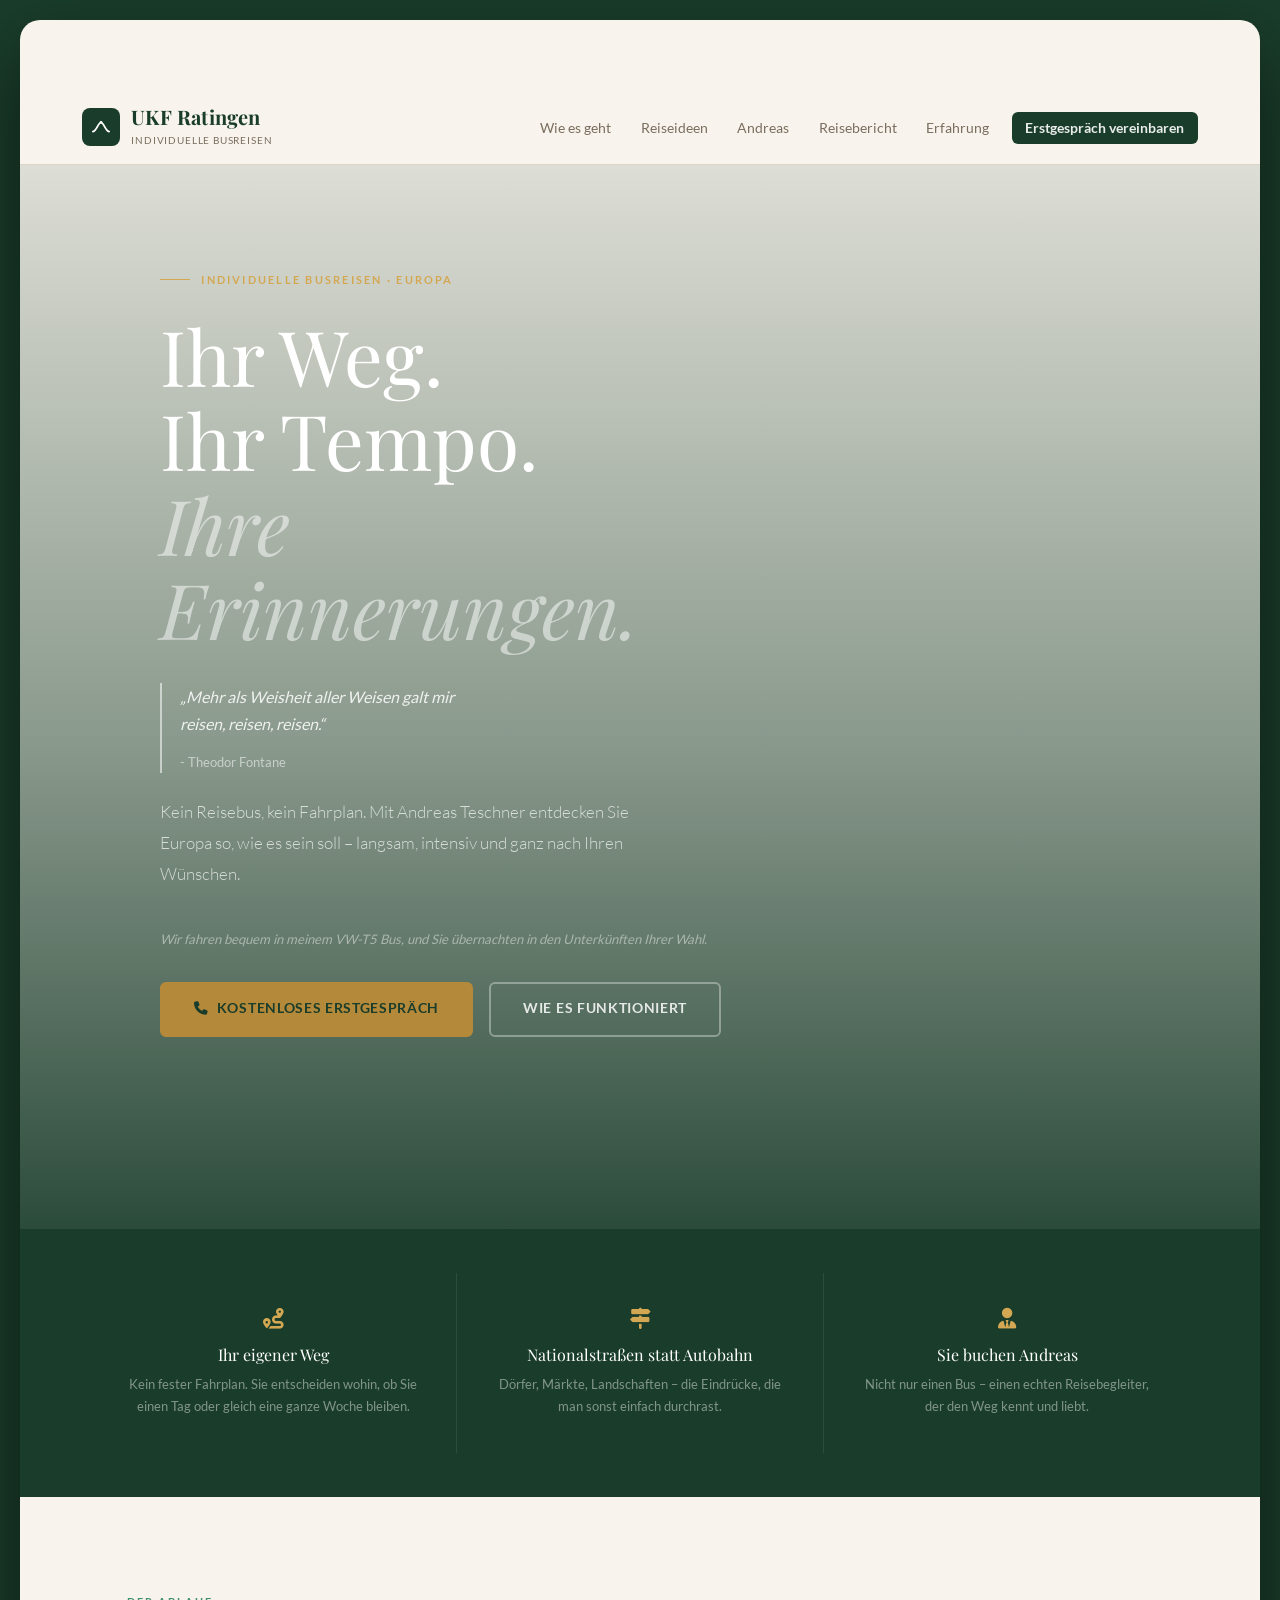
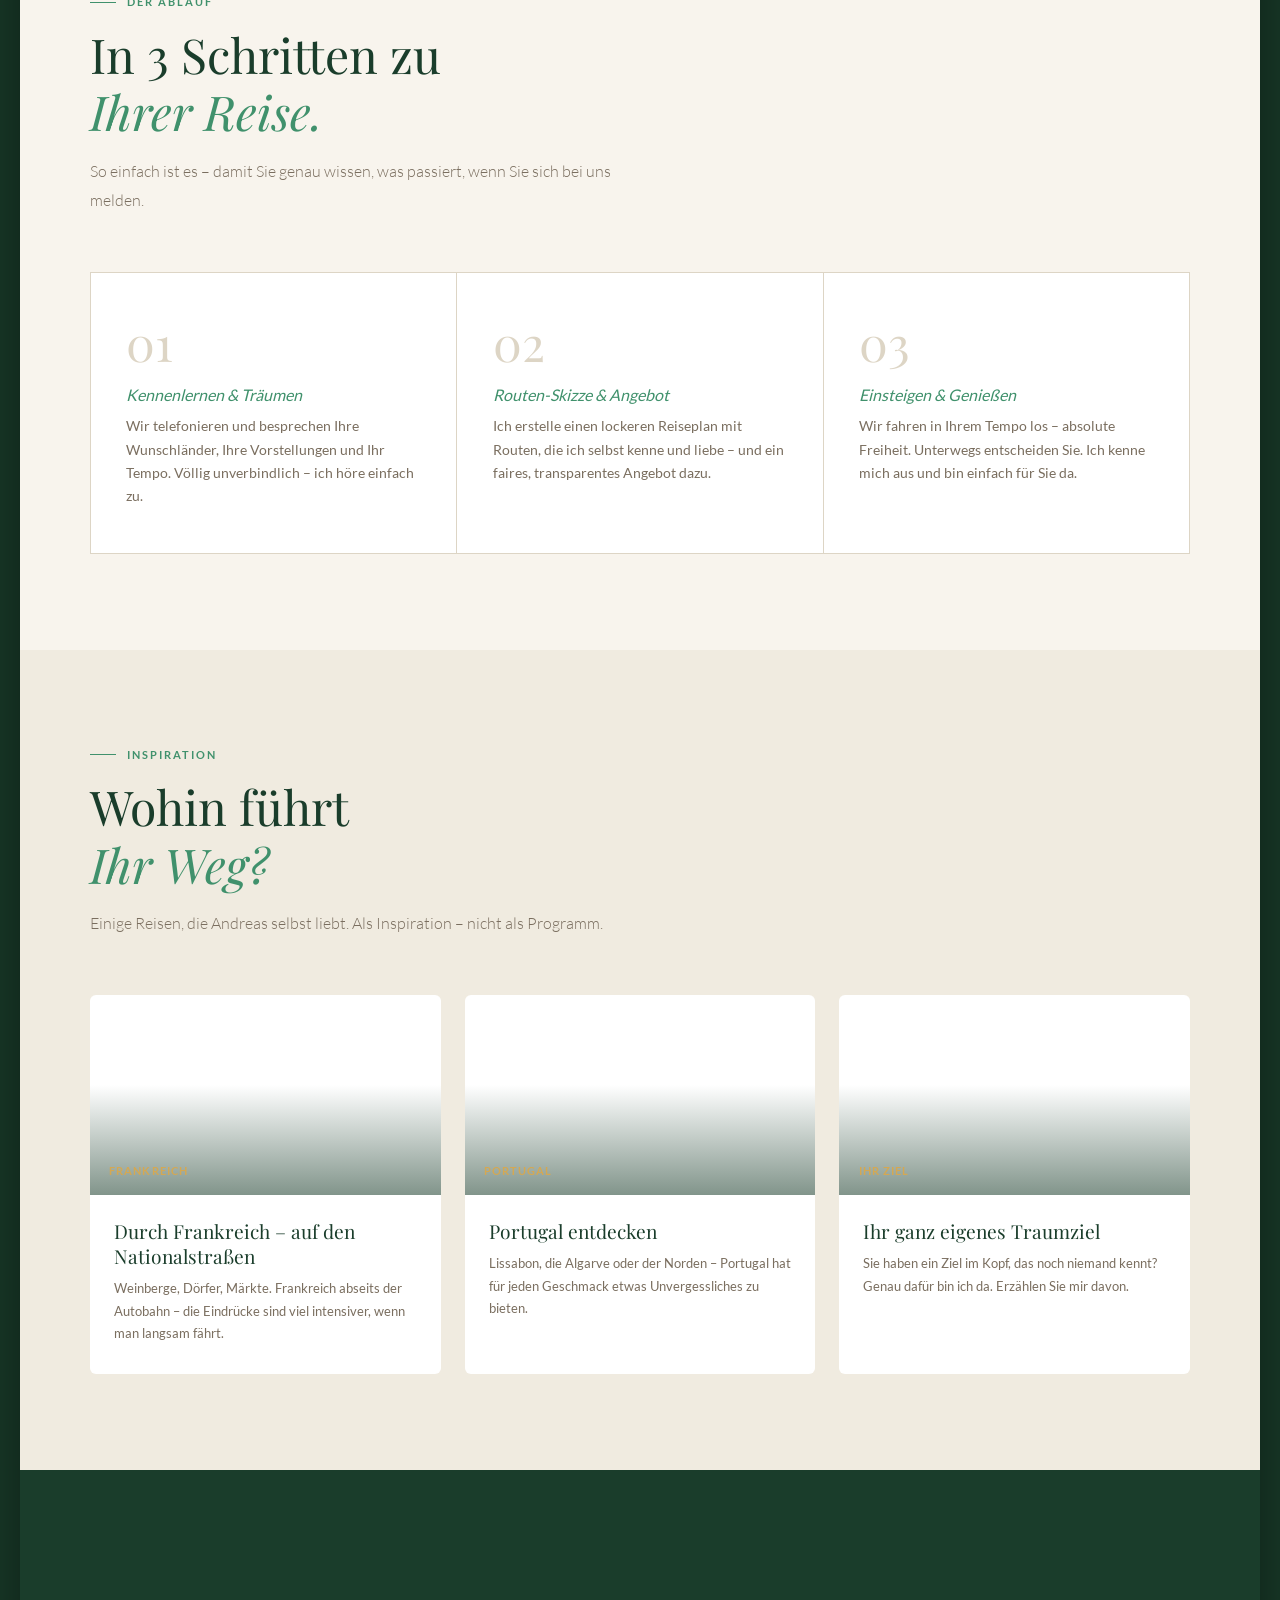
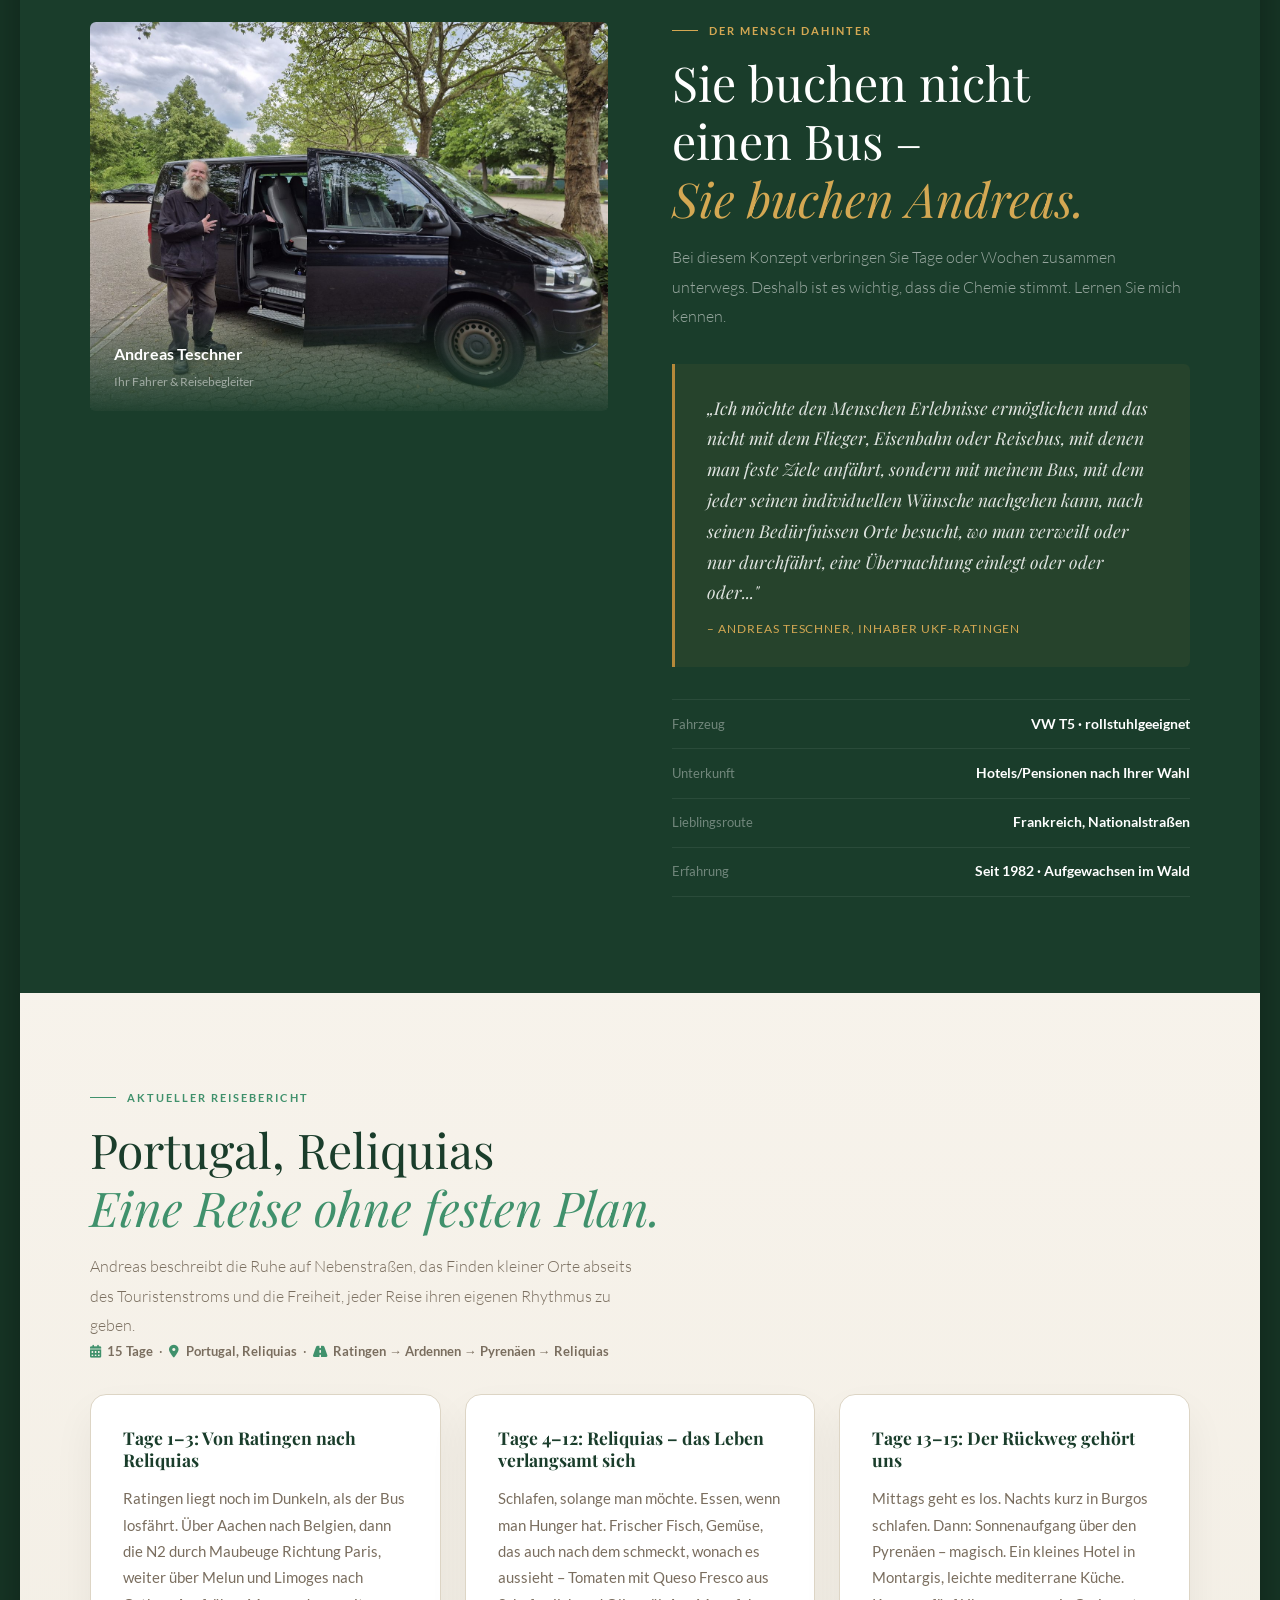
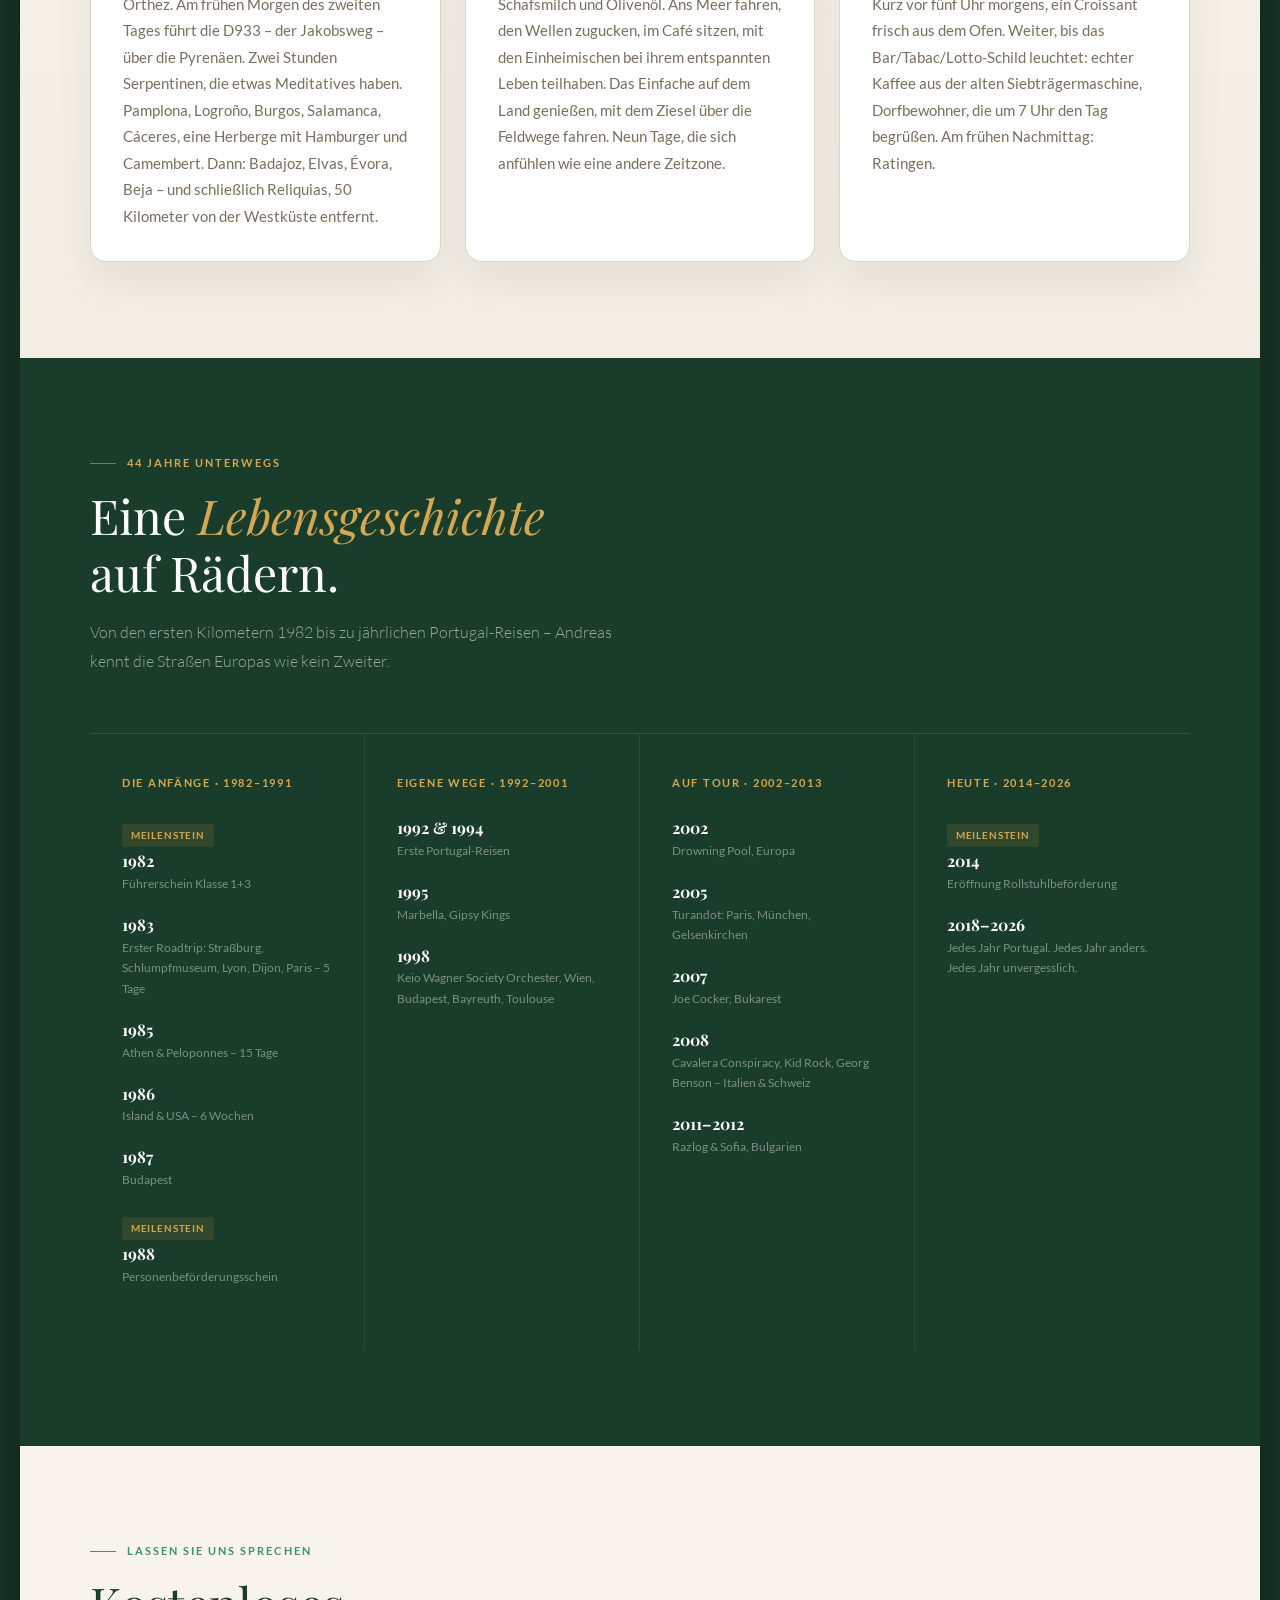
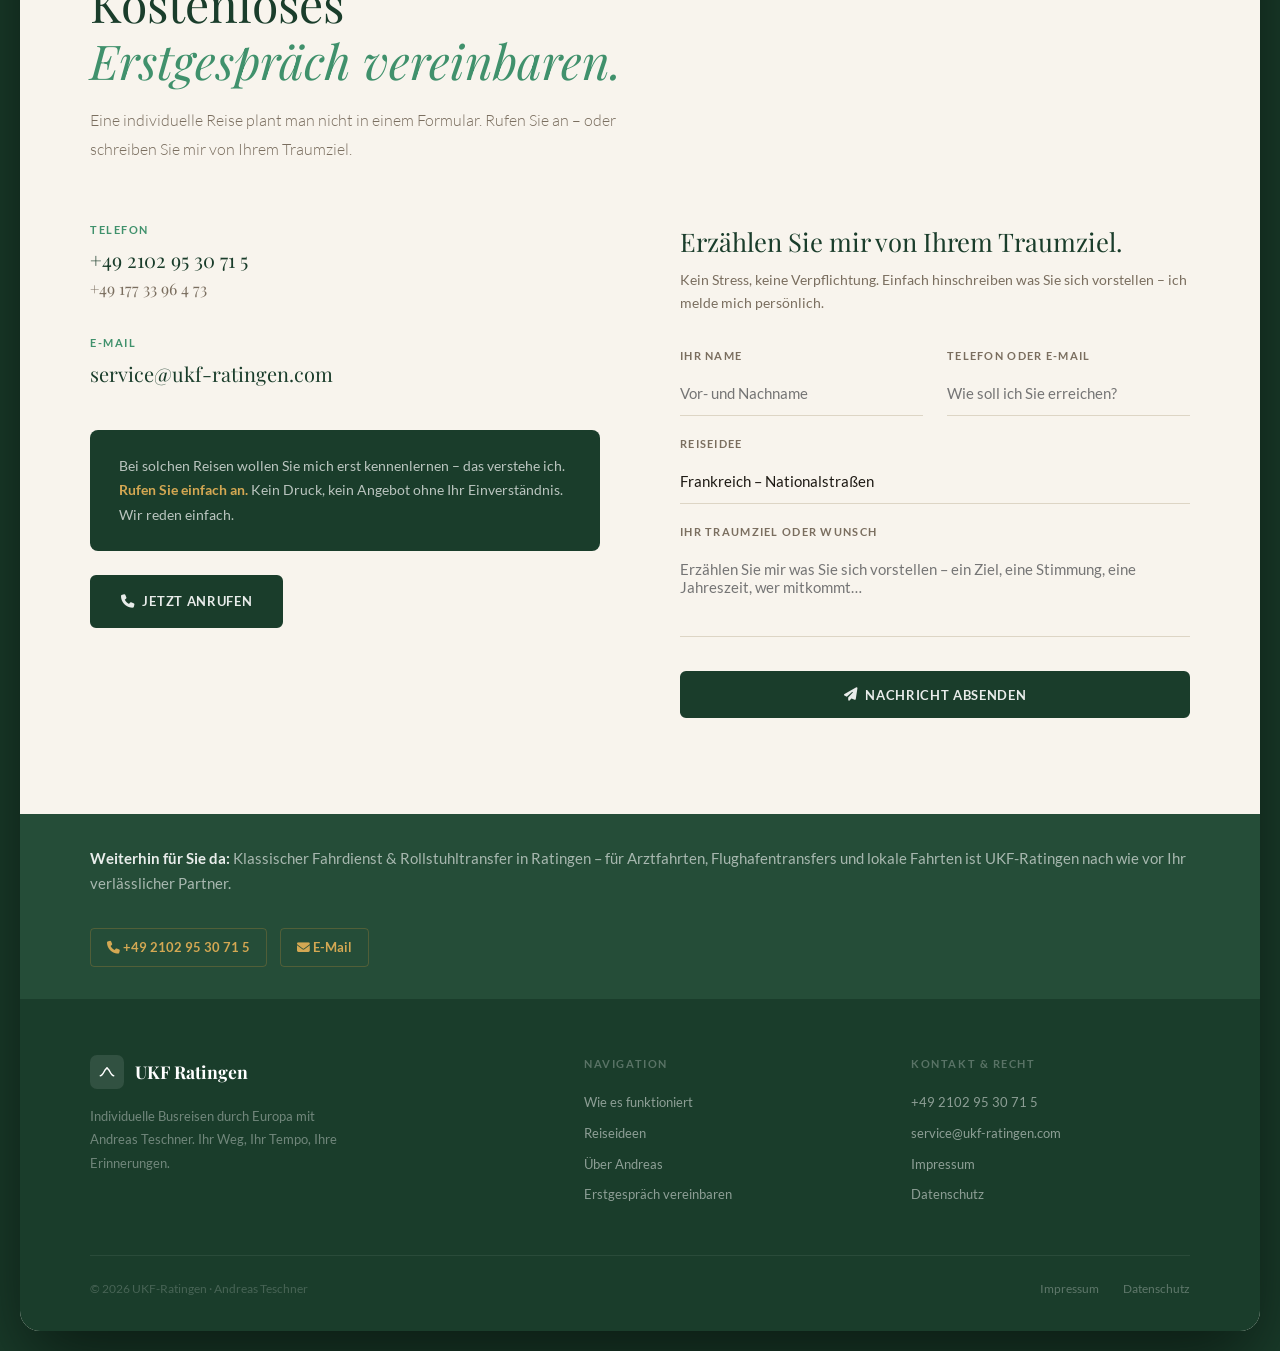
==== commit 18b6914f: "Add files via upload" ====
--- a/index.html
+++ b/index.html
@@ -7,6 +7,11 @@
   <meta name="description" content="Individuelle Busreisen durch Europa mit Andreas Teschner. Kein Fahrplan, kein Reisebus – Ihr Weg, Ihr Tempo. Frankreich, Portugal und mehr. Jetzt Erstgespräch vereinbaren."/>
   <meta name="keywords" content="individuelle Busreise Europa, Privatreise Bus, Reisebegleiter Ratingen, Frankreich Nationalstraßen, Portugal Busreise, UKF Ratingen, Fahrdienst Ratingen"/>
   <meta name="robots" content="index, follow"/>
+  <meta property="og:title" content="UKF-Ratingen | Individuelle Busreisen durch Europa">
+  <meta property="og:description" content="Kein Fahrplan, kein Reisebus – Ihr Weg, Ihr Tempo.">
+  <meta property="og:image" content="https://ukf-ratingen.de/andreas-teschner.jpg">
+  <meta property="og:url" content="https://ukf-ratingen.de/">
+  <meta property="og:type" content="website">
   <link rel="canonical" href="https://ukf-ratingen.com/"/>
   <script type="application/ld+json">
   {
@@ -678,7 +683,7 @@
       <div class="hero-headline">
         <h1>Ihr Weg.<br>Ihr Tempo.<br><em>Ihre Erinnerungen.</em></h1>
         <blockquote class="hero-quote">
-          „Mehr als Weisheit aller Weisen galt mir Reisen, reisen, reisen.“
+          „Mehr als Weisheit aller Weisen galt mir reisen, reisen, reisen.“
           <span>- Theodor Fontane</span>
         </blockquote>
       </div>
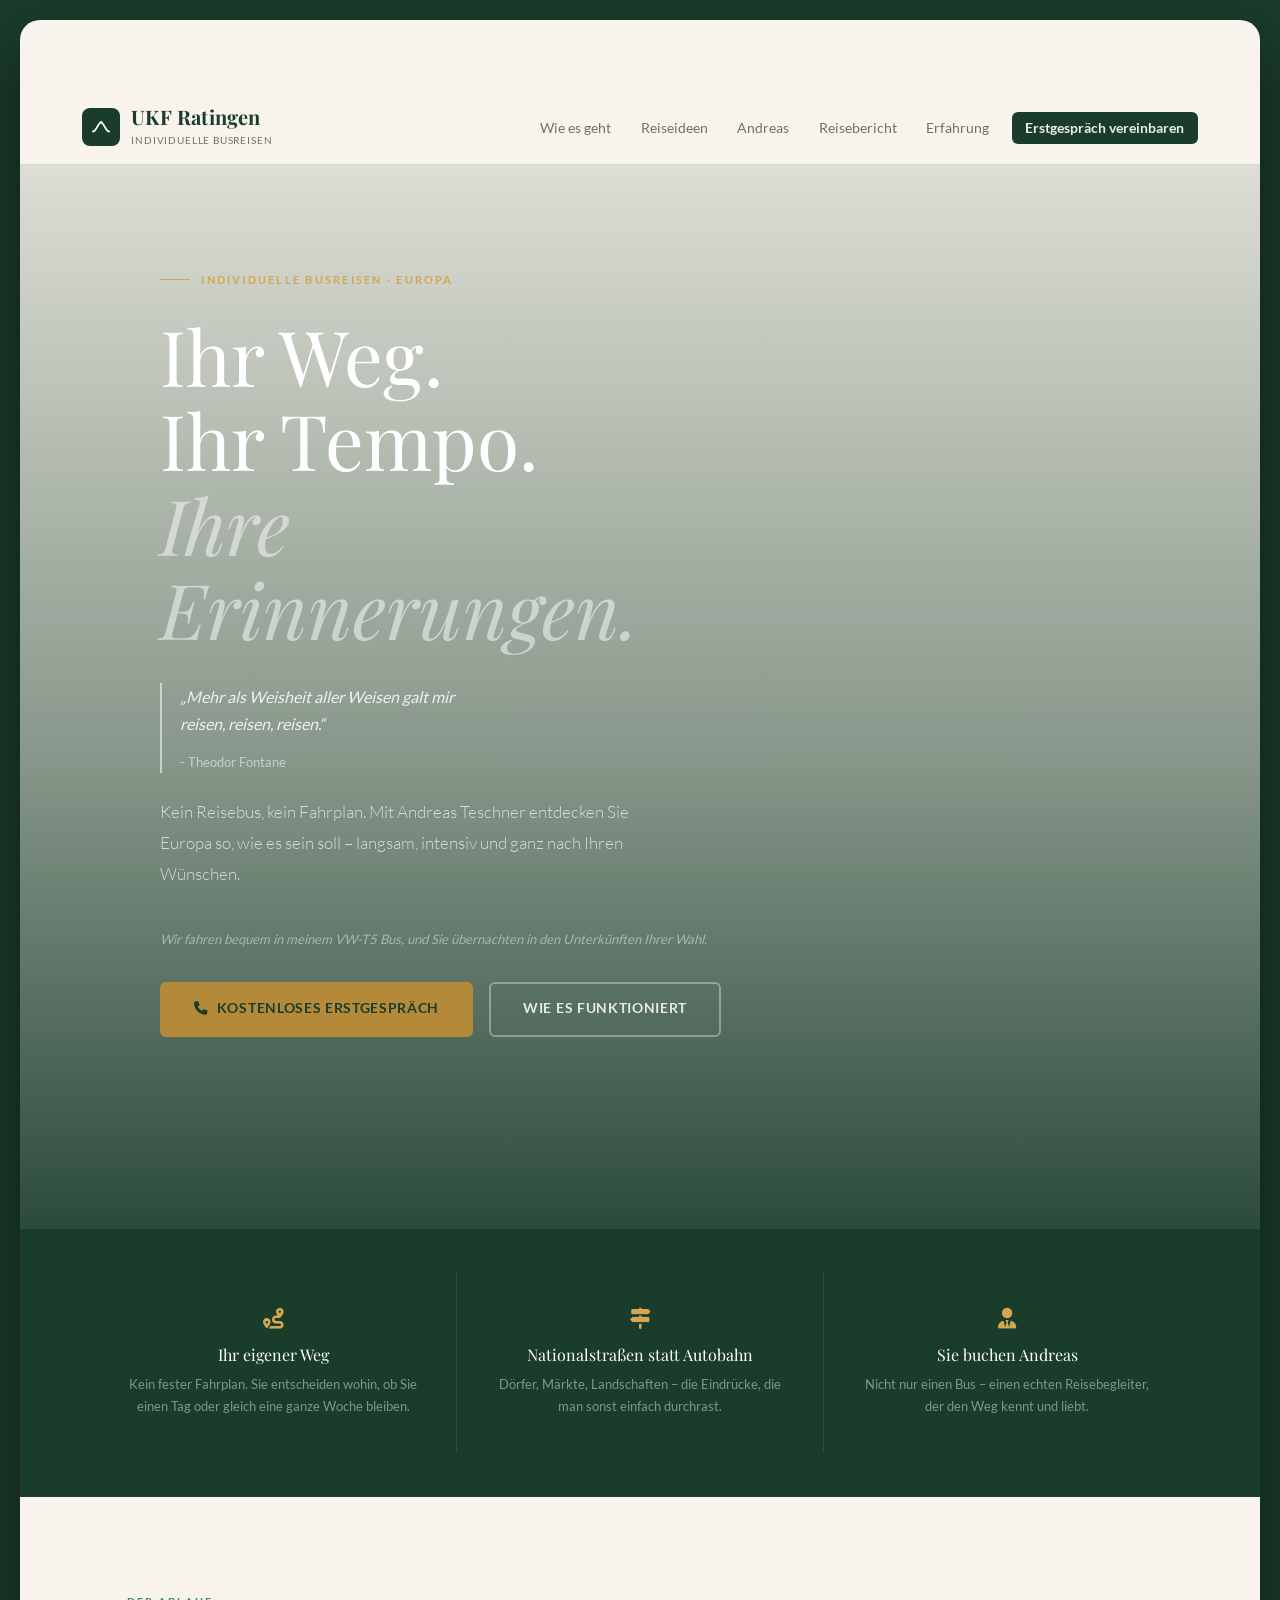
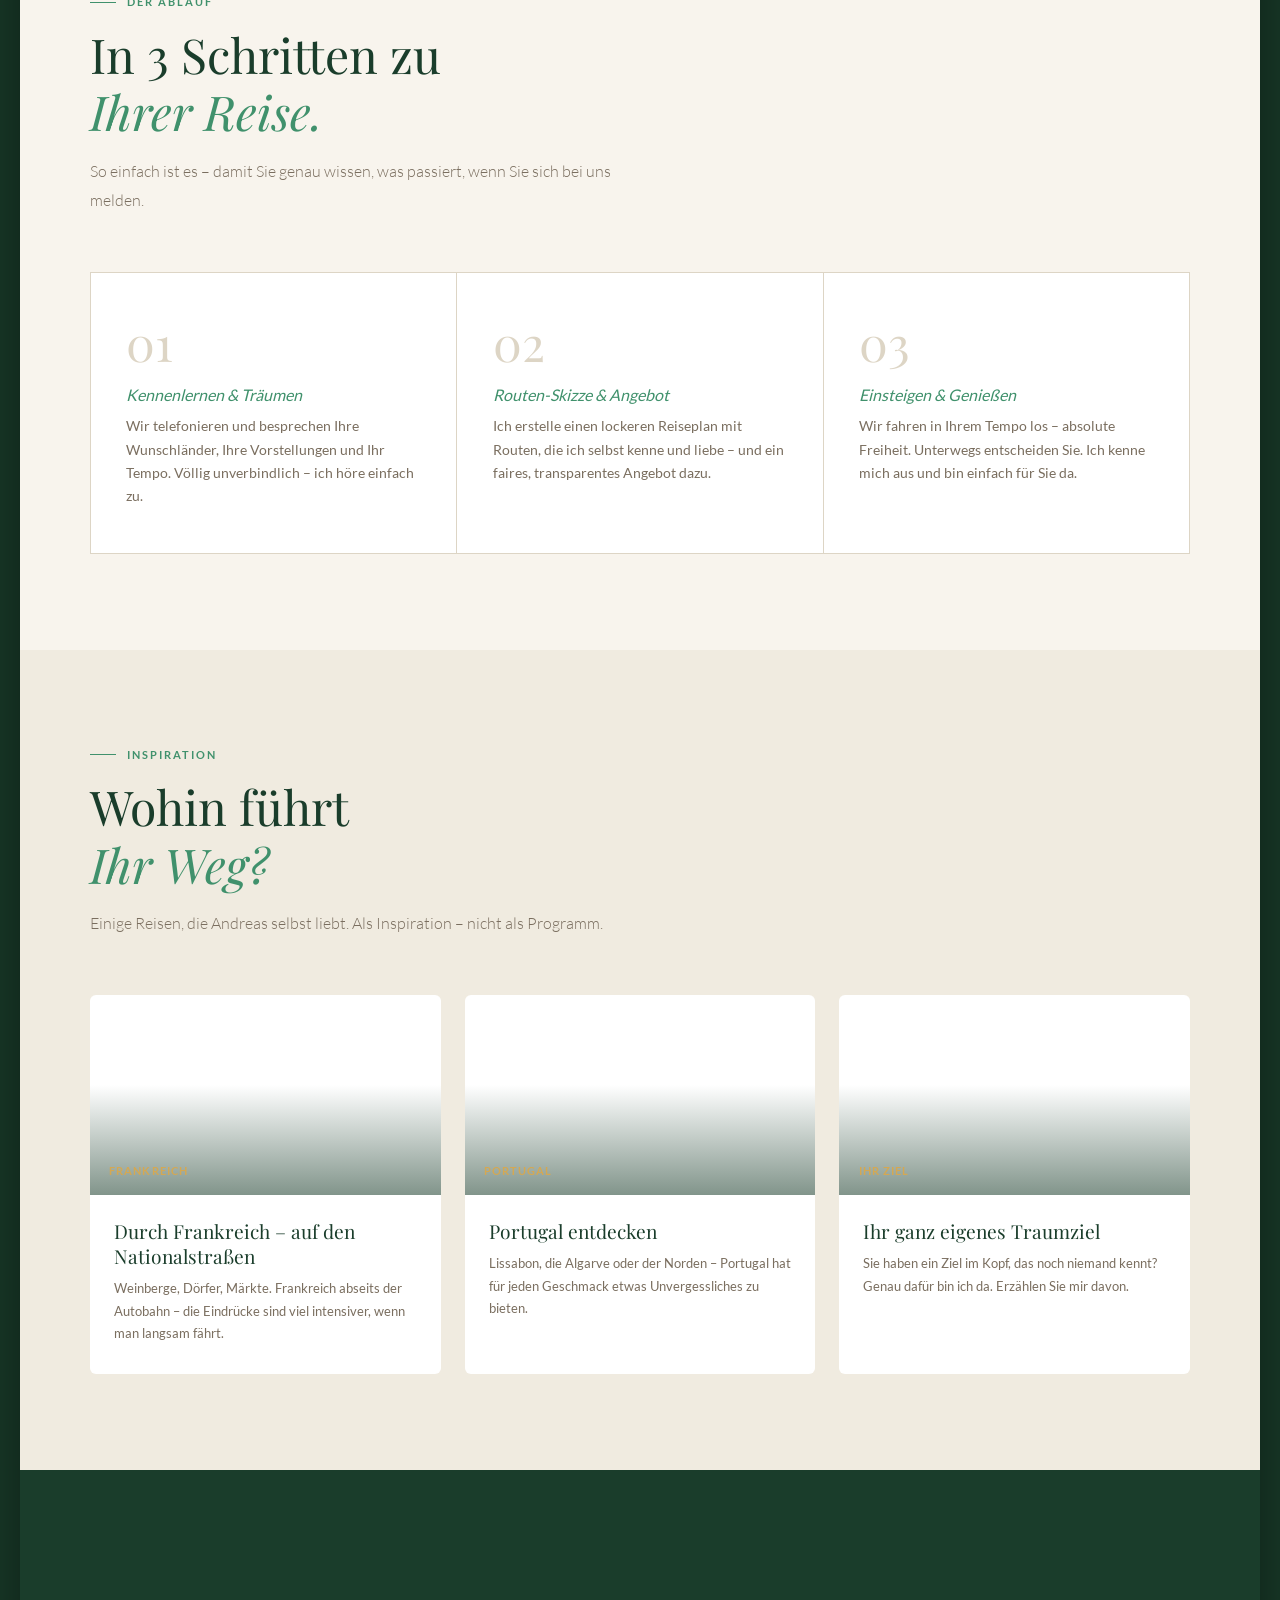
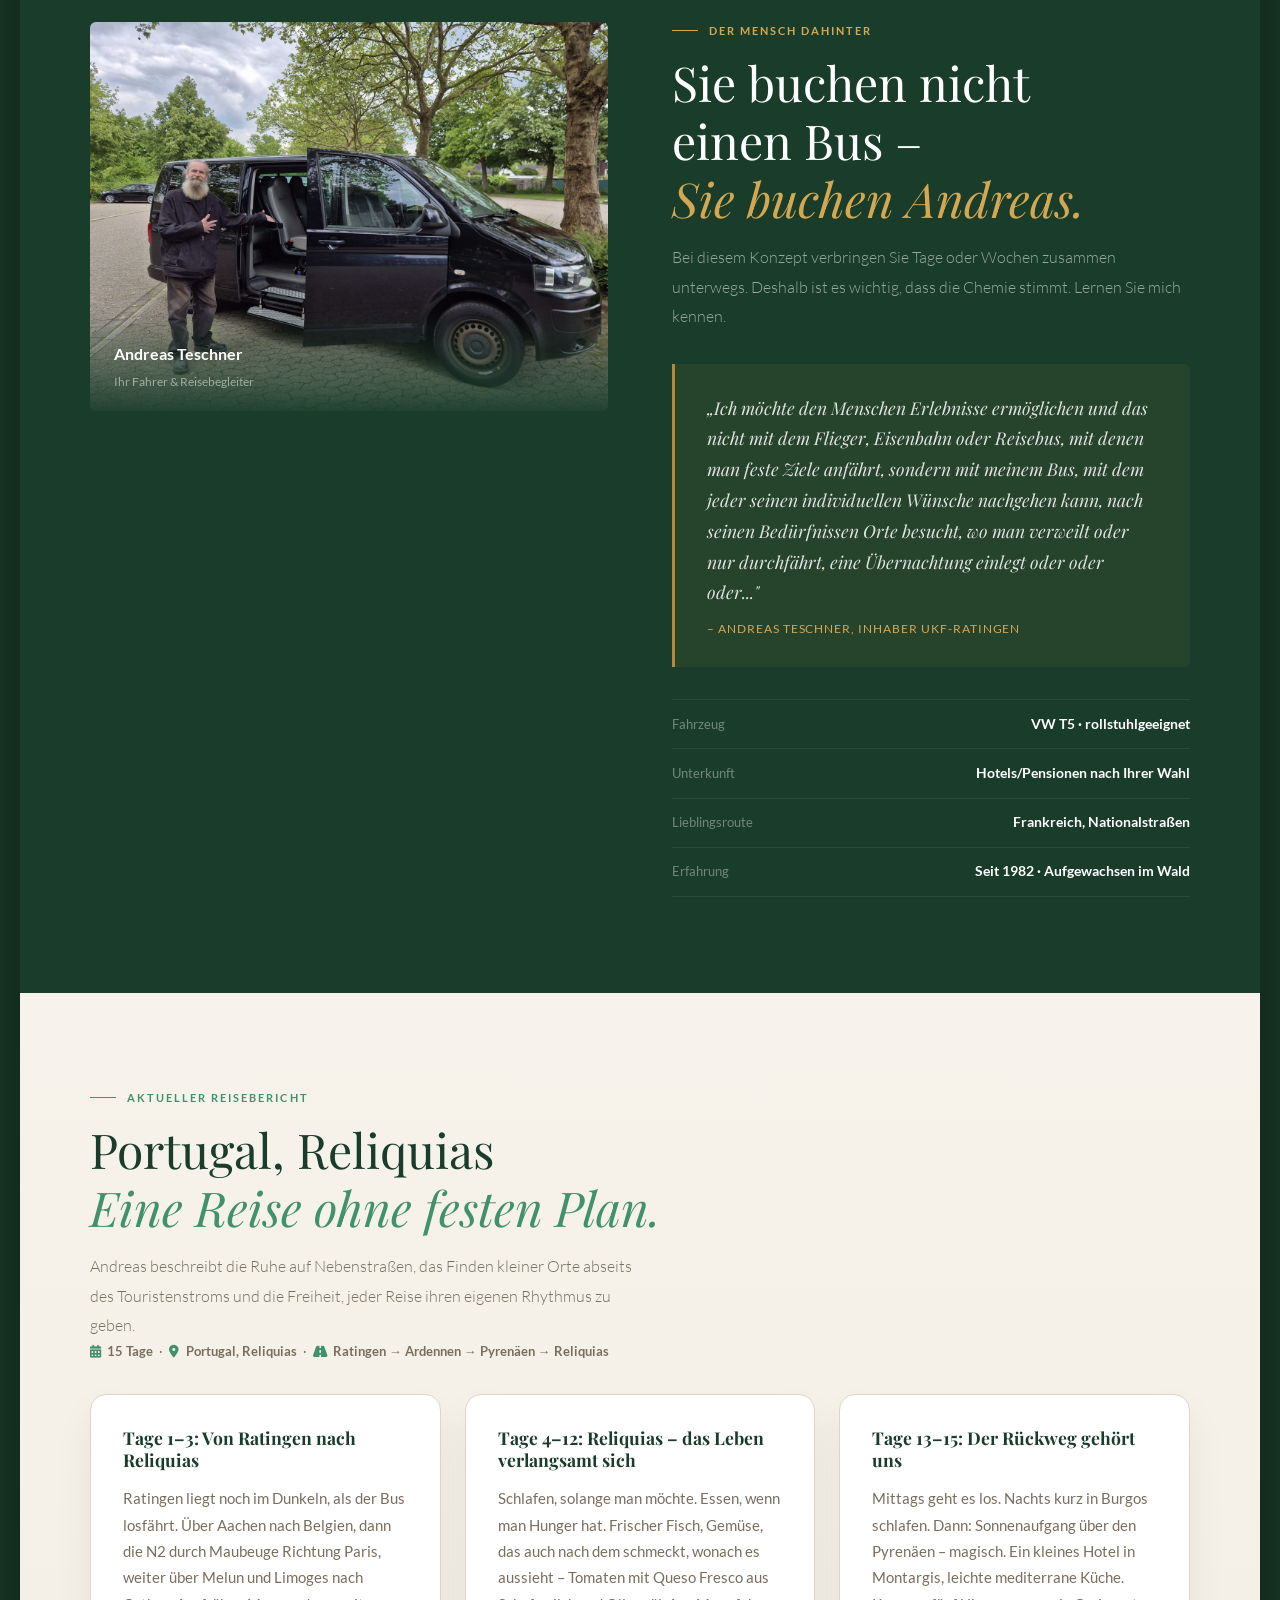
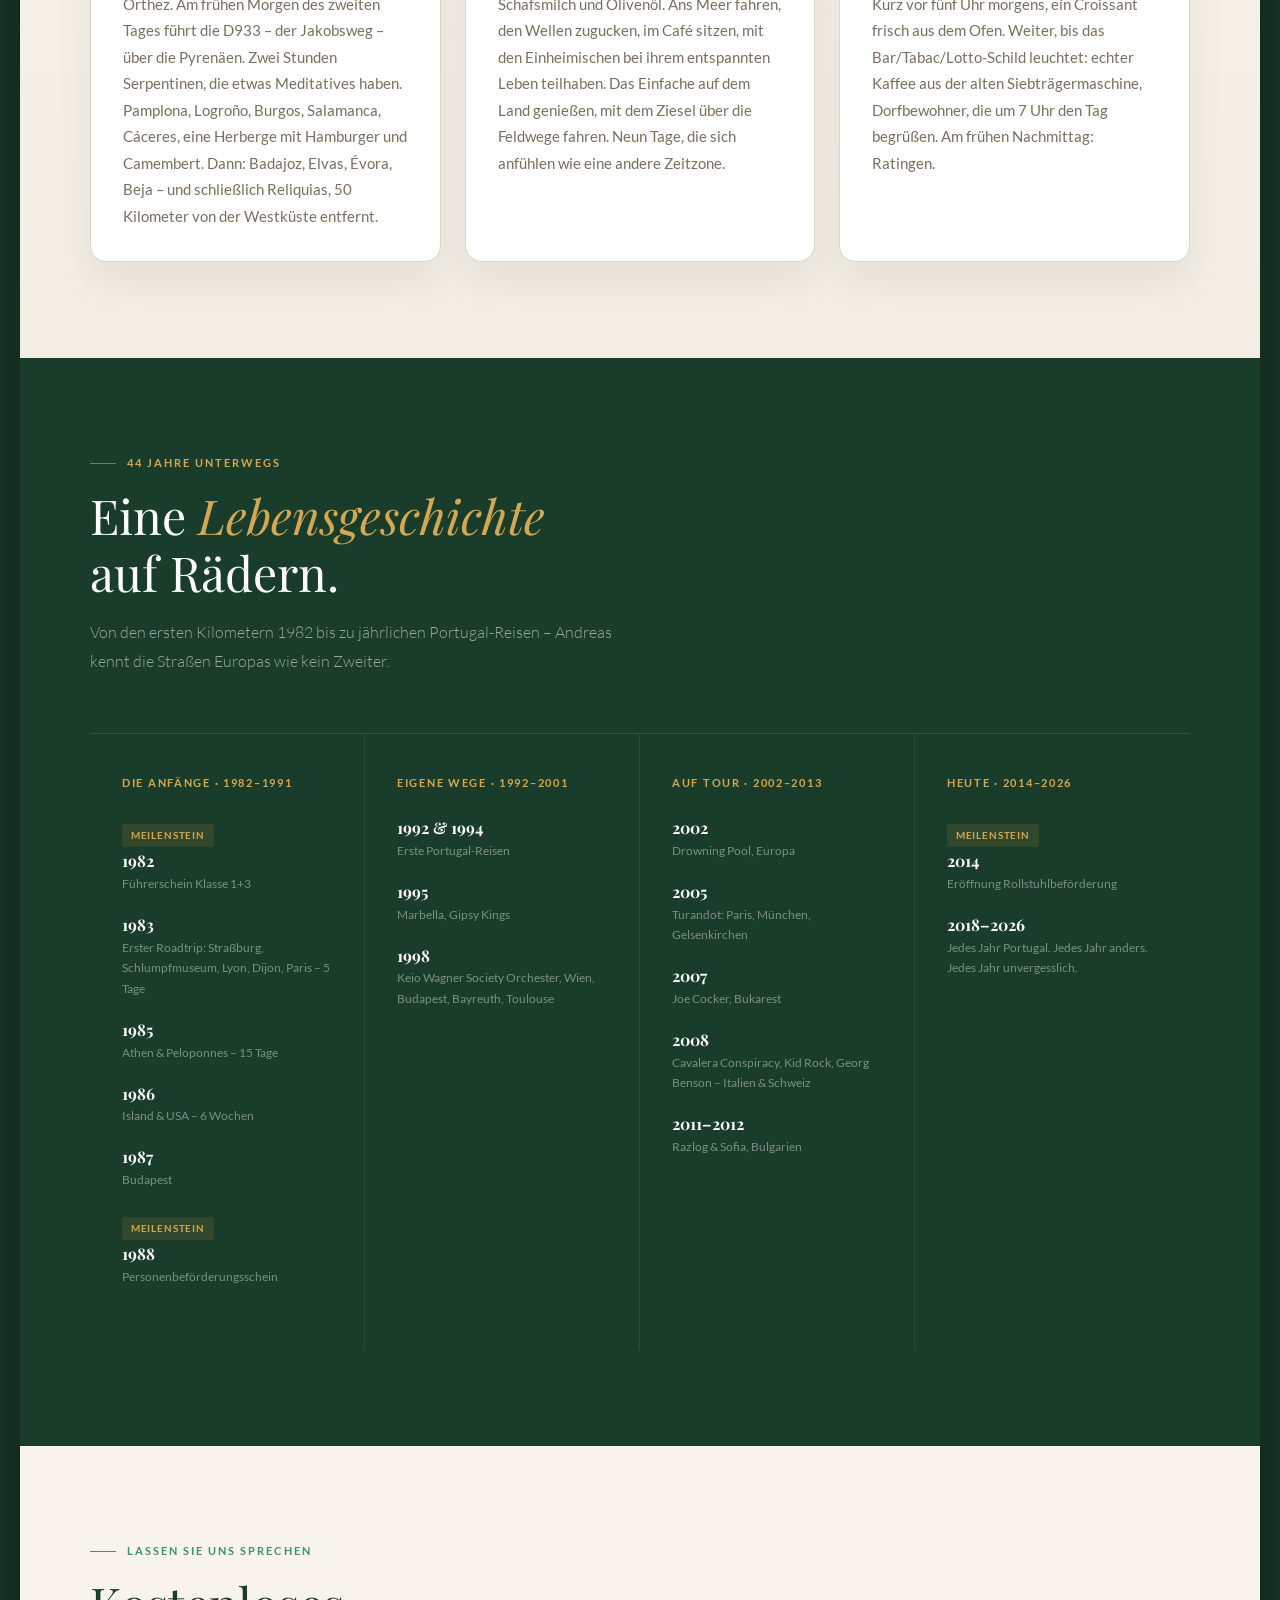
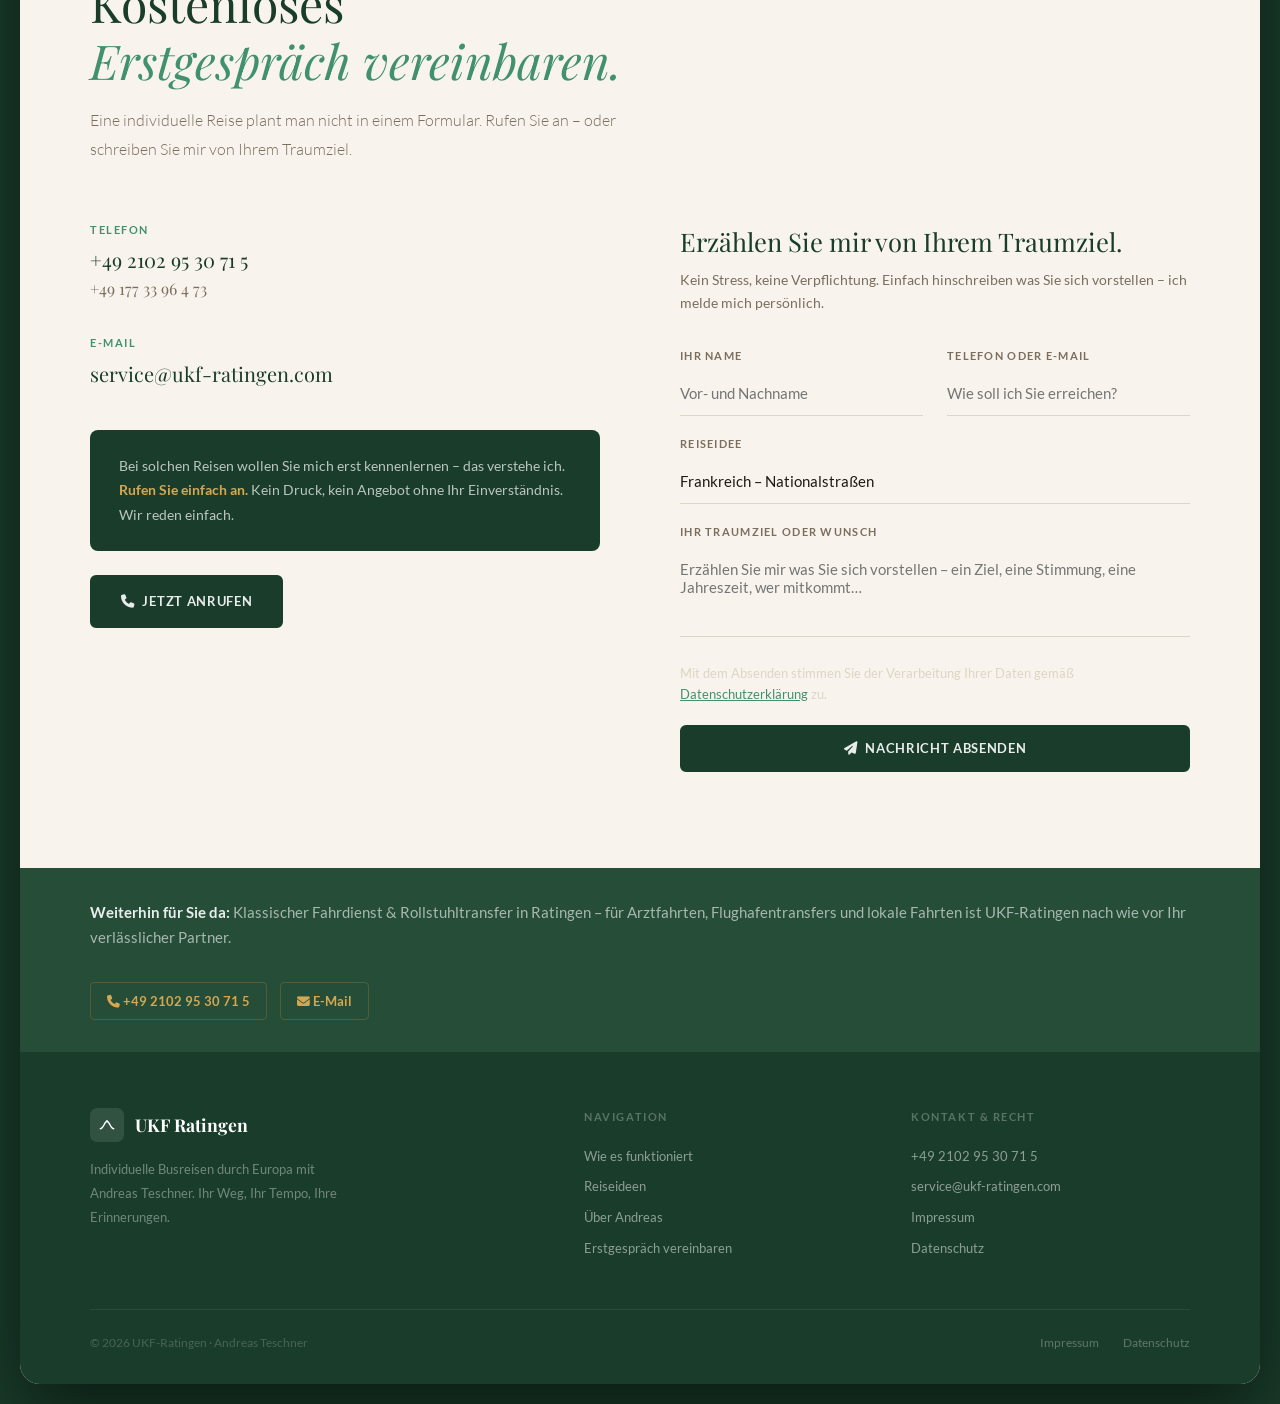
==== commit 74f9e5d7: "Add files via upload" ====
--- a/index.html
+++ b/index.html
@@ -3,14 +3,14 @@
 <head>
   <meta charset="UTF-8"/>
   <meta name="viewport" content="width=device-width, initial-scale=1.0"/>
-  <title>UKF-Ratingen | Individuelle Busreisen durch Europa – Andreas Teschner</title>
+  <title>UKF-Ratingen | Individuelle Busreisen durch Europa</title>
   <meta name="description" content="Individuelle Busreisen durch Europa mit Andreas Teschner. Kein Fahrplan, kein Reisebus – Ihr Weg, Ihr Tempo. Frankreich, Portugal und mehr. Jetzt Erstgespräch vereinbaren."/>
   <meta name="keywords" content="individuelle Busreise Europa, Privatreise Bus, Reisebegleiter Ratingen, Frankreich Nationalstraßen, Portugal Busreise, UKF Ratingen, Fahrdienst Ratingen"/>
   <meta name="robots" content="index, follow"/>
   <meta property="og:title" content="UKF-Ratingen | Individuelle Busreisen durch Europa">
   <meta property="og:description" content="Kein Fahrplan, kein Reisebus – Ihr Weg, Ihr Tempo.">
-  <meta property="og:image" content="https://ukf-ratingen.de/andreas-teschner.jpg">
-  <meta property="og:url" content="https://ukf-ratingen.de/">
+  <meta property="og:image" content="https://ukf-ratingen.com/andreas-teschner.jpg">
+  <meta property="og:url" content="https://ukf-ratingen.com/">
   <meta property="og:type" content="website">
   <link rel="canonical" href="https://ukf-ratingen.com/"/>
   <script type="application/ld+json">
@@ -139,7 +139,7 @@
     .hero-media {
       position: absolute; inset: 0;
       /* comfortable European road travel, not camping */
-      background: url('https://images.unsplash.com/photo-1464822759023-fed622ff2c3b?auto=format&fit=crop&q=85&w=1800') center/cover no-repeat;
+      background: url('https://images.unsplash.com/photo-1464822759023-fed622ff2c3b?auto=format&fit=crop&q=80&w=1600') center/cover no-repeat;
     }
     .hero-media::after {
       content: ''; position: absolute; inset: 0;
@@ -348,7 +348,9 @@
     .andreas-photo-wrap { position: relative; }
     .andreas-photo {
       border-radius: 6px; overflow: hidden; aspect-ratio: 4/3;
-      background: url('./andreas-teschner.jpg') left center/cover no-repeat;
+    }
+    .andreas-photo img {
+      width: 100%; height: 100%; object-fit: cover; object-position: left center; display: block;
     }
     .photo-caption {
       position: absolute; bottom: -1px; left: 0; right: 0;
@@ -792,7 +794,7 @@
     <div class="container">
       <div class="andreas-grid">
         <div class="andreas-photo-wrap r">
-          <div class="andreas-photo"></div>
+          <div class="andreas-photo"><img src="./andreas-teschner.jpg" alt="Andreas Teschner, Fahrer und Reisebegleiter von UKF-Ratingen, vor seinem schwarzen Kleinbus" width="1400" height="1050" loading="lazy"/></div>
           <div class="photo-caption">
             <strong>Andreas Teschner</strong>
             <span>Ihr Fahrer &amp; Reisebegleiter</span>
@@ -997,6 +999,7 @@
             <div style="position:absolute; left:-5000px;" aria-hidden="true">
               <label>Bitte dieses Feld leer lassen<input type="checkbox" name="botcheck" id="botcheck" tabindex="-1" autocomplete="off"/></label>
             </div>
+            <p style="font-size:0.8rem; color:var(--border); margin:0 0 0.8rem;">Mit dem Absenden stimmen Sie der Verarbeitung Ihrer Daten gemäß <a href="datenschutz.html" target="_blank" rel="noopener" style="color:var(--green-lt);">Datenschutzerklärung</a> zu.</p>
             <p id="kError" style="display:none; font-size:0.82rem; color:#c0392b; margin:0.4rem 0 0.6rem; padding-top:0.5rem; border-top:1px solid rgba(192,57,43,0.2);"></p>
             <div id="kSuccess" style="display:none; font-size:0.88rem; color:var(--green-lt); line-height:1.75; margin-bottom:0.8rem; padding:0.8rem 1rem; background:rgba(45,106,79,0.07); border-radius:6px; border:1px solid rgba(45,106,79,0.2);">
               <strong><i class="fas fa-check-circle"></i> Vielen Dank – Ihre Nachricht wurde gesendet.</strong><br>
@@ -1063,112 +1066,6 @@
     </div>
   </footer>
 
-
-  <!-- MODAL: IMPRESSUM -->
-  <div class="modal-overlay" id="impressumModal">
-    <div class="modal-box">
-      <button class="modal-close" onclick="closeModal('impressumModal')" aria-label="Schließen"><i class="fas fa-times"></i></button>
-      <div class="kicker">Rechtliches</div>
-      <h2>Impressum</h2>
-
-      <h3>UKF-Ratingen – Unser kleines Fahrgeschäft</h3>
-      <p>Homberger Straße 17<br>40882 Ratingen</p>
-      <p>Tel.: +49 2102 95 30 71 5<br>Mobil: +49 177 33 96 4 73<br>E-Mail: service@ukf-ratingen.com</p>
-      <p>Inhaber: Andreas Teschner<br>Sitz: Ratingen<br>USt-IdNr.: DE186040873</p>
-
-      <h3>1. Haftungsbeschränkung</h3>
-      <p>Die Inhalte dieser Website werden mit größtmöglicher Sorgfalt erstellt. Der Anbieter übernimmt jedoch keine Gewähr für die Richtigkeit, Vollständigkeit und Aktualität der bereitgestellten Inhalte. Die Nutzung der Inhalte der Website erfolgt auf eigene Gefahr des Nutzers. Namentlich gekennzeichnete Beiträge geben die Meinung des jeweiligen Autors und nicht immer die Meinung des Anbieters wieder. Mit der reinen Nutzung der Website des Anbieters kommt keinerlei Vertragsverhältnis zwischen dem Nutzer und dem Anbieter zustande.</p>
-
-      <h3>2. Externe Links</h3>
-      <p>Diese Website enthält Verknüpfungen zu Websites Dritter („externe Links"). Diese Websites unterliegen der Haftung der jeweiligen Betreiber. Der Anbieter hat bei der erstmaligen Verknüpfung der externen Links die fremden Inhalte daraufhin überprüft, ob etwaige Rechtsverstöße bestehen. Zu dem Zeitpunkt waren keine Rechtsverstöße ersichtlich. Der Anbieter hat keinerlei Einfluss auf die aktuelle und zukünftige Gestaltung und auf die Inhalte der verknüpften Seiten. Das Setzen von externen Links bedeutet nicht, dass sich der Anbieter die hinter dem Verweis oder Link liegenden Inhalte zu Eigen macht. Eine ständige Kontrolle der externen Links ist für den Anbieter ohne konkrete Hinweise auf Rechtsverstöße nicht zumutbar. Bei Kenntnis von Rechtsverstößen werden jedoch derartige externe Links unverzüglich gelöscht.</p>
-
-      <h3>3. Urheber- und Leistungsschutzrechte</h3>
-      <p>Die auf dieser Website veröffentlichten Inhalte unterliegen dem deutschen Urheber- und Leistungsschutzrecht. Jede vom deutschen Urheber- und Leistungsschutzrecht nicht zugelassene Verwertung bedarf der vorherigen schriftlichen Zustimmung des Anbieters oder jeweiligen Rechteinhabers. Dies gilt insbesondere für Vervielfältigung, Bearbeitung, Übersetzung, Einspeicherung, Verarbeitung bzw. Wiedergabe von Inhalten in Datenbanken oder anderen elektronischen Medien und Systemen. Inhalte und Rechte Dritter sind dabei als solche gekennzeichnet. Die unerlaubte Vervielfältigung oder Weitergabe einzelner Inhalte oder kompletter Seiten ist nicht gestattet und strafbar. Lediglich die Herstellung von Kopien und Downloads für den persönlichen, privaten und nicht kommerziellen Gebrauch ist erlaubt.</p>
-      <p>Die Darstellung dieser Website in fremden Frames ist nur mit schriftlicher Erlaubnis zulässig.</p>
-
-      <h3>4. Datenschutz</h3>
-      <p>Sofern innerhalb des Internetauftritts die Möglichkeit zur Eingabe persönlicher oder geschäftlicher Daten (E-Mail-Adressen, Namen, Anschriften) besteht, so erfolgt die Preisgabe dieser Daten seitens des Nutzers auf ausdrücklich freiwilliger Basis. Die Nutzung der im Rahmen des Impressums oder vergleichbarer Angaben veröffentlichten Kontaktdaten wie Postanschriften, Telefon- und E-Mail-Adressen durch Dritte zur Übersendung von nicht ausdrücklich angeforderten Informationen ist nicht gestattet. Rechtliche Schritte gegen die Versender von sogenannten Spam-Mails bei Verstößen gegen dieses Verbot sind ausdrücklich vorbehalten. Weitere Informationen zum Datenschutz finden Sie in unserer <a href="datenschutz.html" style="color:var(--green-lt);">Datenschutzerklärung</a>.</p>
-
-      <h3>5. Besondere Nutzungsbedingungen</h3>
-      <p>Soweit besondere Bedingungen für einzelne Nutzungen dieser Website von den vorgenannten Nummern 1. bis 4. abweichen, wird an entsprechender Stelle ausdrücklich darauf hingewiesen. In diesem Falle gelten im jeweiligen Einzelfall die besonderen Nutzungsbedingungen.</p>
-      <p style="font-size:0.78rem; color:var(--border); margin-top:1.5rem;">Quelle: Muster-Disclaimer von Juraforum.de in Kooperation mit Experten-Branchenbuch.de</p>
-    </div>
-  </div>
-
-  <!-- MODAL: DATENSCHUTZ -->
-  <div class="modal-overlay" id="datenschutzModal">
-    <div class="modal-box">
-      <button class="modal-close" onclick="closeModal('datenschutzModal')" aria-label="Schließen"><i class="fas fa-times"></i></button>
-      <div class="kicker">Rechtliches</div>
-      <h2>Datenschutzerklärung</h2>
-
-      <p>Wir freuen uns sehr über Ihr Interesse an unserem Unternehmen. Datenschutz hat einen besonders hohen Stellenwert für die Geschäftsleitung der UKF – Unser kleines Fahrgeschäft. Eine Nutzung der Internetseiten der UKF – Unser kleines Fahrgeschäft ist grundsätzlich ohne jede Angabe personenbezogener Daten möglich. Sofern eine betroffene Person besondere Services unseres Unternehmens über unsere Internetseite in Anspruch nehmen möchte, könnte jedoch eine Verarbeitung personenbezogener Daten erforderlich werden. Ist die Verarbeitung personenbezogener Daten erforderlich und besteht für eine solche Verarbeitung keine gesetzliche Grundlage, holen wir generell eine Einwilligung der betroffenen Person ein.</p>
-      <p>Die Verarbeitung personenbezogener Daten, beispielsweise des Namens, der Anschrift, E-Mail-Adresse oder Telefonnummer einer betroffenen Person, erfolgt stets im Einklang mit der Datenschutz-Grundverordnung und in Übereinstimmung mit den für die UKF – Unser kleines Fahrgeschäft geltenden landesspezifischen Datenschutzbestimmungen. Mittels dieser Datenschutzerklärung möchte unser Unternehmen die Öffentlichkeit über Art, Umfang und Zweck der von uns erhobenen, genutzten und verarbeiteten personenbezogenen Daten informieren. Ferner werden betroffene Personen mittels dieser Datenschutzerklärung über die ihnen zustehenden Rechte aufgeklärt.</p>
-      <p>Die UKF – Unser kleines Fahrgeschäft hat als für die Verarbeitung Verantwortlicher zahlreiche technische und organisatorische Maßnahmen umgesetzt, um einen möglichst lückenlosen Schutz der über diese Internetseite verarbeiteten personenbezogenen Daten sicherzustellen. Dennoch können internetbasierte Datenübertragungen grundsätzlich Sicherheitslücken aufweisen, sodass ein absoluter Schutz nicht gewährleistet werden kann. Aus diesem Grund steht es jeder betroffenen Person frei, personenbezogene Daten auch auf alternativen Wegen, beispielsweise telefonisch, an uns zu übermitteln.</p>
-
-      <h3>1. Begriffsbestimmungen</h3>
-      <p>Die Datenschutzerklärung der UKF – Unser kleines Fahrgeschäft beruht auf den Begrifflichkeiten der Datenschutz-Grundverordnung (DS-GVO). Wir verwenden in dieser Datenschutzerklärung unter anderem die folgenden Begriffe:</p>
-      <ul>
-        <li><strong>a) Personenbezogene Daten:</strong> Alle Informationen, die sich auf eine identifizierte oder identifizierbare natürliche Person beziehen.</li>
-        <li><strong>b) Betroffene Person:</strong> Jede identifizierte oder identifizierbare natürliche Person, deren personenbezogene Daten vom Verantwortlichen verarbeitet werden.</li>
-        <li><strong>c) Verarbeitung:</strong> Jeder Vorgang im Zusammenhang mit personenbezogenen Daten wie das Erheben, Erfassen, Speichern, Verwenden, Offenlegen oder Löschen.</li>
-        <li><strong>d) Einschränkung der Verarbeitung:</strong> Markierung gespeicherter personenbezogener Daten mit dem Ziel, ihre künftige Verarbeitung einzuschränken.</li>
-        <li><strong>e) Profiling:</strong> Automatisierte Verarbeitung personenbezogener Daten zur Bewertung bestimmter persönlicher Aspekte einer natürlichen Person.</li>
-        <li><strong>f) Pseudonymisierung:</strong> Verarbeitung personenbezogener Daten in einer Weise, dass die Daten ohne Hinzuziehung zusätzlicher Informationen nicht mehr einer spezifischen Person zugeordnet werden können.</li>
-        <li><strong>g) Verantwortlicher:</strong> Natürliche oder juristische Person, die allein oder gemeinsam mit anderen über Zwecke und Mittel der Verarbeitung von personenbezogenen Daten entscheidet.</li>
-        <li><strong>h) Auftragsverarbeiter:</strong> Natürliche oder juristische Person, die personenbezogene Daten im Auftrag des Verantwortlichen verarbeitet.</li>
-        <li><strong>i) Empfänger:</strong> Natürliche oder juristische Person, der personenbezogene Daten offengelegt werden.</li>
-        <li><strong>j) Dritter:</strong> Jede Person außer der betroffenen Person, dem Verantwortlichen, dem Auftragsverarbeiter und den direkt befugten Personen.</li>
-        <li><strong>k) Einwilligung:</strong> Freiwillig für den bestimmten Fall in informierter Weise und unmissverständlich abgegebene Willensbekundung der betroffenen Person.</li>
-      </ul>
-
-      <h3>2. Name und Anschrift des Verantwortlichen</h3>
-      <p>UKF – Unser kleines Fahrgeschäft<br>Homberger Straße 17<br>40882 Ratingen<br>Tel.: +49 2102 95 30 71 5<br>E-Mail: service@ukf-ratingen.com<br>Website: www.ukf-ratingen.com</p>
-
-      <h3>3. Erfassung von allgemeinen Daten und Informationen</h3>
-      <p>Die Internetseite der UKF – Unser kleines Fahrgeschäft erfasst mit jedem Aufruf durch eine betroffene Person oder ein automatisiertes System eine Reihe von allgemeinen Daten und Informationen. Diese allgemeinen Daten und Informationen werden in den Logfiles des Servers gespeichert. Erfasst werden können die (1) verwendeten Browsertypen und Versionen, (2) das vom zugreifenden System verwendete Betriebssystem, (3) die Internetseite, von welcher ein zugreifendes System auf unsere Internetseite gelangt (Referrer), (4) die Unterwebseiten, (5) das Datum und die Uhrzeit eines Zugriffs, (6) eine Internet-Protokoll-Adresse (IP-Adresse), (7) der Internet-Service-Provider und (8) sonstige ähnliche Daten zur Gefahrenabwehr. Diese anonymen Daten werden getrennt von allen durch eine betroffene Person angegebenen personenbezogenen Daten gespeichert.</p>
-
-      <h3>4. Routinemäßige Löschung und Sperrung von personenbezogenen Daten</h3>
-      <p>Der für die Verarbeitung Verantwortliche verarbeitet und speichert personenbezogene Daten der betroffenen Person nur für den Zeitraum, der zur Erreichung des Speicherungszwecks erforderlich ist oder sofern dies durch gesetzliche Vorschriften vorgesehen wurde. Entfällt der Speicherungszweck oder läuft eine vorgeschriebene Speicherfrist ab, werden die personenbezogenen Daten routinemäßig und entsprechend den gesetzlichen Vorschriften gesperrt oder gelöscht.</p>
-
-      <h3>5. Rechte der betroffenen Person</h3>
-      <ul>
-        <li><strong>a) Recht auf Bestätigung:</strong> Jede betroffene Person hat das Recht, vom Verantwortlichen eine Bestätigung darüber zu verlangen, ob sie betreffende personenbezogene Daten verarbeitet werden.</li>
-        <li><strong>b) Recht auf Auskunft (Art. 15 DS-GVO):</strong> Unentgeltliche Auskunft über die zu ihrer Person gespeicherten personenbezogenen Daten sowie eine Kopie dieser Auskunft.</li>
-        <li><strong>c) Recht auf Berichtigung (Art. 16 DS-GVO):</strong> Unverzügliche Berichtigung sie betreffender unrichtiger personenbezogener Daten.</li>
-        <li><strong>d) Recht auf Löschung – Recht auf Vergessen werden (Art. 17 DS-GVO):</strong> Unverzügliche Löschung, sofern die Daten für den ursprünglichen Zweck nicht mehr erforderlich sind, die Einwilligung widerrufen wurde oder die Verarbeitung unrechtmäßig war.</li>
-        <li><strong>e) Recht auf Einschränkung der Verarbeitung (Art. 18 DS-GVO):</strong> Einschränkung der Verarbeitung unter bestimmten Voraussetzungen, z. B. wenn die Richtigkeit der Daten bestritten wird.</li>
-        <li><strong>f) Recht auf Datenübertragbarkeit (Art. 20 DS-GVO):</strong> Erhalt der bereitgestellten personenbezogenen Daten in einem strukturierten, gängigen und maschinenlesbaren Format sowie das Recht, diese an einen anderen Verantwortlichen zu übermitteln.</li>
-        <li><strong>g) Recht auf Widerspruch (Art. 21 DS-GVO):</strong> Widerspruch gegen die Verarbeitung aus Gründen, die sich aus der besonderen Situation der betroffenen Person ergeben. Die UKF – Unser kleines Fahrgeschäft verarbeitet die personenbezogenen Daten dann nicht mehr, es sei denn, es liegen zwingende schutzwürdige Gründe für die Verarbeitung vor.</li>
-        <li><strong>h) Automatisierte Entscheidungen einschließlich Profiling (Art. 22 DS-GVO):</strong> Recht, nicht einer ausschließlich auf automatisierter Verarbeitung beruhenden Entscheidung unterworfen zu werden, die rechtliche Wirkung entfaltet.</li>
-        <li><strong>i) Recht auf Widerruf einer datenschutzrechtlichen Einwilligung:</strong> Jede betroffene Person hat das Recht, eine Einwilligung zur Verarbeitung personenbezogener Daten jederzeit zu widerrufen.</li>
-      </ul>
-      <p>Zur Ausübung dieser Rechte wenden Sie sich an: service@ukf-ratingen.com</p>
-
-      <h3>6. Rechtsgrundlage der Verarbeitung</h3>
-      <p>Art. 6 I lit. a DS-GVO (Einwilligung), Art. 6 I lit. b DS-GVO (Vertragserfüllung/-anbahnung), Art. 6 I lit. c DS-GVO (gesetzliche Verpflichtung), Art. 6 I lit. d DS-GVO (lebenswichtige Interessen) sowie Art. 6 I lit. f DS-GVO (berechtigte Interessen) dienen als Rechtsgrundlagen für unsere Verarbeitungsvorgänge.</p>
-
-      <h3>7. Berechtigte Interessen an der Verarbeitung</h3>
-      <p>Basiert die Verarbeitung personenbezogener Daten auf Artikel 6 I lit. f DS-GVO ist unser berechtigtes Interesse die Durchführung unserer Geschäftstätigkeit zugunsten des Wohlergehens all unserer Kunden und Mitarbeiter.</p>
-
-      <h3>8. Dauer der Speicherung von personenbezogenen Daten</h3>
-      <p>Das Kriterium für die Dauer der Speicherung ist die jeweilige gesetzliche Aufbewahrungsfrist. Nach Ablauf der Frist werden die entsprechenden Daten routinemäßig gelöscht, sofern sie nicht mehr zur Vertragserfüllung oder Vertragsanbahnung erforderlich sind.</p>
-
-      <h3>9. Gesetzliche oder vertragliche Vorschriften zur Bereitstellung der personenbezogenen Daten</h3>
-      <p>Wir klären Sie darüber auf, dass die Bereitstellung personenbezogener Daten zum Teil gesetzlich vorgeschrieben ist (z. B. Steuervorschriften) oder sich aus vertraglichen Regelungen ergeben kann. Mitunter kann es zu einem Vertragsschluss erforderlich sein, dass eine betroffene Person uns personenbezogene Daten zur Verfügung stellt. Die betroffene Person kann sich jederzeit an uns wenden, um zu erfahren, ob eine Verpflichtung zur Bereitstellung der personenbezogenen Daten besteht und welche Folgen die Nichtbereitstellung hätte.</p>
-
-      <h3>10. Bestehen einer automatisierten Entscheidungsfindung</h3>
-      <p>Als verantwortungsbewusstes Unternehmen verzichten wir auf eine automatische Entscheidungsfindung oder ein Profiling.</p>
-
-      <h3>Kontaktformular</h3>
-      <p>Wenn Sie unser Kontaktformular nutzen, werden die von Ihnen eingegebenen Daten (Name, Kontaktdaten, ggf. Reisewunsch und Nachricht) zum Zweck der Bearbeitung Ihrer Anfrage und für eventuelle Anschlussfragen verarbeitet. Die technische Übermittlung erfolgt über den Dienst Web3Forms (Anbieter: Web3Forms / Astütch LLC, USA), der die Formulardaten ausschließlich zur Zustellung an unsere E-Mail-Adresse verarbeitet und nach Angaben des Anbieters nicht dauerhaft speichert. Dabei werden die Daten an Server in den USA übertragen; es handelt sich um eine Datenübermittlung in ein Drittland gemäß Art. 44 ff. DSGVO. Als Grundlage für den Datentransfer dienen die Standardvertragsklauseln (SCCs) der EU-Kommission gemäß Art. 46 Abs. 2 lit. c DSGVO. Weitere Informationen zu den eingesetzten Schutzmaßnahmen finden Sie in der Datenschutzerklärung des Anbieters. Rechtsgrundlage der Verarbeitung ist Art. 6 Abs. 1 lit. b DSGVO (Vertragsanbahnung) bzw. Art. 6 Abs. 1 lit. f DSGVO (berechtigtes Interesse an einer funktionierenden Kontaktmöglichkeit). Zum Schutz vor automatisierten Einsendungen setzen wir ein technisches Honeypot-Verfahren ein, bei dem keine zusätzlichen personenbezogenen Daten verarbeitet werden. Weitere Informationen: <a href="https://web3forms.com/privacy" target="_blank" rel="noopener" style="color:var(--green-lt);">web3forms.com/privacy</a></p>
-
-      <h3>Schriftarten und Icons (lokal gehostet)</h3>
-      <p>Schriftarten (Playfair Display, Lato) und Icons (Font Awesome) werden ausschließlich lokal auf unserem eigenen Server gespeichert und ausgeliefert. Beim Aufruf der Seite wird keine Verbindung zu Servern Dritter (z. B. Google Fonts oder Content Delivery Networks) aufgebaut; es werden keine personenbezogenen Daten wie Ihre IP-Adresse an externe Anbieter übermittelt.</p>
-
-      <p style="font-size:0.78rem; color:var(--border); margin-top:1.5rem;">(Diese Datenschutzerklärung wurde durch den Datenschutzerklärungsgenerator der DGD Deutsche Gesellschaft für Datenschutz GmbH, Externer Datenschutzbeauftragter Kaufbeuren, in Kooperation mit dem Anwalt für Datenschutz Christian Solmecke erstellt.)</p>
-    </div>
-  </div>
 
 </div><!-- /page-wrapper -->
 
